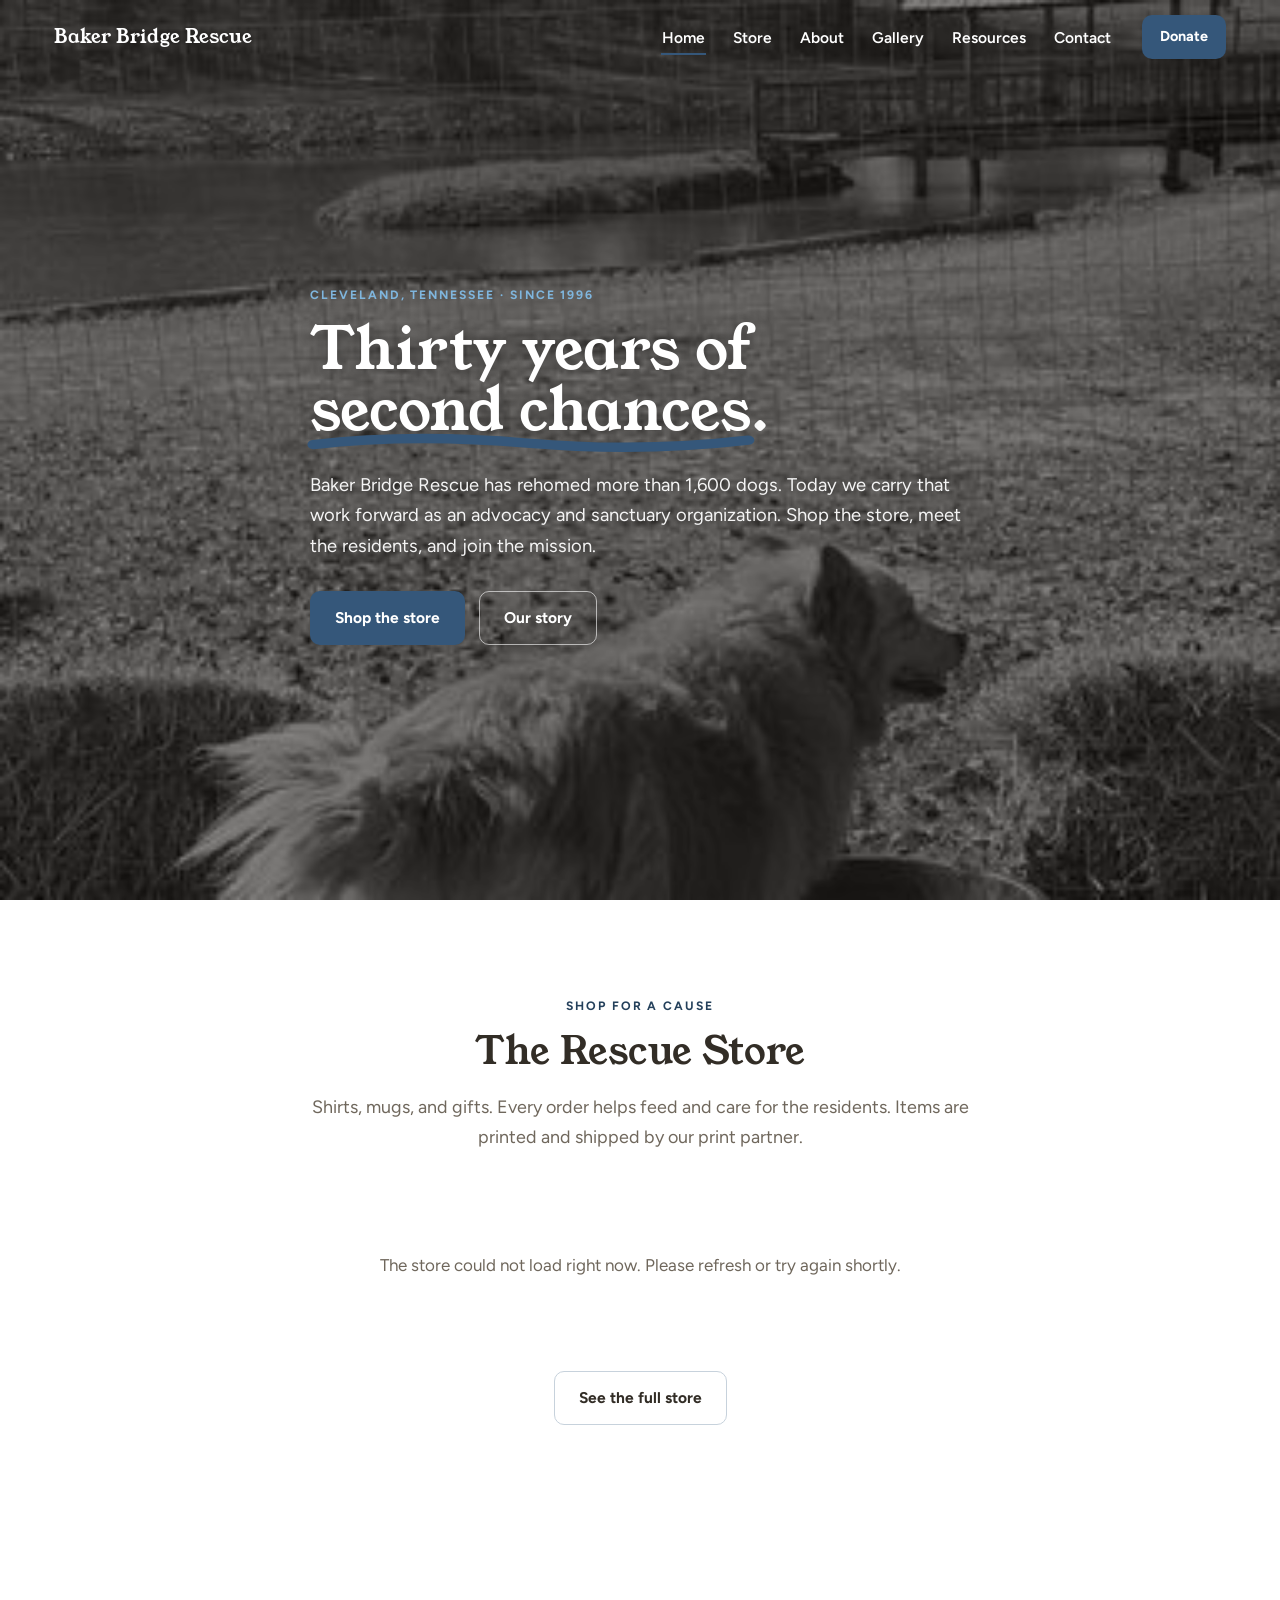
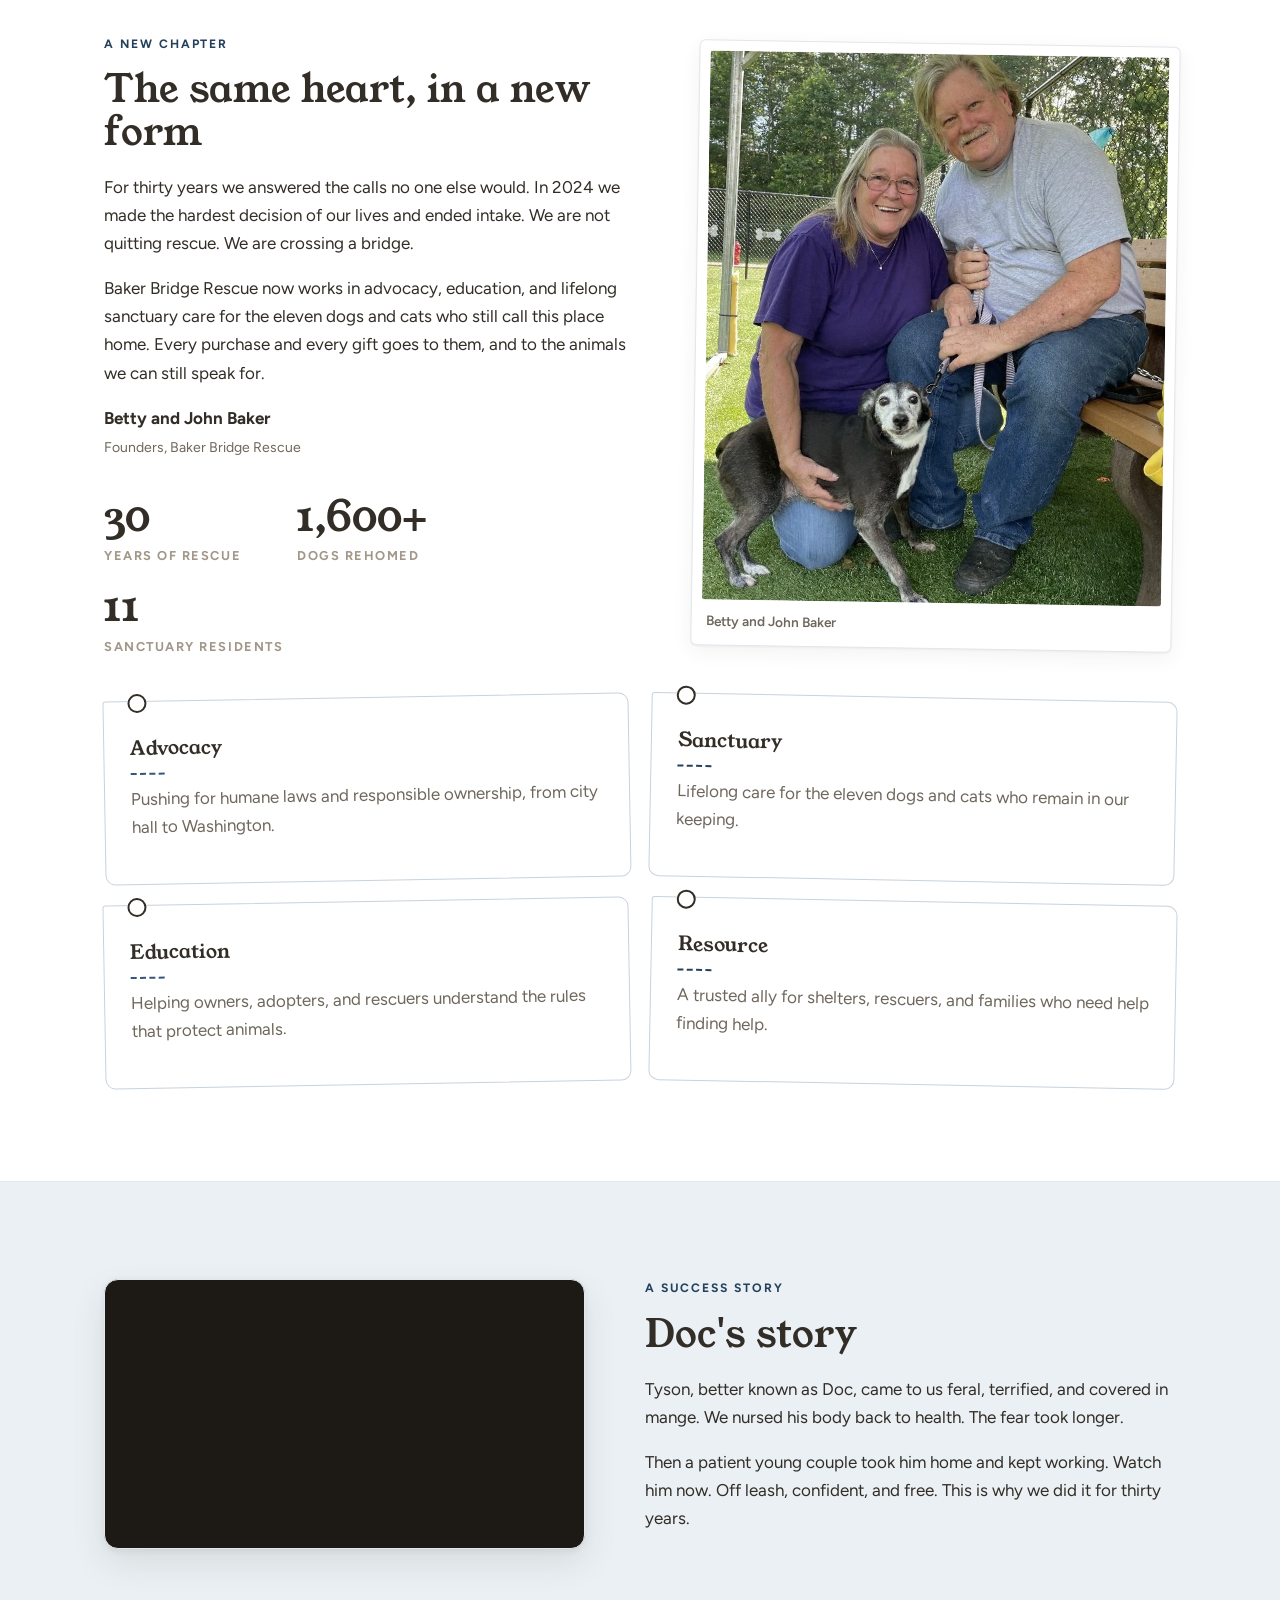
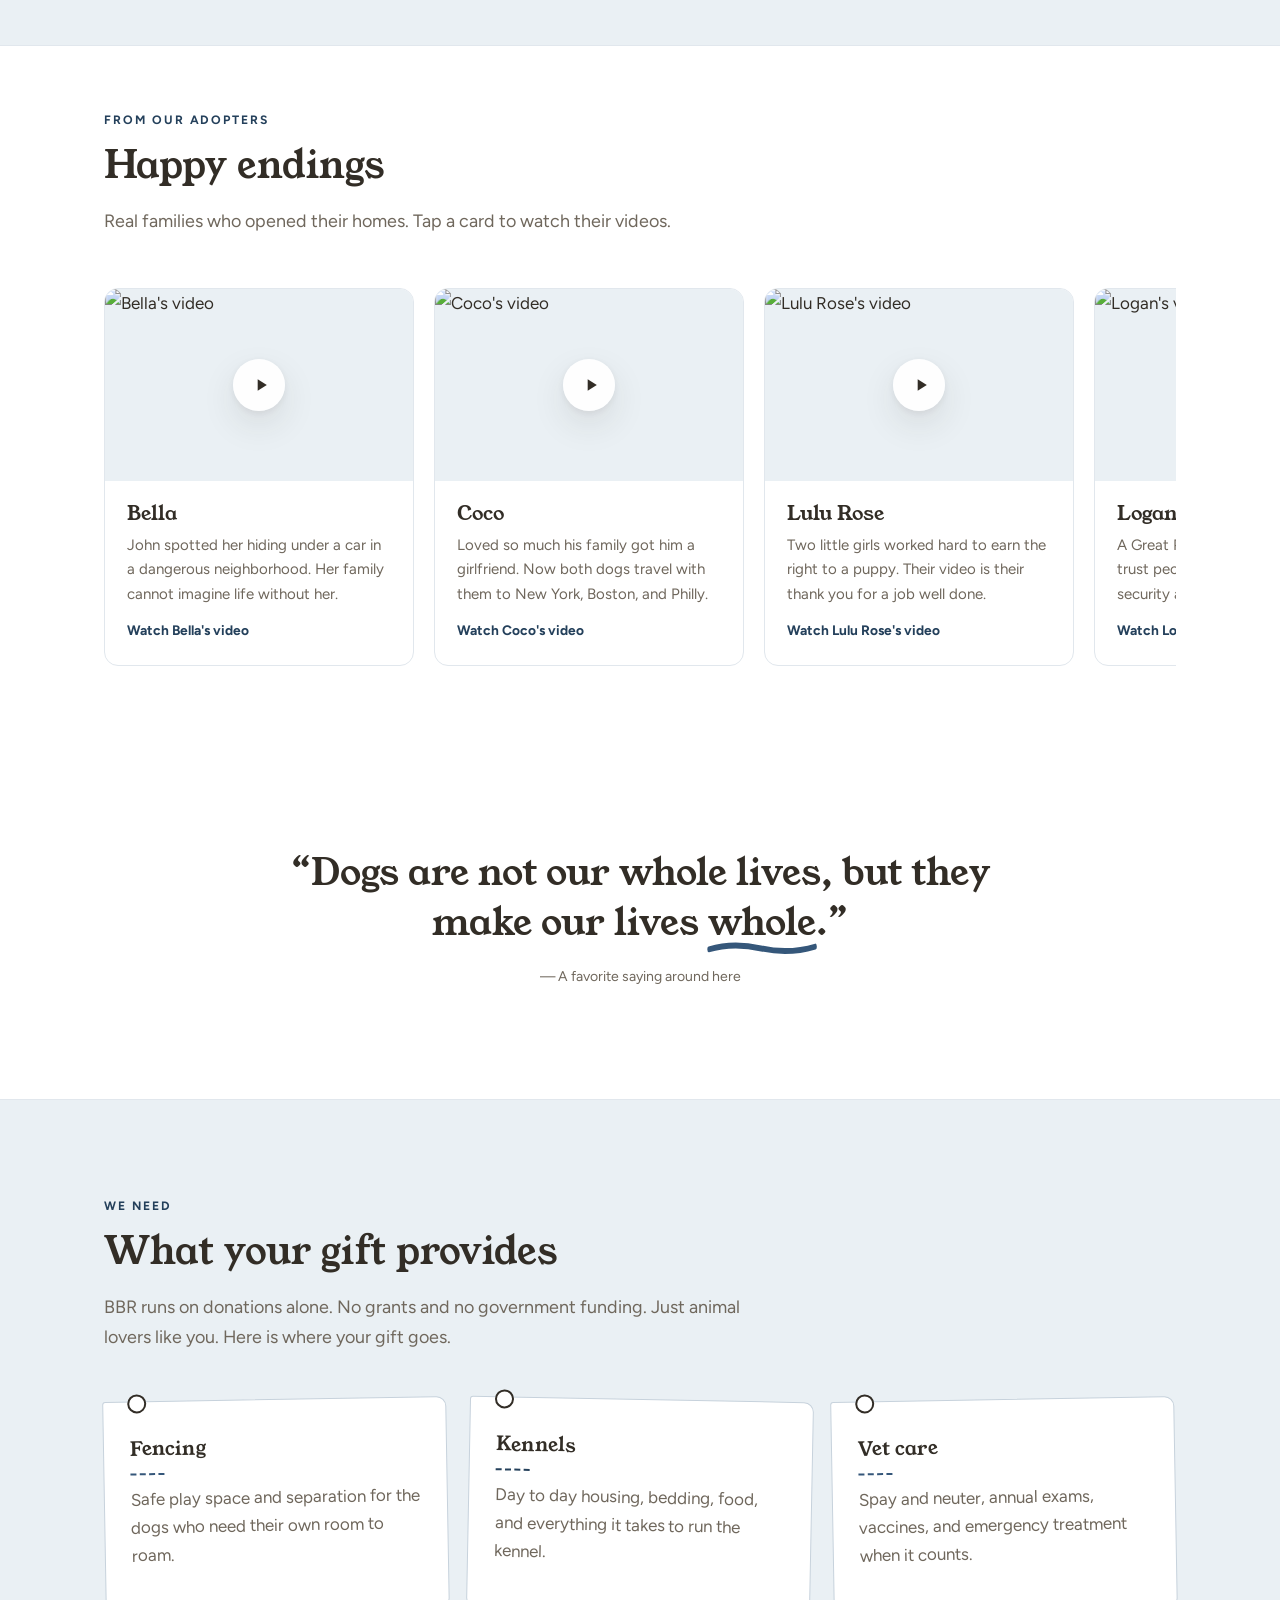
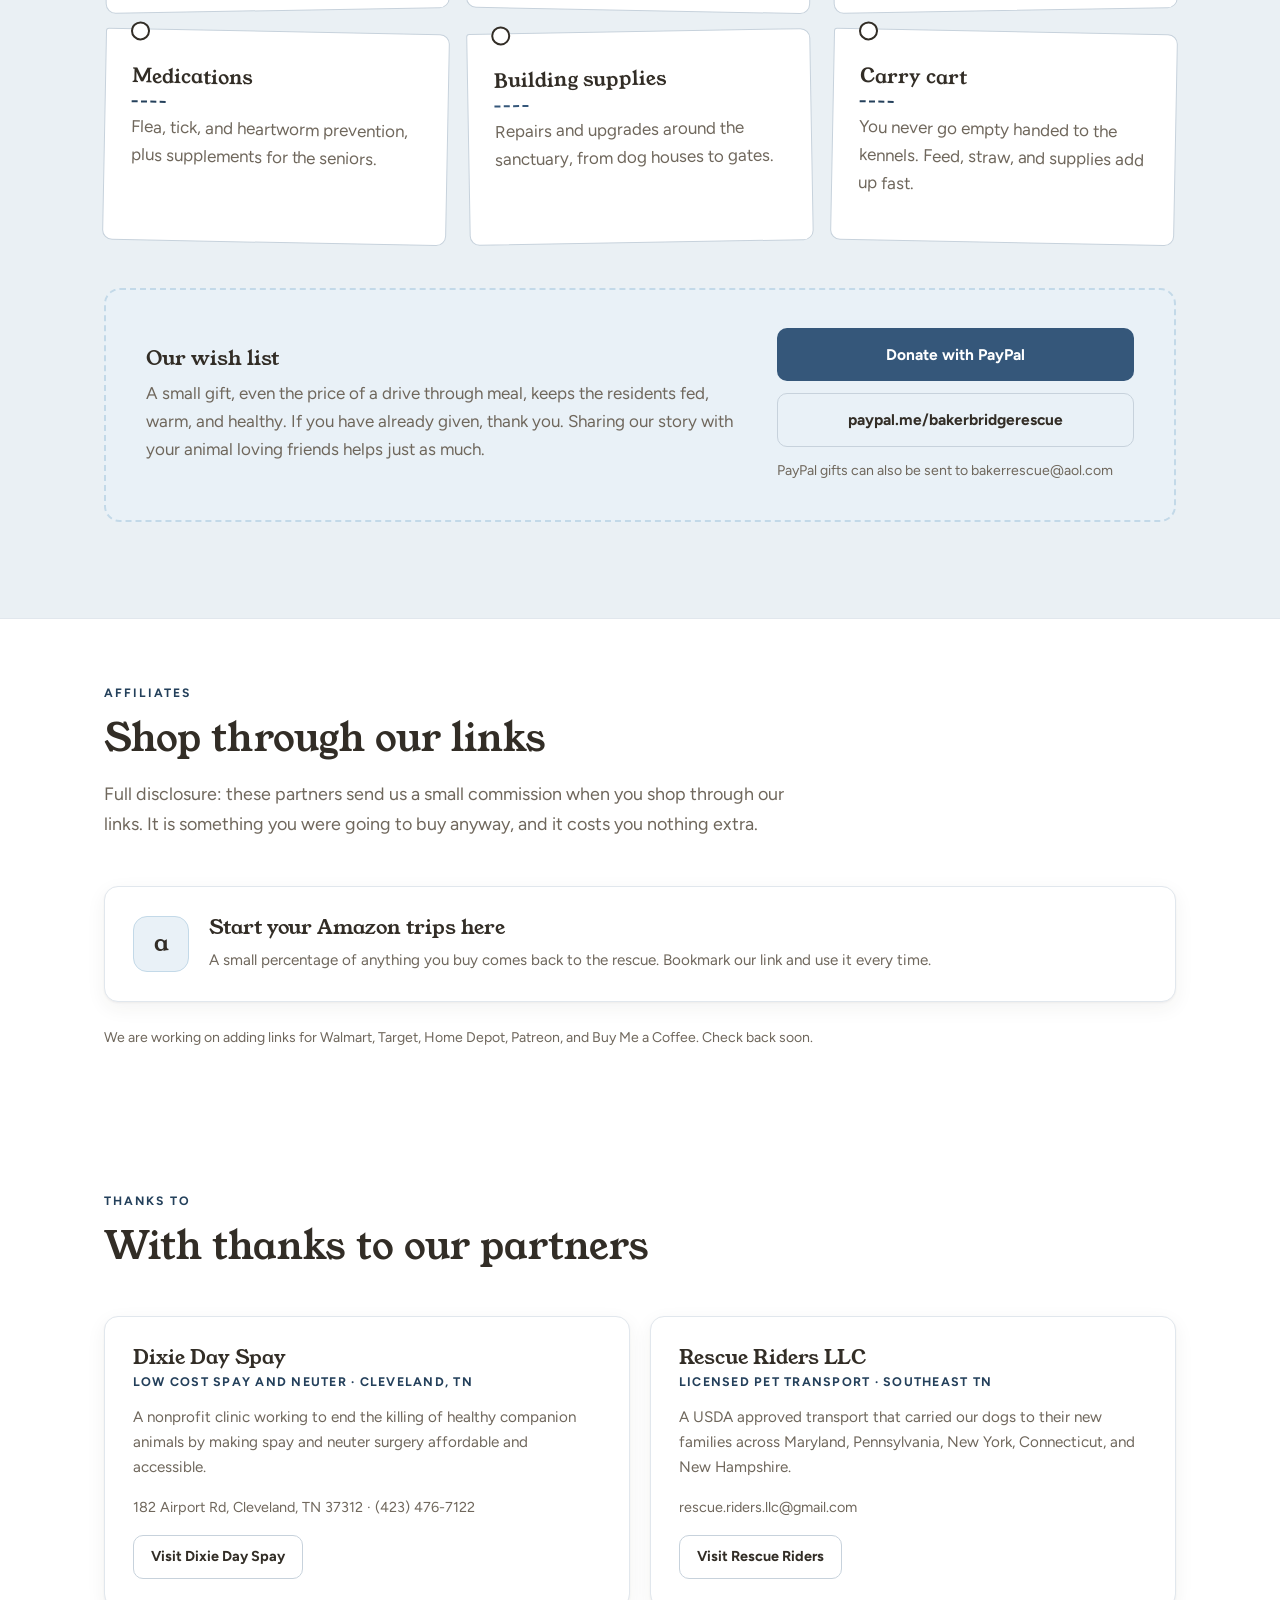
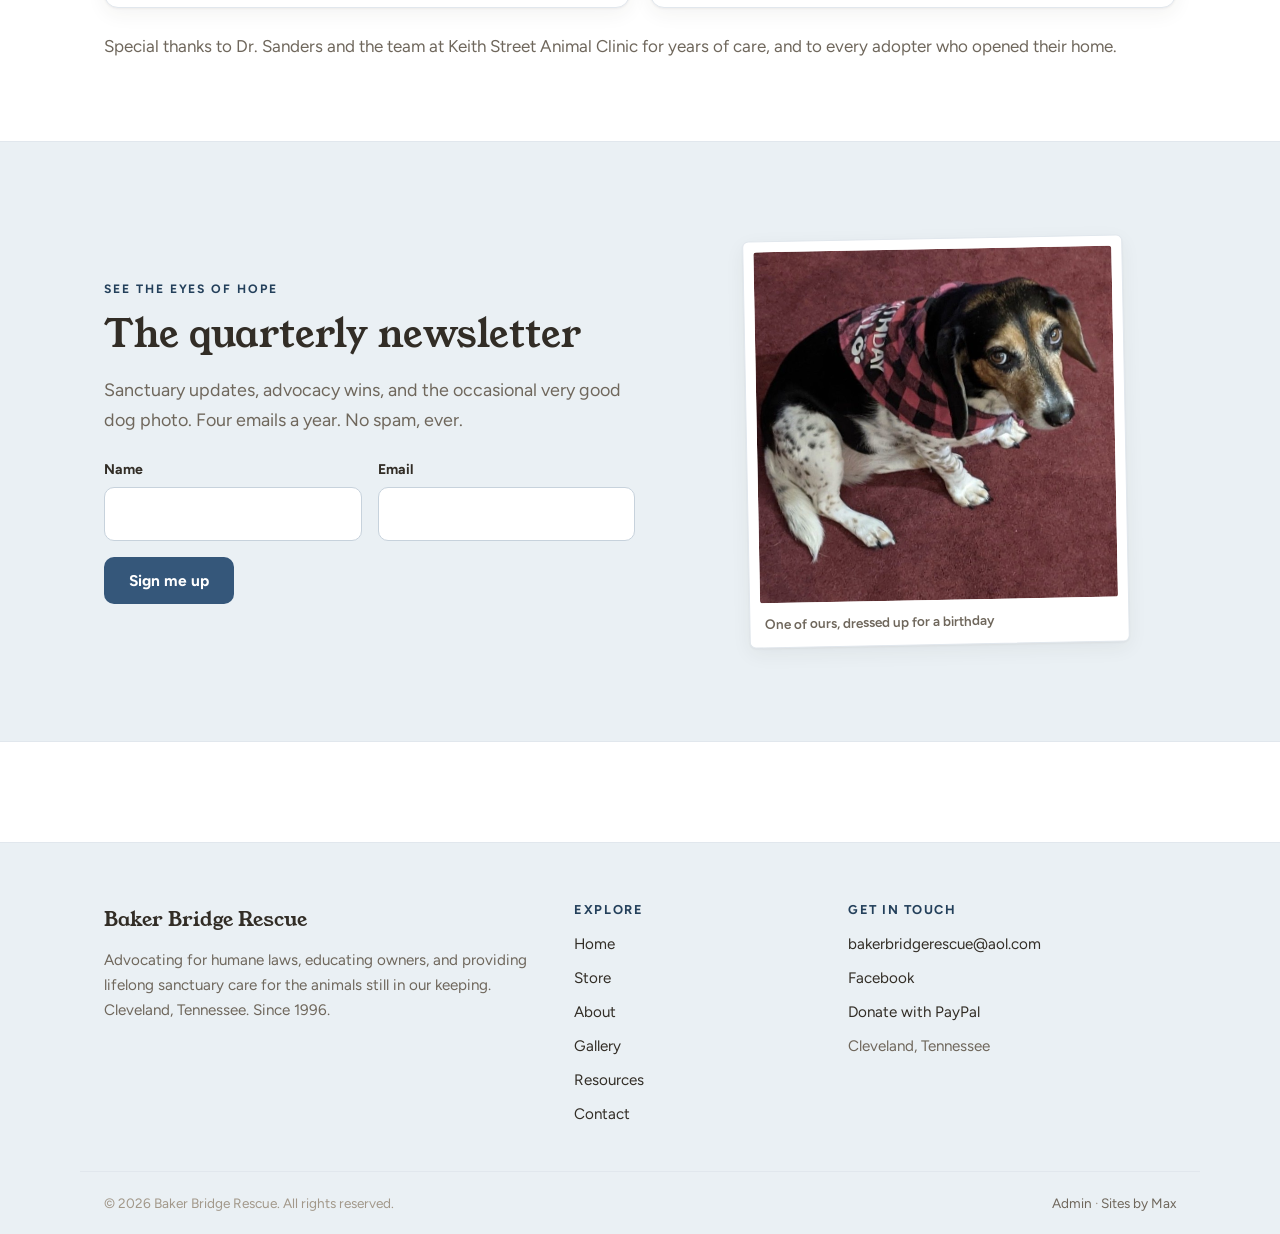
==== index.html @ 34f8a80f "Harden UI against AI-generated tells: fix card semantics, motion noise - about.html: partner/busines" ====
﻿<!DOCTYPE html>
<html lang="en">
<head>
  <meta charset="UTF-8" />
  <meta name="viewport" content="width=device-width, initial-scale=1.0" />
  <title>Baker Bridge Rescue | Advocacy and Sanctuary in East Tennessee</title>
  <meta name="description" content="Baker Bridge Rescue has rehomed more than 1,600 dogs since 1996. Today it carries that work forward as an advocacy and sanctuary organization in Cleveland, Tennessee." />
  <link rel="icon" href='data:image/svg+xml,<svg xmlns="http://www.w3.org/2000/svg" viewBox="0 0 24 24" fill="%2335577A"><ellipse cx="12" cy="16.2" rx="4.4" ry="3.9"/><ellipse cx="4.9" cy="10.6" rx="1.9" ry="2.5" transform="rotate(-22 4.9 10.6)"/><ellipse cx="9.3" cy="6.9" rx="2" ry="2.7" transform="rotate(-8 9.3 6.9)"/><ellipse cx="14.7" cy="6.9" rx="2" ry="2.7" transform="rotate(8 14.7 6.9)"/><ellipse cx="19.1" cy="10.6" rx="1.9" ry="2.5" transform="rotate(22 19.1 10.6)"/></svg>' />
  <meta property="og:title" content="Baker Bridge Rescue" />
  <meta property="og:description" content="Thirty years of second chances. Now an advocacy and sanctuary organization in East Tennessee." />
  <meta property="og:type" content="website" />
  <link rel="preconnect" href="https://fonts.googleapis.com" />
  <link rel="preconnect" href="https://fonts.gstatic.com" crossorigin />
  <link href="https://fonts.googleapis.com/css2?family=Young+Serif&family=Figtree:ital,wght@0,400;0,500;0,600;0,700;1,400&display=swap" rel="stylesheet" />
  <link rel="stylesheet" href="css/site.css" />
</head>
<body>
  <a class="skip-link" href="#main">Skip to content</a>

  <header class="site-header on-hero">
    <div class="wrap">
      <a class="brand" href="index.html">Baker Bridge Rescue</a>
      <button class="nav-toggle" aria-expanded="false" aria-label="Menu">
        <svg viewBox="0 0 24 24" fill="none" stroke="currentColor" stroke-width="2.4" stroke-linecap="round"><path d="M4 7h16M4 12h16M4 17h16"/></svg>
      </button>
      <ul class="nav-links">
        <li><a class="active" href="index.html">Home</a></li>
        <li><a href="shop.html">Store</a></li>
        <li><a href="about.html">About</a></li>
        <li><a href="gallery.html">Gallery</a></li>
        <li><a href="resources.html">Resources</a></li>
        <li><a href="contact.html">Contact</a></li>
        <li><a class="btn btn-primary btn-sm nav-donate" href="https://www.paypal.com/cgi-bin/webscr?cmd=_s-xclick&amp;hosted_button_id=EB9VP54KJB4Y6" target="_blank" rel="noopener">Donate</a></li>
      </ul>
    </div>
  </header>

  <main id="main">

    <!-- ============ HERO ============ -->
    <section class="hero">
      <!-- TODO(Max): drop John's real footage in as assets/hero.mp4. The Pexels clip below is a temporary placeholder. -->
      <video autoplay muted loop playsinline poster="assets/hero-poster.jpg" aria-hidden="true">
        <source src="assets/hero.mp4" type="video/mp4" />
        <source src="https://videos.pexels.com/video-files/9898282/9898282-uhd_2560_1440_24fps.mp4" type="video/mp4" />
      </video>
      <div class="wrap">
        <div class="hero-inner hero-stagger">
          <span class="eyebrow">Cleveland, Tennessee &middot; Since 1996</span>
          <h1>Thirty years of <span class="uline uline--load">second chances<svg viewBox="0 0 240 12" preserveAspectRatio="none" aria-hidden="true"><path d="M4 8 C 44 2, 82 3, 118 7 S 196 11, 236 5"/></svg></span>.</h1>
          <p class="lede">Baker Bridge Rescue has rehomed more than 1,600 dogs. Today we carry that work forward as an advocacy and sanctuary organization. Shop the store, meet the residents, and join the mission.</p>
          <div class="hero-ctas">
            <a class="btn btn-primary" href="shop.html">Shop the store</a>
            <a class="btn btn-on-dark" href="about.html">Our story</a>
          </div>
        </div>
      </div>
    </section>

    <!-- ============ FEATURED STORE ============ -->
    <section id="store" class="section">
      <div class="wrap">
        <div class="section-head center">
          <span class="eyebrow">Shop for a cause</span>
          <h2>The Rescue Store</h2>
          <p class="lede">Shirts, mugs, and gifts. Every order helps feed and care for the residents. Items are printed and shipped by our print partner.</p>
        </div>
        <div id="featured-store"></div>
        <p class="center mt-40"><a class="btn btn-quiet" href="shop.html">See the full store</a></p>
      </div>
    </section>

    <!-- ============ A NEW CHAPTER ============ -->
    <section class="section">
      <div class="wrap">
        <div class="split">
          <div class="reveal">
            <span class="eyebrow">A new chapter</span>
            <h2>The same heart, in a new form</h2>
            <!-- TODO(John): this pivot statement is a draft. Edit freely. -->
            <p>For thirty years we answered the calls no one else would. In 2024 we made the hardest decision of our lives and ended intake. We are not quitting rescue. We are crossing a bridge.</p>
            <p>Baker Bridge Rescue now works in advocacy, education, and lifelong sanctuary care for the eleven dogs and cats who still call this place home. Every purchase and every gift goes to them, and to the animals we can still speak for.</p>
            <p><strong>Betty and John Baker</strong><br /><span class="fine">Founders, Baker Bridge Rescue</span></p>
            <div class="stats">
              <div class="stat"><div class="num"><span data-count="30">0</span></div><div class="lbl">Years of rescue</div></div>
              <div class="stat"><div class="num"><span data-count="1600" data-suffix="+">0</span></div><div class="lbl">Dogs rehomed</div></div>
              <div class="stat"><div class="num"><span data-count="11">0</span></div><div class="lbl">Sanctuary residents</div></div>
            </div>
          </div>
          <figure class="frame tilt-b reveal reveal-d2">
            <img src="assets/photos/john-betty.jpg" alt="Betty and John Baker with one of their senior rescue dogs" />
            <figcaption>Betty and John Baker</figcaption>
          </figure>
        </div>

        <div class="grid grid-2 mt-40 reveal">
          <div class="card tick">
            <h3>Advocacy</h3>
            <p class="muted">Pushing for humane laws and responsible ownership, from city hall to Washington.</p>
          </div>
          <div class="card tick">
            <h3>Sanctuary</h3>
            <p class="muted">Lifelong care for the eleven dogs and cats who remain in our keeping.</p>
          </div>
          <div class="card tick">
            <h3>Education</h3>
            <p class="muted">Helping owners, adopters, and rescuers understand the rules that protect animals.</p>
          </div>
          <div class="card tick">
            <h3>Resource</h3>
            <p class="muted">A trusted ally for shelters, rescuers, and families who need help finding help.</p>
          </div>
        </div>
      </div>
    </section>

    <!-- ============ DOC'S STORY ============ -->
    <section class="section wash">
      <div class="wrap">
        <div class="split flip">
          <div class="video-embed reveal">
            <iframe src="https://www.youtube.com/embed/f0LQsP3w0jo" title="Doc's story" loading="lazy" allow="accelerometer; autoplay; clipboard-write; encrypted-media; gyroscope; picture-in-picture" allowfullscreen></iframe>
          </div>
          <div class="reveal reveal-d2">
            <span class="eyebrow">A success story</span>
            <h2>Doc's story</h2>
            <p>Tyson, better known as Doc, came to us feral, terrified, and covered in mange. We nursed his body back to health. The fear took longer.</p>
            <p>Then a patient young couple took him home and kept working. Watch him now. Off leash, confident, and free. This is why we did it for thirty years.</p>
          </div>
        </div>
      </div>
    </section>

    <!-- ============ TESTIMONIALS ============ -->
    <section class="section tight">
      <div class="wrap">
        <div class="section-head reveal">
          <span class="eyebrow">From our adopters</span>
          <h2>Happy endings</h2>
          <p class="lede">Real families who opened their homes. Tap a card to watch their videos.</p>
        </div>
        <div class="testi-row">
          <a class="testi-card" href="https://youtu.be/LFSnE74JW7o" target="_blank" rel="noopener">
            <div class="testi-thumb">
              <img src="https://img.youtube.com/vi/LFSnE74JW7o/hqdefault.jpg" alt="Bella's video" loading="lazy" />
              <span class="play"><span><svg viewBox="0 0 24 24" fill="currentColor"><path d="M8 5v14l11-7z"/></svg></span></span>
            </div>
            <div class="testi-body">
              <h3>Bella</h3>
              <p>John spotted her hiding under a car in a dangerous neighborhood. Her family cannot imagine life without her.</p>
              <span class="watch">Watch Bella's video</span>
            </div>
          </a>
          <a class="testi-card" href="https://youtu.be/jcmB3L-pSvM" target="_blank" rel="noopener">
            <div class="testi-thumb">
              <img src="https://img.youtube.com/vi/jcmB3L-pSvM/hqdefault.jpg" alt="Coco's video" loading="lazy" />
              <span class="play"><span><svg viewBox="0 0 24 24" fill="currentColor"><path d="M8 5v14l11-7z"/></svg></span></span>
            </div>
            <div class="testi-body">
              <h3>Coco</h3>
              <p>Loved so much his family got him a girlfriend. Now both dogs travel with them to New York, Boston, and Philly.</p>
              <span class="watch">Watch Coco's video</span>
            </div>
          </a>
          <a class="testi-card" href="https://youtu.be/RqqAJz7BEmw" target="_blank" rel="noopener">
            <div class="testi-thumb">
              <img src="https://img.youtube.com/vi/RqqAJz7BEmw/hqdefault.jpg" alt="Lulu Rose's video" loading="lazy" />
              <span class="play"><span><svg viewBox="0 0 24 24" fill="currentColor"><path d="M8 5v14l11-7z"/></svg></span></span>
            </div>
            <div class="testi-body">
              <h3>Lulu Rose</h3>
              <p>Two little girls worked hard to earn the right to a puppy. Their video is their thank you for a job well done.</p>
              <span class="watch">Watch Lulu Rose's video</span>
            </div>
          </a>
          <a class="testi-card" href="https://youtu.be/4C56pzIRqYU" target="_blank" rel="noopener">
            <div class="testi-thumb">
              <img src="https://img.youtube.com/vi/4C56pzIRqYU/hqdefault.jpg" alt="Logan's video" loading="lazy" />
              <span class="play"><span><svg viewBox="0 0 24 24" fill="currentColor"><path d="M8 5v14l11-7z"/></svg></span></span>
            </div>
            <div class="testi-body">
              <h3>Logan</h3>
              <p>A Great Pyrenees who struggled to trust people. His adopters restored his security and his happiness.</p>
              <span class="watch">Watch Logan's video</span>
            </div>
          </a>
        </div>
      </div>
    </section>

    <!-- ============ THE EYES ============ -->
    <section class="section quote-band">
      <div class="wrap reveal">
        <blockquote>&ldquo;Dogs are not our whole lives, but they make our lives <span class="uline uline--scroll">whole<svg viewBox="0 0 240 12" preserveAspectRatio="none" aria-hidden="true"><path d="M4 8 C 44 2, 82 3, 118 7 S 196 11, 236 5"/></svg></span>.&rdquo;</blockquote>
        <p class="fine who">&mdash; A favorite saying around here</p>
      </div>
    </section>

    <!-- ============ SUPPORT ============ -->
    <section class="section wash" id="support">
      <div class="wrap">
        <div class="section-head reveal">
          <span class="eyebrow">We need</span>
          <h2>What your gift provides</h2>
          <p class="lede">BBR runs on donations alone. No grants and no government funding. Just animal lovers like you. Here is where your gift goes.</p>
        </div>
        <div class="grid grid-3 reveal">
          <div class="card tick">
            <h3>Fencing</h3>
            <p class="muted">Safe play space and separation for the dogs who need their own room to roam.</p>
          </div>
          <div class="card tick">
            <h3>Kennels</h3>
            <p class="muted">Day to day housing, bedding, food, and everything it takes to run the kennel.</p>
          </div>
          <div class="card tick">
            <h3>Vet care</h3>
            <p class="muted">Spay and neuter, annual exams, vaccines, and emergency treatment when it counts.</p>
          </div>
          <div class="card tick">
            <h3>Medications</h3>
            <p class="muted">Flea, tick, and heartworm prevention, plus supplements for the seniors.</p>
          </div>
          <div class="card tick">
            <h3>Building supplies</h3>
            <p class="muted">Repairs and upgrades around the sanctuary, from dog houses to gates.</p>
          </div>
          <div class="card tick">
            <h3>Carry cart</h3>
            <p class="muted">You never go empty handed to the kennels. Feed, straw, and supplies add up fast.</p>
          </div>
        </div>

        <div class="panel-wish reveal">
          <div>
            <h3>Our wish list</h3>
            <p>A small gift, even the price of a drive through meal, keeps the residents fed, warm, and healthy. If you have already given, thank you. Sharing our story with your animal loving friends helps just as much.</p>
          </div>
          <div class="actions">
            <a class="btn btn-primary" href="https://www.paypal.com/cgi-bin/webscr?cmd=_s-xclick&amp;hosted_button_id=EB9VP54KJB4Y6" target="_blank" rel="noopener">Donate with PayPal</a>
            <a class="btn btn-quiet" href="https://www.paypal.me/bakerbridgerescue" target="_blank" rel="noopener">paypal.me/bakerbridgerescue</a>
            <span class="fine">PayPal gifts can also be sent to bakerrescue@aol.com</span>
          </div>
        </div>
      </div>
    </section>

    <!-- ============ AFFILIATES ============ -->
    <section class="section tight">
      <div class="wrap">
        <div class="section-head reveal">
          <span class="eyebrow">Affiliates</span>
          <h2>Shop through our links</h2>
          <p class="lede">Full disclosure: these partners send us a small commission when you shop through our links. It is something you were going to buy anyway, and it costs you nothing extra.</p>
        </div>
        <a class="card affil-featured reveal" href="https://www.amazon.com/?tag=pets0cbae-20" target="_blank" rel="noopener">
          <span class="mark">a</span>
          <span>
            <h3 style="margin-bottom: 4px;">Start your Amazon trips here</h3>
            <span class="muted" style="font-size: 0.95rem;">A small percentage of anything you buy comes back to the rescue. Bookmark our link and use it every time.</span>
          </span>
        </a>
        <!-- TODO(Max/John): add real affiliate links below when the accounts are set up. -->
        <p class="fine reveal mt-24">We are working on adding links for Walmart, Target, Home Depot, Patreon, and Buy Me a Coffee. Check back soon.</p>
      </div>
    </section>

    <!-- ============ PARTNERS ============ -->
    <section class="section tight">
      <div class="wrap">
        <div class="section-head reveal">
          <span class="eyebrow">Thanks to</span>
          <h2>With thanks to our partners</h2>
        </div>
        <div class="grid grid-2">
          <div class="card partner-card reveal">
            <h3>Dixie Day Spay</h3>
            <div class="tag">Low cost spay and neuter &middot; Cleveland, TN</div>
            <p>A nonprofit clinic working to end the killing of healthy companion animals by making spay and neuter surgery affordable and accessible.</p>
            <div class="meta">182 Airport Rd, Cleveland, TN 37312 &middot; (423) 476-7122</div>
            <a class="btn btn-quiet btn-sm" href="http://www.dixiedogsandcats.org/" target="_blank" rel="noopener">Visit Dixie Day Spay</a>
          </div>
          <div class="card partner-card reveal reveal-d1">
            <h3>Rescue Riders LLC</h3>
            <div class="tag">Licensed pet transport &middot; Southeast TN</div>
            <p>A USDA approved transport that carried our dogs to their new families across Maryland, Pennsylvania, New York, Connecticut, and New Hampshire.</p>
            <div class="meta">rescue.riders.llc@gmail.com</div>
            <a class="btn btn-quiet btn-sm" href="https://bookwhen.com/pooches" target="_blank" rel="noopener">Visit Rescue Riders</a>
          </div>
        </div>
        <p class="reveal mt-24 muted">Special thanks to Dr. Sanders and the team at Keith Street Animal Clinic for years of care, and to every adopter who opened their home.</p>
      </div>
    </section>

    <!-- ============ NEWSLETTER ============ -->
    <section class="section wash">
      <div class="wrap">
        <div class="split">
          <div class="reveal">
            <span class="eyebrow">See the eyes of hope</span>
            <h2>The quarterly newsletter</h2>
            <p class="lede">Sanctuary updates, advocacy wins, and the occasional very good dog photo. Four emails a year. No spam, ever.</p>
            <form class="bbr mt-24" data-w3f>
              <input type="hidden" name="access_key" value="4d3dbd97-ee4d-4635-b351-b1e18604fbee" />
              <input type="hidden" name="subject" value="Newsletter signup - Baker Bridge Rescue" />
              <input type="hidden" name="from_name" value="Baker Bridge Rescue Website" />
              <input type="checkbox" name="botcheck" class="hp" tabindex="-1" autocomplete="off" />
              <div class="form-row">
                <div class="field">
                  <label for="nl-name">Name</label>
                  <input id="nl-name" name="name" type="text" required autocomplete="name" />
                </div>
                <div class="field">
                  <label for="nl-email">Email</label>
                  <input id="nl-email" name="email" type="email" required autocomplete="email" />
                </div>
              </div>
              <div>
                <button class="btn btn-primary" type="submit">Sign me up</button>
              </div>
              <p class="form-success hidden">You are on the list. Thank you for standing with the animals.</p>
              <p class="form-error hidden">Something went wrong. Please try again, or email us directly.</p>
            </form>
          </div>
          <figure class="frame tilt-a reveal reveal-d2" style="max-width: 380px; margin-inline: auto;">
            <img src="assets/photos/beagle-bandana.jpg" alt="A rescued beagle wearing a bandana" />
            <figcaption>One of ours, dressed up for a birthday</figcaption>
          </figure>
        </div>
      </div>
    </section>

  </main>

  <footer class="site-footer">
    <div class="wrap top">
      <div>
        <div class="footer-brand">Baker Bridge Rescue</div>
        <p class="footer-mission">Advocating for humane laws, educating owners, and providing lifelong sanctuary care for the animals still in our keeping. Cleveland, Tennessee. Since 1996.</p>
      </div>
      <div>
        <h4>Explore</h4>
        <ul>
          <li><a href="index.html">Home</a></li>
          <li><a href="shop.html">Store</a></li>
          <li><a href="about.html">About</a></li>
          <li><a href="gallery.html">Gallery</a></li>
          <li><a href="resources.html">Resources</a></li>
          <li><a href="contact.html">Contact</a></li>
        </ul>
      </div>
      <div>
        <h4>Get in touch</h4>
        <ul>
          <li><a href="mailto:bakerbridgerescue@aol.com">bakerbridgerescue@aol.com</a></li>
          <li><a href="https://www.facebook.com/BakerBridgeRescue/" target="_blank" rel="noopener">Facebook</a></li>
          <li><a href="https://www.paypal.com/cgi-bin/webscr?cmd=_s-xclick&amp;hosted_button_id=EB9VP54KJB4Y6" target="_blank" rel="noopener">Donate with PayPal</a></li>
          <li>Cleveland, Tennessee</li>
        </ul>
      </div>
    </div>
    <div class="wrap bottom">
      <span>&copy; <span id="year">2026</span> Baker Bridge Rescue. All rights reserved.</span>
      <span><a href="admin/">Admin</a> &middot; <a href="https://sitesbymax.com" target="_blank" rel="noopener">Sites by Max</a></span>
    </div>
  </footer>

  <script src="https://cdn.jsdelivr.net/npm/@supabase/supabase-js@2/dist/umd/supabase.js"></script>
  <script src="config.js"></script>
  <script src="js/products.js"></script>
  <script src="js/site.js"></script>
  <script>
    BBRShop.mount("#featured-store", { limit: 4, emptyMsg: "New products are on the way. Check back soon." });
  </script>
</body>
</html>
---- css/site.css ----
﻿/* ==========================================================================
   Baker Bridge Rescue
   Warm and bright: sunlight on paper. Lake blue over warm white.
   Young Serif for headings, Figtree for everything else.
   Photos sit in white album frames. Stitched dashes echo a dog's bandana.
   ========================================================================== */

:root {
  --paper: #FFFFFF;
  --card: #FFFFFF;
  --ink: #322D26;
  --soft: #6F675C;
  --faint: #A2988A;
  --lake: #35577A;
  --lake-deep: #24405B;
  --lake-soft: #E9F1F7;
  --lake-line: #C3D9E8;
  --lake-bright: #7FB6DE;
  --sun-soft: #EAF0F4;
  --line: #E1E7ED;
  --line-deep: #C7D2DC;
  --radius: 14px;
  --radius-sm: 10px;
  --shadow-1: 0 1px 2px rgba(50, 45, 38, 0.05), 0 6px 20px rgba(50, 45, 38, 0.06);
  --shadow-2: 0 2px 6px rgba(50, 45, 38, 0.07), 0 14px 34px rgba(50, 45, 38, 0.1);
  --font-display: "Young Serif", Georgia, "Times New Roman", serif;
  --font-body: "Figtree", system-ui, -apple-system, sans-serif;
  --header-h: 74px;
}

* { box-sizing: border-box; }
html { scroll-behavior: smooth; -webkit-text-size-adjust: 100%; }

body {
  margin: 0;
  font-family: var(--font-body);
  font-weight: 400;
  font-size: 17px;
  line-height: 1.65;
  background: var(--paper);
  color: var(--ink);
}

img { max-width: 100%; display: block; }

a { color: var(--lake-deep); text-decoration-thickness: 1.5px; text-underline-offset: 3px; }
a:hover { color: var(--lake); }

::selection { background: var(--lake-soft); }

/* ---------- Type ---------- */
h1, h2, h3, h4 {
  font-family: var(--font-display);
  font-weight: 400;
  color: var(--ink);
  line-height: 1.12;
  letter-spacing: 0;
  margin: 0 0 0.5em;
}
h1 { font-size: clamp(2.3rem, 5vw, 3.6rem); line-height: 1.06; }
h2 { font-size: clamp(1.75rem, 3.4vw, 2.4rem); }
h3 { font-size: 1.22rem; line-height: 1.3; }
p { margin: 0 0 1em; }

.muted { color: var(--soft); }
.fine { font-size: 0.88rem; color: var(--soft); }

.eyebrow {
  display: block;
  font-size: 0.76rem;
  font-weight: 700;
  letter-spacing: 0.16em;
  text-transform: uppercase;
  color: var(--lake-deep);
  margin-bottom: 14px;
}

.lede { font-size: 1.12rem; color: var(--soft); max-width: 62ch; }
.center { text-align: center; }
.center .lede { margin-inline: auto; }

/* Hand-drawn underline. Draws itself in: on page load in the hero,
   on scroll wherever a .reveal parent gets .in */
.uline { position: relative; display: inline-block; white-space: nowrap; }
.uline svg {
  position: absolute;
  left: -1%;
  bottom: -0.16em;
  width: 102%;
  height: 0.3em;
  overflow: visible;
  color: var(--lake);
}
.uline path {
  fill: none;
  stroke: currentColor;
  stroke-width: 6.5;
  stroke-linecap: round;
  stroke-dasharray: 300;
  stroke-dashoffset: 300;
}
.uline--load path { animation: drawline 0.9s ease 0.9s forwards; }
@keyframes drawline { to { stroke-dashoffset: 0; } }
.uline--scroll path { transition: stroke-dashoffset 0.9s ease 0.3s; }
.reveal.in .uline--scroll path { stroke-dashoffset: 0; }

/* ---------- Layout ---------- */
.wrap { max-width: 1120px; margin: 0 auto; padding: 0 24px; }
.section { padding: 96px 0; }
.section.tight { padding: 64px 0; }
.wash { background: var(--sun-soft); border-block: 1px solid var(--line); }
.section-head { max-width: 700px; margin-bottom: 48px; }
.section-head.center { margin-inline: auto; }

/* ---------- Buttons ---------- */
.btn {
  display: inline-flex;
  align-items: center;
  justify-content: center;
  gap: 8px;
  position: relative;
  font-family: var(--font-body);
  font-weight: 700;
  font-size: 0.97rem;
  padding: 13px 24px;
  border-radius: var(--radius-sm);
  border: 1.5px solid transparent;
  cursor: pointer;
  text-decoration: none;
  transition: background 0.15s ease, border-color 0.15s ease, color 0.15s ease;
}
.btn:focus-visible { outline: 3px solid var(--lake); outline-offset: 2px; }

.btn-primary { background: var(--lake); color: var(--paper); }
.btn-primary:hover { background: var(--lake-deep); }

.btn-quiet { background: transparent; color: var(--ink); border-color: var(--line-deep); }
.btn-quiet:hover { border-color: var(--ink); }

.btn-on-dark { background: transparent; color: #fff; border-color: rgba(255, 255, 255, 0.6); }
.btn-on-dark:hover { border-color: #fff; }

.btn-sm { padding: 9px 17px; font-size: 0.9rem; }

/* ---------- Header ---------- */
.site-header {
  position: fixed;
  inset: 0 0 auto 0;
  z-index: 60;
  transition: background 0.25s ease, box-shadow 0.25s ease;
}
.site-header .wrap {
  max-width: 1220px;
  height: var(--header-h);
  display: flex;
  align-items: center;
  justify-content: space-between;
  gap: 20px;
}
.site-header.scrolled,
.site-header.solid {
  background: rgba(234, 240, 244, 0.94);
  backdrop-filter: blur(8px);
  -webkit-backdrop-filter: blur(8px);
  box-shadow: 0 1px 0 var(--line);
}
.brand {
  font-family: var(--font-display);
  font-size: 1.16rem;
  color: var(--ink);
  text-decoration: none;
  white-space: nowrap;
}
.on-hero .brand { color: #fff; }
.site-header.scrolled .brand { color: var(--ink); }

.nav-links {
  display: flex;
  align-items: center;
  gap: 26px;
  list-style: none;
  margin: 0;
  padding: 0;
}
.nav-links a:not(.btn) {
  font-weight: 600;
  font-size: 0.97rem;
  text-decoration: none;
  color: var(--ink);
  padding: 6px 1px;
  border-bottom: 2px solid transparent;
}
.nav-links a:not(.btn):hover { border-color: var(--lake); color: var(--ink); }
.nav-links a.active { border-color: var(--lake); }
.on-hero .nav-links a:not(.btn) { color: #fff; }
.on-hero .nav-links a:not(.btn):hover { color: #fff; }
.site-header.scrolled .nav-links a:not(.btn) { color: var(--ink); }
.nav-donate { margin-left: 4px; }

.nav-toggle {
  display: none;
  background: none;
  border: 0;
  cursor: pointer;
  padding: 8px;
  color: var(--ink);
}
.nav-toggle svg { width: 26px; height: 26px; display: block; }
.on-hero .nav-toggle { color: #fff; }
.site-header.scrolled .nav-toggle { color: var(--ink); }

@media (max-width: 920px) {
  .nav-toggle { display: block; }
  .nav-links {
    position: absolute;
    top: var(--header-h);
    left: 0;
    right: 0;
    flex-direction: column;
    align-items: stretch;
    gap: 0;
    background: var(--sun-soft);
    box-shadow: var(--shadow-2);
    border-top: 1px solid var(--line);
    padding: 4px 0 20px;
    visibility: hidden;
    opacity: 0;
    transform: translateY(-10px);
    pointer-events: none;
    transition: opacity 0.22s ease, transform 0.22s ease, visibility 0s linear 0.22s;
  }
  .nav-links.open {
    visibility: visible;
    opacity: 1;
    transform: none;
    pointer-events: auto;
    transition: opacity 0.25s ease, transform 0.25s ease;
  }
  .nav-links li { opacity: 0; transform: translateY(-6px); transition: opacity 0.2s ease, transform 0.2s ease; }
  .nav-links.open li { opacity: 1; transform: none; }
  .nav-links.open li:nth-child(2) { transition-delay: 0.04s; }
  .nav-links.open li:nth-child(3) { transition-delay: 0.08s; }
  .nav-links.open li:nth-child(4) { transition-delay: 0.12s; }
  .nav-links.open li:nth-child(5) { transition-delay: 0.16s; }
  .nav-links.open li:nth-child(6) { transition-delay: 0.2s; }
  .nav-links.open li:nth-child(7) { transition-delay: 0.24s; }
  .nav-links li + li { border-top: 1px solid var(--line); }
  .nav-links a:not(.btn) { display: block; color: var(--ink) !important; padding: 14px 24px; border-bottom: 0; }
  .nav-links a.active { color: var(--lake-deep) !important; }
  .nav-donate { display: flex; margin: 14px 24px 2px; }
}

/* ---------- Hero ---------- */
.hero {
  position: relative;
  min-height: 100vh;
  min-height: 100svh;
  display: flex;
  align-items: center;
  overflow: hidden;
  background: #1D1A15 url("../assets/hero-poster.jpg") center / cover no-repeat;
}
.hero video {
  position: absolute;
  inset: 0;
  width: 100%;
  height: 100%;
  object-fit: cover;
  filter: grayscale(1) brightness(0.82) contrast(1.02);
}
.hero::after {
  content: "";
  position: absolute;
  inset: 0;
  background: rgba(24, 21, 16, 0.42);
}
.hero-inner {
  position: relative;
  z-index: 2;
  padding: 150px 0 120px;
  max-width: 660px;
}
.hero .eyebrow { color: var(--lake-bright); }
.hero h1 { color: #fff; text-shadow: 0 1px 16px rgba(0, 0, 0, 0.35); }
.hero .lede { color: rgba(255, 255, 255, 0.94); font-size: 1.15rem; text-shadow: 0 1px 10px rgba(0, 0, 0, 0.3); }
.hero-ctas { display: flex; flex-wrap: wrap; gap: 14px; margin-top: 30px; }

.hero-stagger > * {
  opacity: 0;
  transform: translateY(12px);
  animation: rise 0.6s ease forwards;
}
.hero-stagger > *:nth-child(1) { animation-delay: 0.1s; }
.hero-stagger > *:nth-child(2) { animation-delay: 0.22s; }
.hero-stagger > *:nth-child(3) { animation-delay: 0.36s; }
.hero-stagger > *:nth-child(4) { animation-delay: 0.5s; }
@keyframes rise { to { opacity: 1; transform: none; } }

/* ---------- Album frames ---------- */
.frame {
  background: var(--card);
  border: 1px solid var(--line);
  border-radius: 6px;
  padding: 10px 10px 12px;
  box-shadow: var(--shadow-1);
  margin: 0;
}
.frame img { width: 100%; border-radius: 3px; }
.frame figcaption {
  padding: 10px 4px 0;
  font-size: 0.85rem;
  font-weight: 600;
  color: var(--soft);
}
.tilt-a { transform: rotate(-1.1deg); }
.tilt-b { transform: rotate(0.9deg); }
@media (max-width: 700px) { .tilt-a, .tilt-b { transform: none; } }

/* ---------- Reveal on scroll ---------- */
.reveal { opacity: 0; transform: translateY(10px); transition: opacity 0.45s cubic-bezier(0.16, 1, 0.3, 1), transform 0.45s cubic-bezier(0.16, 1, 0.3, 1); }
.reveal.in { opacity: 1; transform: none; }
.reveal.tilt-a.in { transform: rotate(-1.1deg); }
.reveal.tilt-b.in { transform: rotate(0.9deg); }
.reveal-d1 { transition-delay: 0.08s; }
.reveal-d2 { transition-delay: 0.16s; }
.reveal-d3 { transition-delay: 0.24s; }

/* ---------- Cards / grids ---------- */
.card {
  background: var(--card);
  border: 1px solid var(--line);
  border-radius: var(--radius);
  box-shadow: var(--shadow-1);
  padding: 28px;
}
.grid { display: grid; gap: 20px; }
.grid-2 { grid-template-columns: repeat(2, 1fr); }
.grid-3 { grid-template-columns: repeat(3, 1fr); }
@media (max-width: 940px) { .grid-3 { grid-template-columns: repeat(2, 1fr); } }
@media (max-width: 620px) { .grid-2, .grid-3 { grid-template-columns: 1fr; } }

.split {
  display: grid;
  grid-template-columns: 1.05fr 0.95fr;
  gap: 60px;
  align-items: center;
}
.split.flip { grid-template-columns: 0.95fr 1.05fr; }
@media (max-width: 900px) { .split, .split.flip { grid-template-columns: 1fr; gap: 36px; } }

/* Kennel tags: pillar cards hang like the tags clipped to a run gate,
   marigold and lake thread alternating, a punched grommet up top. */
.card.tick {
  --tag-accent: var(--lake);
  position: relative;
  background: var(--card);
  border: 1.5px solid var(--line-deep);
  border-radius: 3px var(--radius-sm) var(--radius-sm) var(--radius-sm);
  box-shadow: none;
  padding: 32px 26px 26px;
  transform: rotate(-1deg);
  transition: transform 0.2s ease-out, box-shadow 0.2s ease-out;
}
.card.tick:nth-child(even) { --tag-accent: var(--lake-deep); transform: rotate(1.1deg); }
.card.tick:hover {
  transform: rotate(0deg) translateY(-3px);
  box-shadow: var(--shadow-2);
}
.card.tick::before {
  content: "";
  position: absolute;
  top: -8px;
  left: 24px;
  width: 15px;
  height: 15px;
  border-radius: 50%;
  background: var(--paper);
  border: 2px solid var(--ink);
  box-shadow: inset 0 0 0 3px var(--card);
}
.tick h3 {
  margin-top: 2px;
}
.tick h3::after {
  content: "";
  display: block;
  width: 34px;
  border-top: 2.5px dashed var(--tag-accent);
  margin-top: 12px;
}

/* ---------- Stats ---------- */
.stats { display: flex; flex-wrap: wrap; gap: 20px 56px; margin-top: 36px; }
.stat .num {
  font-family: var(--font-display);
  font-size: clamp(1.9rem, 3.6vw, 2.6rem);
  color: var(--ink);
  line-height: 1;
}
.stat .lbl {
  font-size: 0.8rem;
  font-weight: 700;
  letter-spacing: 0.12em;
  text-transform: uppercase;
  color: var(--faint);
  margin-top: 8px;
}

/* ---------- Store ---------- */
.product-grid { display: grid; grid-template-columns: repeat(auto-fill, minmax(248px, 1fr)); gap: 22px; }
.product-card {
  background: var(--card);
  border: 1px solid var(--line);
  border-radius: var(--radius);
  overflow: hidden;
  display: flex;
  flex-direction: column;
  transition: border-color 0.15s ease, box-shadow 0.15s ease;
}
.product-card:hover { border-color: var(--line-deep); box-shadow: var(--shadow-2); }
.product-media { aspect-ratio: 1 / 1; background: var(--sun-soft); position: relative; overflow: hidden; }
.product-media img { width: 100%; height: 100%; object-fit: cover; transition: opacity 0.25s ease; }
.product-media img.alt { position: absolute; inset: 0; opacity: 0; }
.product-card:hover .product-media img.alt { opacity: 1; }
.product-media .ph {
  position: absolute;
  inset: 0;
  display: grid;
  place-items: center;
  color: var(--faint);
}
.product-media .ph svg { width: 46px; height: 46px; opacity: 0.6; }
.product-body { padding: 18px 20px 22px; display: flex; flex-direction: column; gap: 8px; flex: 1; }
.product-body h3 { font-size: 1.06rem; margin: 0; }
.product-price { font-weight: 700; color: var(--ink); }
.product-desc {
  color: var(--soft);
  font-size: 0.92rem;
  margin: 0;
  display: -webkit-box;
  -webkit-line-clamp: 2;
  -webkit-box-orient: vertical;
  overflow: hidden;
}
.product-body .btn { margin-top: auto; align-self: flex-start; }

.store-state { text-align: center; color: var(--soft); padding: 52px 0; }
.store-state p { display: inline-block; margin: 0; }
.store-state.loading p::after {
  content: "";
  display: inline-block;
  width: 1.2em;
  text-align: left;
  animation: dots 1.2s steps(1) infinite;
}
@keyframes dots {
  0% { content: ""; }
  25% { content: "."; }
  50% { content: ".."; }
  75% { content: "..."; }
}

/* ---------- Video / testimonials ---------- */
.video-embed {
  position: relative;
  aspect-ratio: 16 / 9;
  border-radius: var(--radius);
  overflow: hidden;
  border: 1px solid var(--line);
  box-shadow: var(--shadow-2);
  background: #1D1A15;
}
.video-embed iframe { position: absolute; inset: 0; width: 100%; height: 100%; border: 0; }

.testi-row {
  display: grid;
  grid-auto-flow: column;
  grid-auto-columns: min(310px, 78vw);
  gap: 20px;
  overflow-x: auto;
  scroll-snap-type: x mandatory;
  padding: 4px 4px 22px;
  scrollbar-width: thin;
}
.testi-card {
  scroll-snap-align: start;
  background: var(--card);
  border: 1px solid var(--line);
  border-radius: var(--radius);
  overflow: hidden;
  text-decoration: none;
  color: inherit;
  display: flex;
  flex-direction: column;
  transition: border-color 0.15s ease, box-shadow 0.15s ease;
}
.testi-card:hover { border-color: var(--line-deep); box-shadow: var(--shadow-2); }
.testi-thumb { position: relative; aspect-ratio: 16 / 10; background: var(--sun-soft); }
.testi-thumb img { width: 100%; height: 100%; object-fit: cover; }
.testi-thumb .play {
  position: absolute;
  inset: 0;
  display: grid;
  place-items: center;
}
.testi-thumb .play span {
  width: 52px;
  height: 52px;
  border-radius: 50%;
  background: rgba(255, 255, 255, 0.94);
  display: grid;
  place-items: center;
  color: var(--ink);
  box-shadow: var(--shadow-2);
}
.testi-thumb .play svg { width: 20px; height: 20px; margin-left: 3px; }
.testi-body { padding: 20px 22px 22px; }
.testi-body h3 { margin-bottom: 6px; }
.testi-body p { color: var(--soft); font-size: 0.94rem; margin: 0; }
.testi-body .watch {
  display: inline-block;
  margin-top: 12px;
  font-size: 0.86rem;
  font-weight: 700;
  color: var(--lake-deep);
}

/* ---------- Quote band (The Eyes) ---------- */
.quote-band { text-align: center; }
.quote-band blockquote {
  margin: 0 auto;
  max-width: 760px;
  font-family: var(--font-display);
  font-size: clamp(1.5rem, 3.3vw, 2.3rem);
  line-height: 1.35;
  color: var(--ink);
}
.quote-band .who { margin-top: 18px; }

/* ---------- Wish note ---------- */
.panel-wish {
  background: var(--lake-soft);
  border: 2px dashed var(--lake-line);
  border-radius: 16px;
  padding: 38px 40px;
  display: grid;
  grid-template-columns: 1.25fr 0.75fr;
  gap: 36px;
  align-items: center;
  margin-top: 44px;
}
.panel-wish h3 { margin-bottom: 8px; }
.panel-wish p { color: var(--soft); margin: 0; }
.panel-wish .actions { display: flex; flex-direction: column; gap: 12px; align-items: stretch; }
@media (max-width: 760px) { .panel-wish { grid-template-columns: 1fr; padding: 28px; } }

/* ---------- Affiliates / partners ---------- */
.affil-featured {
  display: flex;
  gap: 20px;
  align-items: center;
  text-decoration: none;
  color: inherit;
}
.affil-featured:hover { border-color: var(--line-deep); box-shadow: var(--shadow-2); }
.affil-featured .mark {
  flex: none;
  width: 56px;
  height: 56px;
  border-radius: 14px;
  background: var(--lake-soft);
  border: 1px solid var(--lake-line);
  display: grid;
  place-items: center;
  font-family: var(--font-display);
  font-size: 1.5rem;
  color: var(--ink);
}
.partner-card h3 { margin-bottom: 2px; }
.partner-card .tag {
  font-size: 0.78rem;
  font-weight: 700;
  letter-spacing: 0.1em;
  text-transform: uppercase;
  color: var(--lake-deep);
  margin-bottom: 12px;
}
.partner-card p { color: var(--soft); font-size: 0.95rem; }
.partner-card .meta { font-size: 0.9rem; color: var(--soft); margin-bottom: 16px; }

/* ---------- Forms ---------- */
form.bbr { display: grid; gap: 16px; }
.field label { display: block; font-weight: 700; font-size: 0.88rem; margin-bottom: 6px; color: var(--ink); }
.field input, .field textarea {
  width: 100%;
  font: inherit;
  color: var(--ink);
  background: var(--card);
  border: 1.5px solid var(--line-deep);
  border-radius: var(--radius-sm);
  padding: 12px 14px;
  transition: border-color 0.15s ease, box-shadow 0.15s ease;
}
.field input:focus, .field textarea:focus {
  outline: none;
  border-color: var(--lake);
  box-shadow: 0 0 0 4px var(--lake-soft);
}
.form-row { display: grid; grid-template-columns: 1fr 1fr; gap: 16px; }
@media (max-width: 620px) { .form-row { grid-template-columns: 1fr; } }
.form-note { font-size: 0.9rem; color: var(--soft); }
.form-success {
  background: var(--lake-soft);
  color: var(--lake-deep);
  border-radius: var(--radius-sm);
  padding: 14px 18px;
  font-weight: 600;
}
.form-error {
  background: #FAECE8;
  color: #9C4632;
  border-radius: var(--radius-sm);
  padding: 14px 18px;
  font-weight: 600;
}
.hidden { display: none !important; }
.hp { position: absolute; left: -9999px; opacity: 0; }

/* ---------- Page hero (interior pages) ---------- */
.page-hero { padding: calc(var(--header-h) + 64px) 0 48px; }
.page-hero .lede { margin-top: 4px; }

/* ---------- Gallery ---------- */
.masonry { columns: 3 250px; column-gap: 18px; }
.masonry figure {
  margin: 0 0 18px;
  break-inside: avoid;
  background: var(--card);
  border: 1px solid var(--line);
  border-radius: 6px;
  padding: 8px;
  box-shadow: var(--shadow-1);
  cursor: zoom-in;
  transition: border-color 0.15s ease, box-shadow 0.15s ease;
}
.masonry figure:hover { border-color: var(--line-deep); box-shadow: var(--shadow-2); }
.masonry img { width: 100%; border-radius: 3px; }

.lightbox {
  position: fixed;
  inset: 0;
  z-index: 100;
  background: rgba(29, 26, 21, 0.93);
  display: none;
  align-items: center;
  justify-content: center;
  padding: 40px;
}
.lightbox.open { display: flex; }
.lightbox img {
  max-width: min(92vw, 1100px);
  max-height: 84vh;
  border-radius: 6px;
  box-shadow: 0 20px 80px rgba(0, 0, 0, 0.5);
}
.lightbox button {
  position: absolute;
  background: rgba(255, 252, 245, 0.14);
  border: 0;
  color: #fff;
  width: 46px;
  height: 46px;
  border-radius: 50%;
  cursor: pointer;
  display: grid;
  place-items: center;
  transition: background 0.15s ease;
}
.lightbox button:hover { background: rgba(255, 252, 245, 0.28); }
.lightbox button svg { width: 22px; height: 22px; }
.lb-close { top: 22px; right: 22px; }
.lb-prev { left: 22px; top: 50%; transform: translateY(-50%); }
.lb-next { right: 22px; top: 50%; transform: translateY(-50%); }

/* ---------- Memorial ---------- */
.memorial-card { text-align: center; padding: 34px 26px; }
.memorial-card h3 { margin-bottom: 6px; }
.memorial-card h3::before {
  content: "";
  display: block;
  width: 30px;
  border-top: 2px dashed var(--lake-line);
  margin: 0 auto 16px;
}
.memorial-card p { color: var(--soft); font-size: 0.95rem; margin: 0; }
.memorial-card .watch {
  display: inline-block;
  margin-top: 12px;
  font-weight: 700;
  font-size: 0.86rem;
  color: var(--lake-deep);
}

/* ---------- Resources ---------- */
details.res-group {
  background: var(--card);
  border: 1px solid var(--line);
  border-radius: var(--radius);
  margin-bottom: 14px;
  overflow: hidden;
}
details.res-group summary {
  list-style: none;
  cursor: pointer;
  padding: 22px 26px;
  font-family: var(--font-display);
  font-size: 1.12rem;
  color: var(--ink);
  display: flex;
  align-items: center;
  justify-content: space-between;
  gap: 16px;
}
details.res-group summary::-webkit-details-marker { display: none; }
details.res-group summary .chev { transition: transform 0.2s ease; color: var(--faint); flex: none; }
details.res-group[open] summary .chev { transform: rotate(180deg); }
details.res-group summary .chev svg { width: 20px; height: 20px; display: block; }
.res-items { padding: 0 26px 22px; display: grid; gap: 10px; }
.res-item { padding: 14px 18px; background: var(--paper); border: 1px solid var(--line); border-radius: var(--radius-sm); }
.res-item strong { color: var(--ink); font-weight: 700; }
.res-item span { color: var(--soft); font-size: 0.94rem; }

/* ---------- Timeline ---------- */
.timeline { list-style: none; margin: 0; padding: 0; position: relative; }
.timeline::before {
  content: "";
  position: absolute;
  left: 8px;
  top: 8px;
  bottom: 8px;
  border-left: 2px dashed var(--line-deep);
}
.timeline li { position: relative; padding: 0 0 30px 40px; }
.timeline li:last-child { padding-bottom: 0; }
.timeline li::before {
  content: "";
  position: absolute;
  left: 0;
  top: 5px;
  width: 18px;
  height: 18px;
  border-radius: 50%;
  background: var(--lake);
  border: 4px solid var(--paper);
  box-shadow: 0 0 0 1.5px var(--line-deep);
}
.timeline .yr { font-family: var(--font-display); color: var(--ink); font-size: 1.02rem; display: block; }
.timeline p { color: var(--soft); margin: 4px 0 0; }

/* ---------- Footer ---------- */
.site-footer {
  background: var(--sun-soft);
  border-top: 1px solid var(--line);
  margin-top: 100px;
}
.site-footer .top {
  display: grid;
  grid-template-columns: 1.3fr 0.7fr 1fr;
  gap: 44px;
  padding-block: 60px 44px;
}
@media (max-width: 820px) { .site-footer .top { grid-template-columns: 1fr; gap: 32px; } }
.site-footer h4 {
  font-family: var(--font-body);
  font-weight: 700;
  font-size: 0.8rem;
  letter-spacing: 0.12em;
  text-transform: uppercase;
  color: var(--lake-deep);
  margin-bottom: 14px;
}
.footer-brand { font-family: var(--font-display); font-size: 1.25rem; color: var(--ink); margin-bottom: 12px; }
.footer-mission { font-size: 0.95rem; color: var(--soft); max-width: 44ch; }
.site-footer ul { list-style: none; margin: 0; padding: 0; display: grid; gap: 9px; }
.site-footer li { color: var(--soft); font-size: 0.95rem; }
.site-footer a { color: var(--ink); text-decoration: none; }
.site-footer a:hover { color: var(--lake-deep); text-decoration: underline; }
.site-footer .bottom {
  border-top: 1px solid var(--line);
  padding-block: 20px;
  display: flex;
  flex-wrap: wrap;
  gap: 10px 24px;
  align-items: center;
  justify-content: space-between;
  font-size: 0.85rem;
  color: var(--faint);
}
.site-footer .bottom a { color: var(--soft); }

/* ---------- Utility ---------- */
.mt-24 { margin-top: 24px; }
.mt-40 { margin-top: 40px; }
.skip-link {
  position: absolute;
  left: -9999px;
  top: 0;
  background: var(--ink);
  color: #fff;
  padding: 10px 18px;
  border-radius: 0 0 10px 0;
  z-index: 200;
}
.skip-link:focus { left: 0; }

/* ---------- Reduced motion ---------- */
@media (prefers-reduced-motion: reduce) {
  html { scroll-behavior: auto; }
  .nav-links, .nav-links li { transition: none; }
  .hero-stagger > * { animation: none; opacity: 1; transform: none; }
  .reveal { opacity: 1; transform: none; transition: none; }
  .reveal.tilt-a, .tilt-a { transform: rotate(-1.1deg); }
  .reveal.tilt-b, .tilt-b { transform: rotate(0.9deg); }
  .uline path, .uline--load path, .uline--scroll path { animation: none; transition: none; stroke-dashoffset: 0; }
  .card.tick { transition: none; }
  .store-state.loading p::after { animation: none; content: "..."; }
}
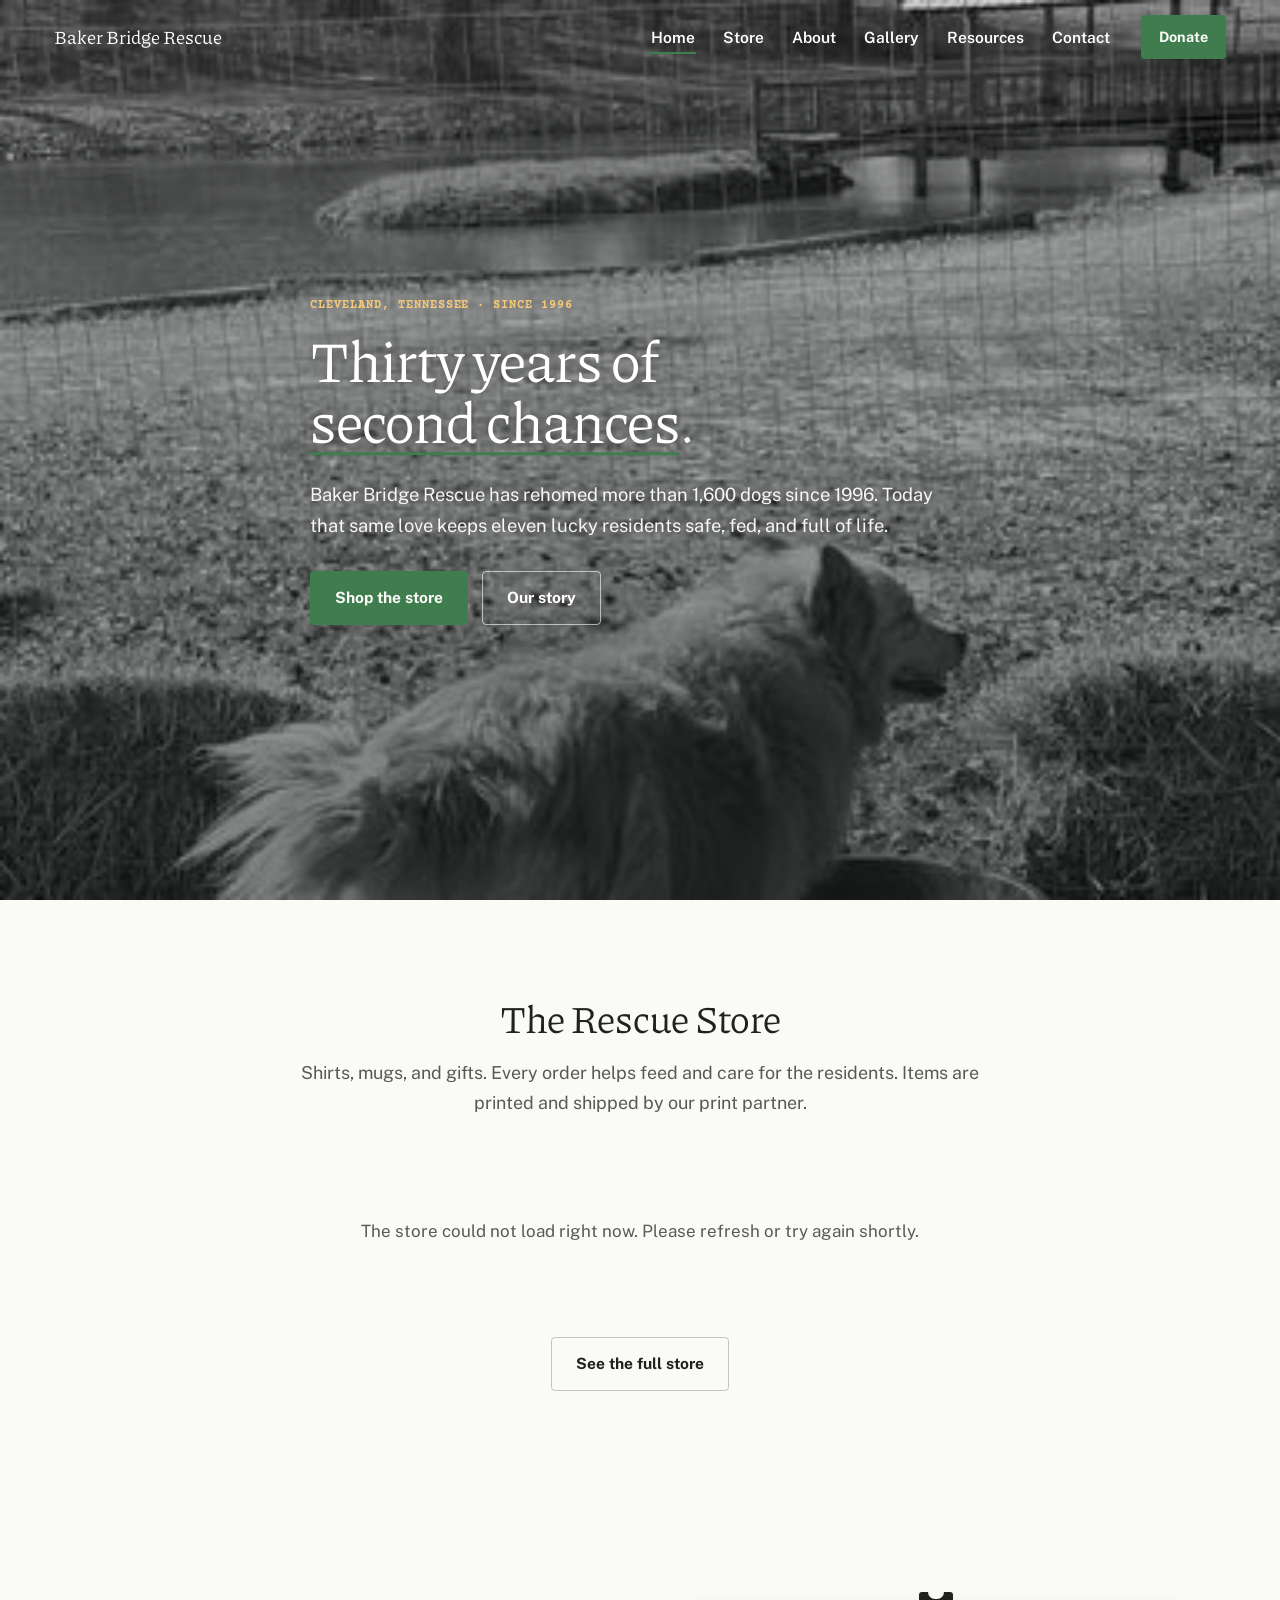
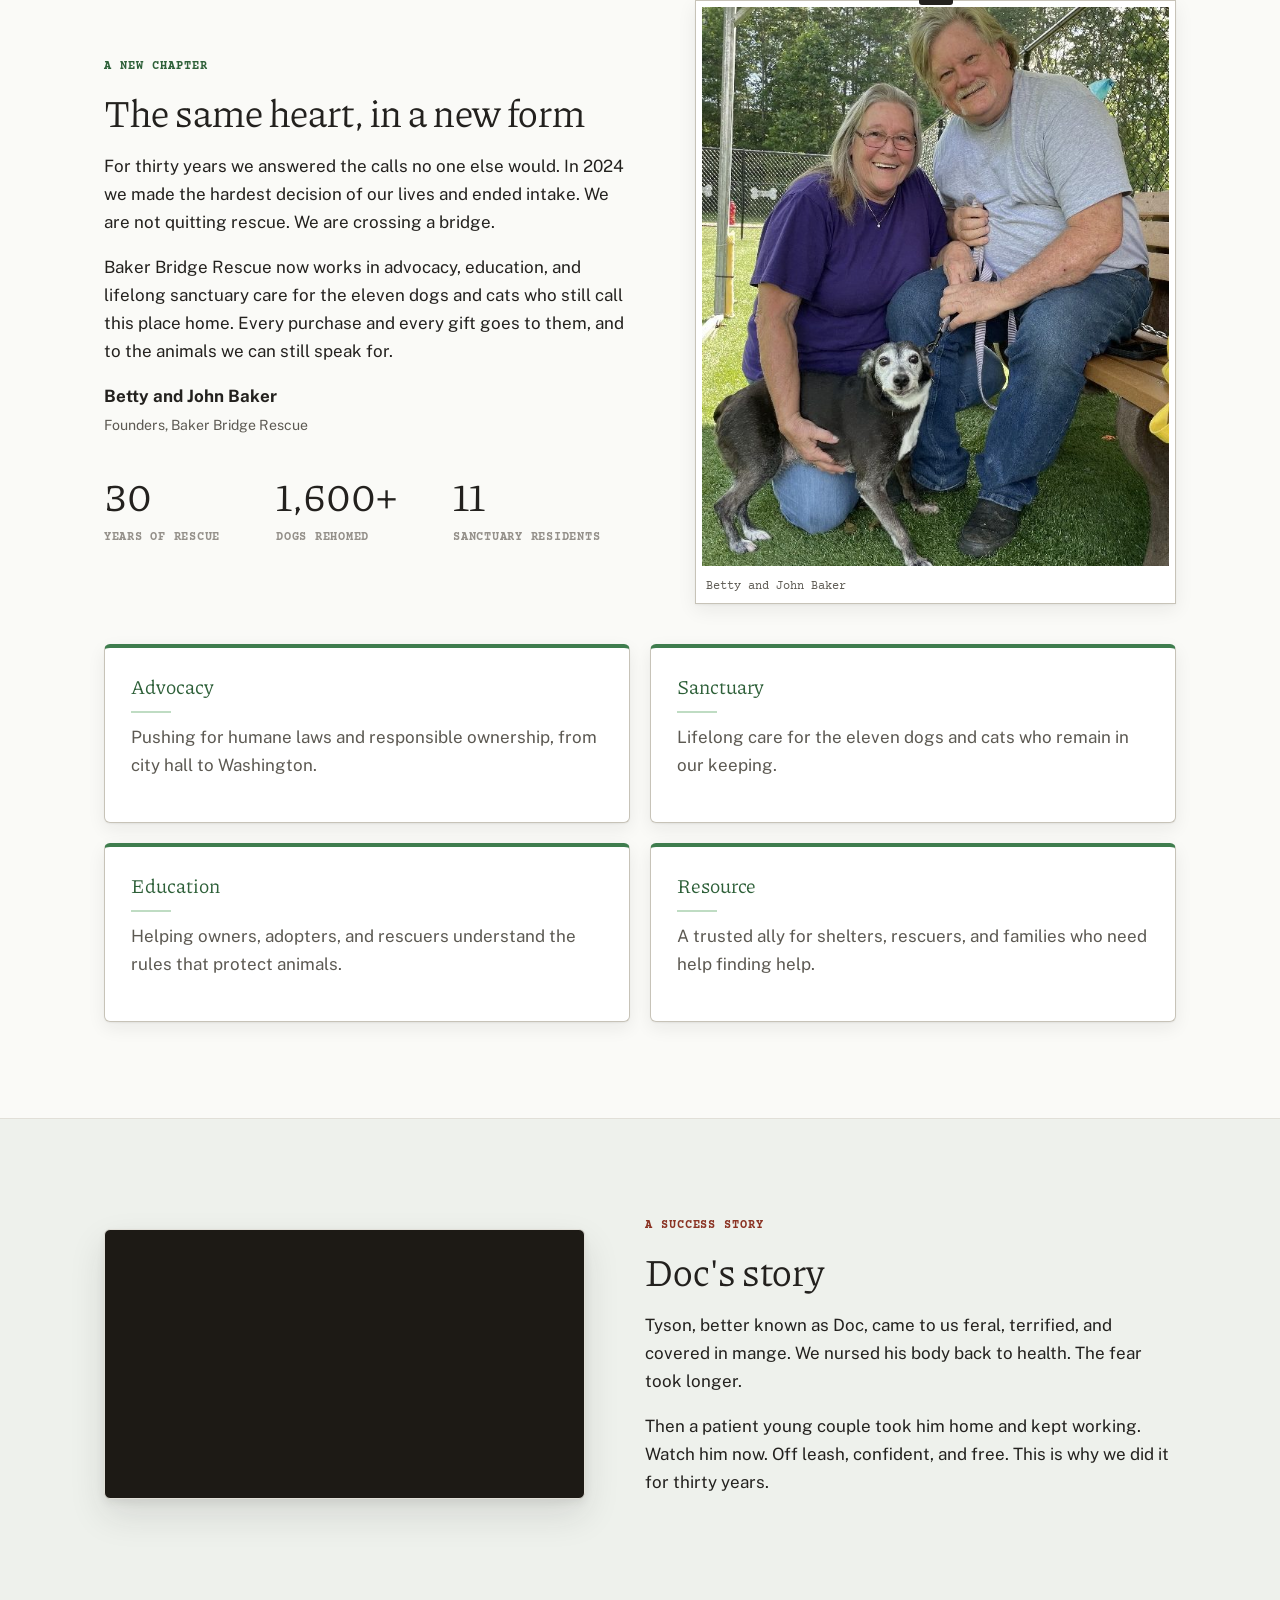
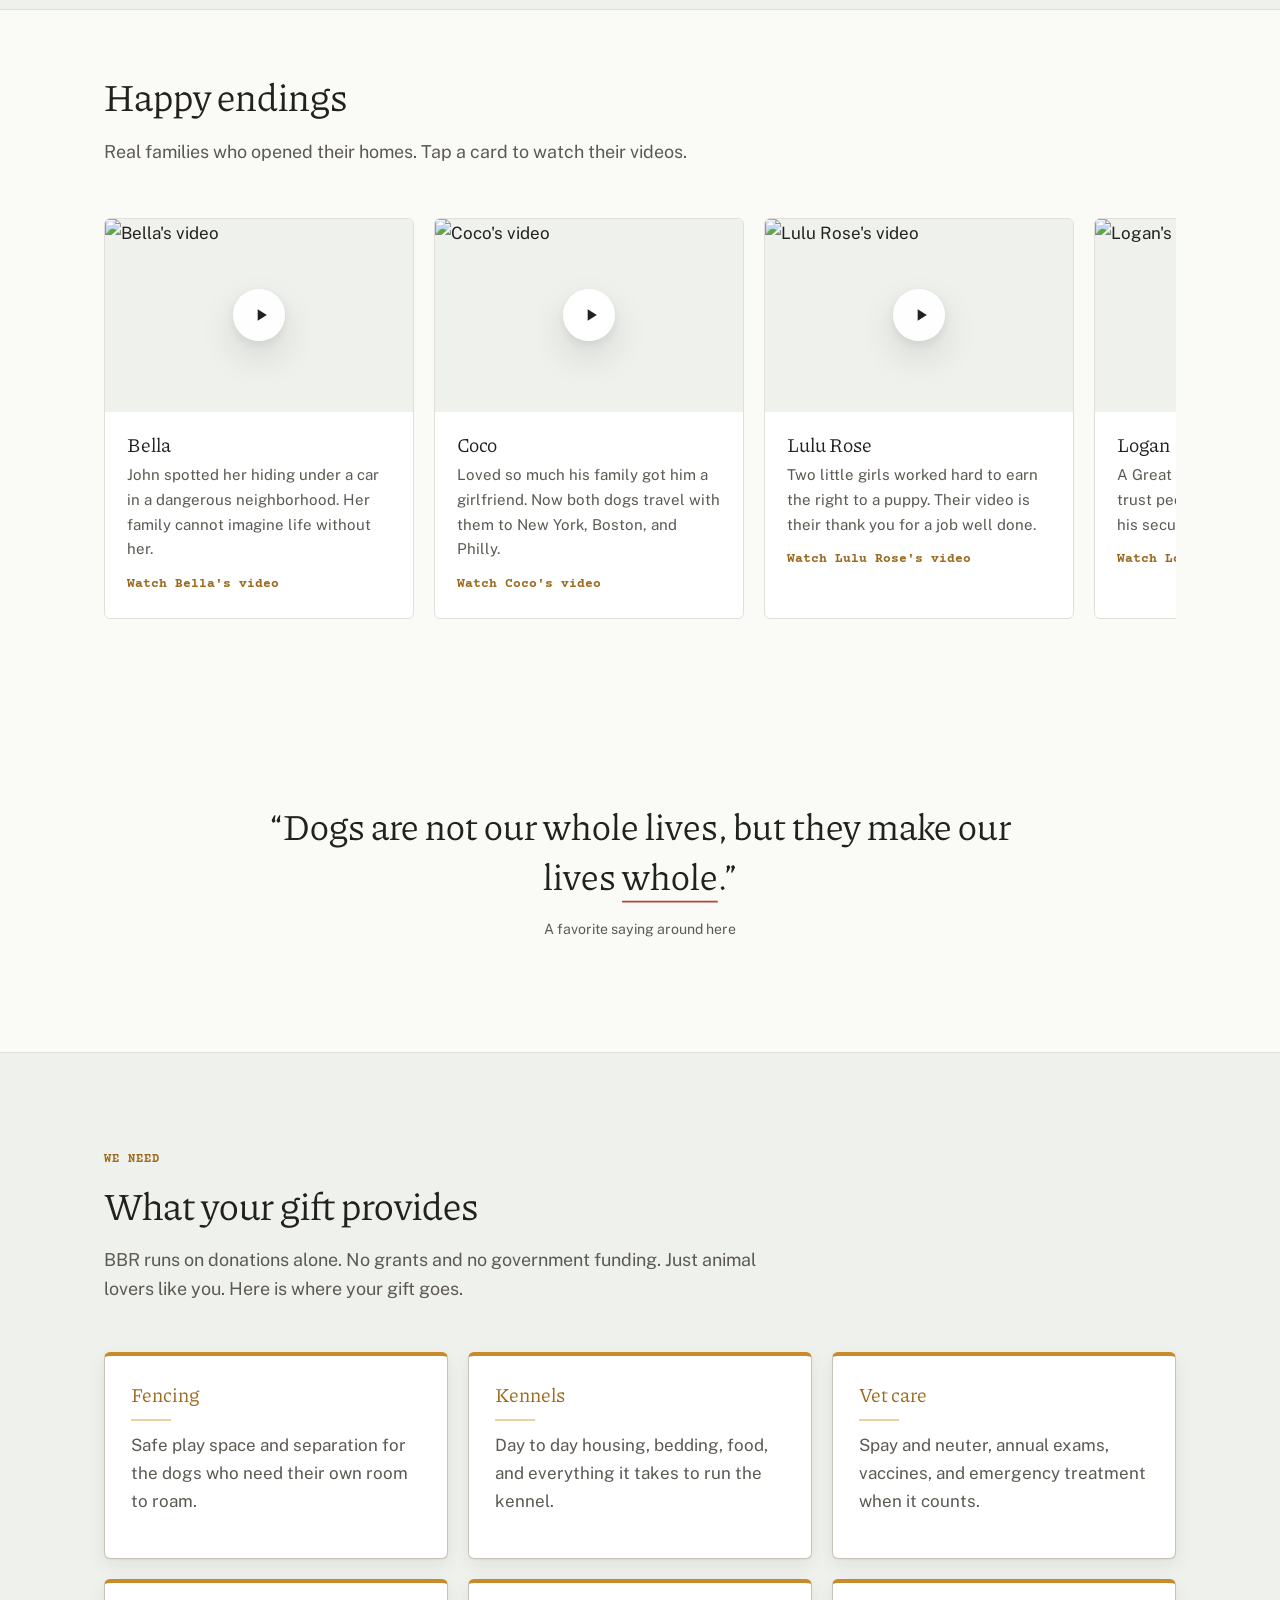
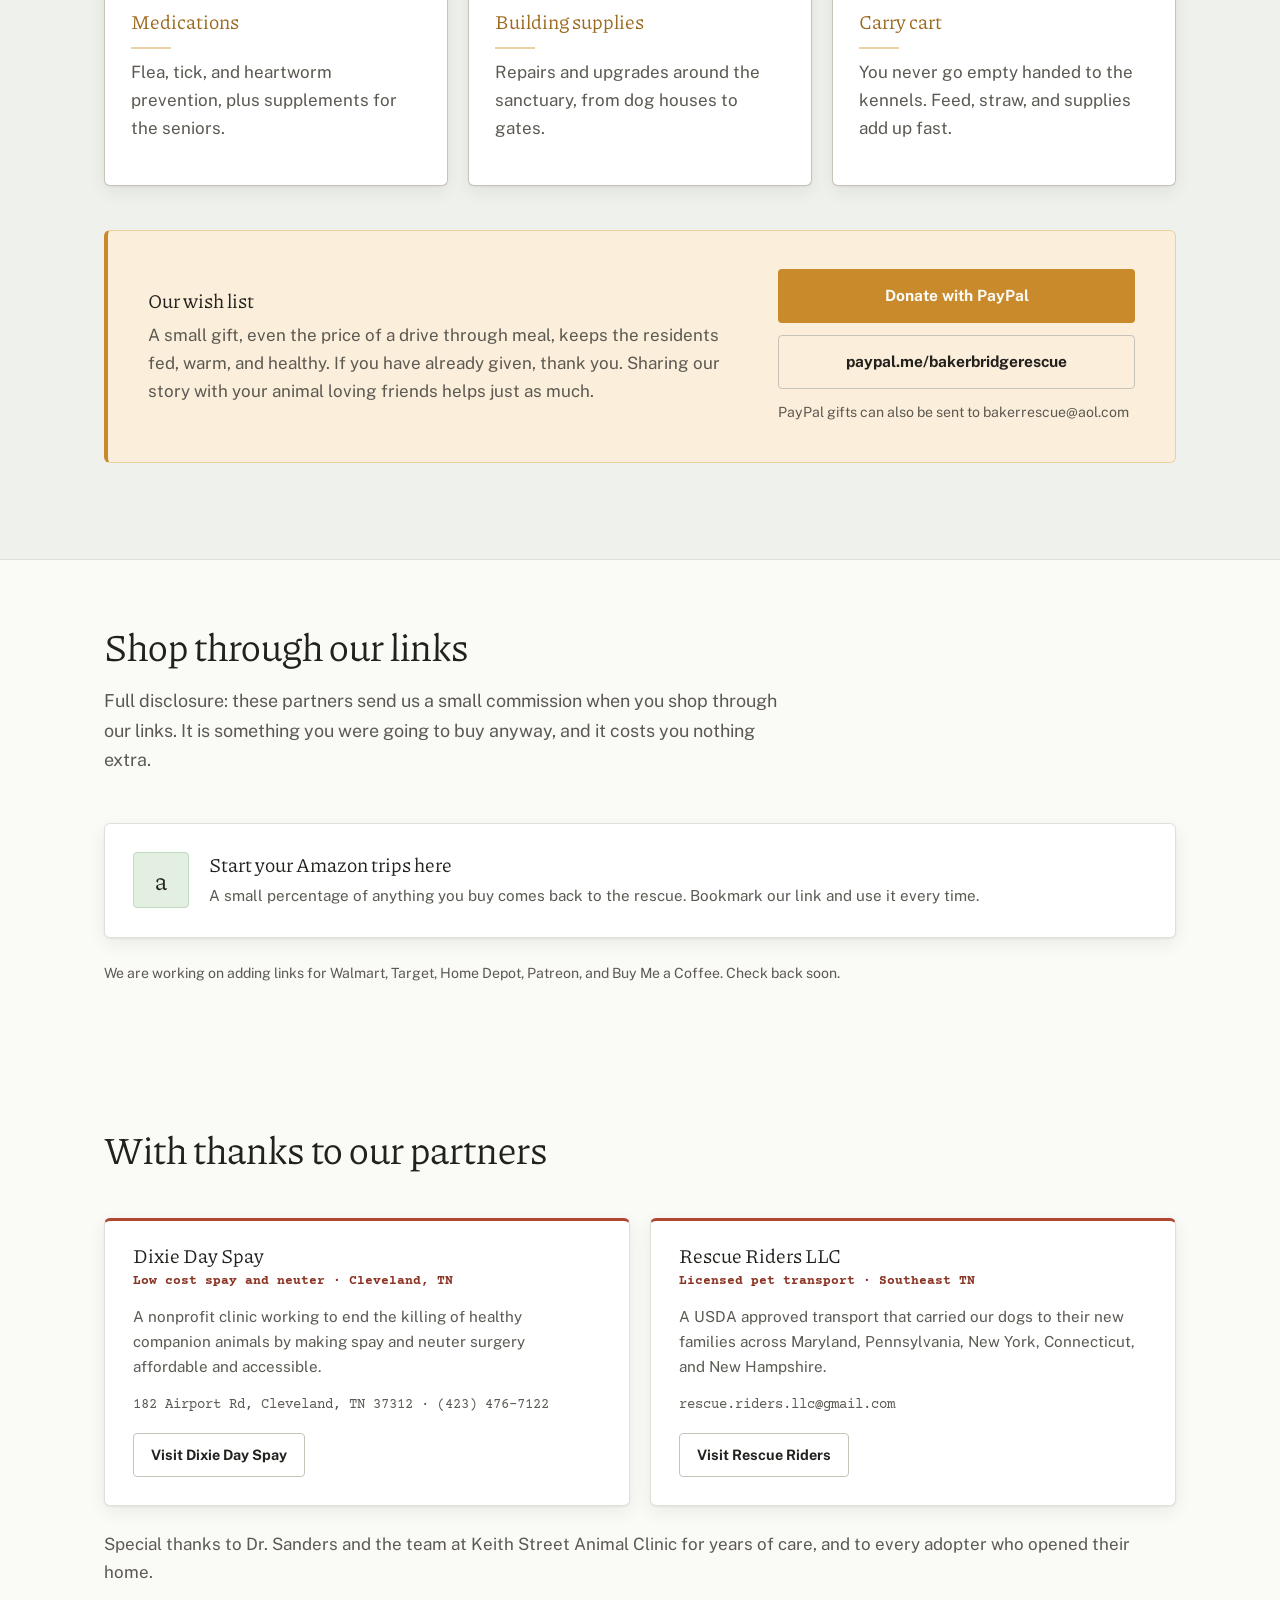
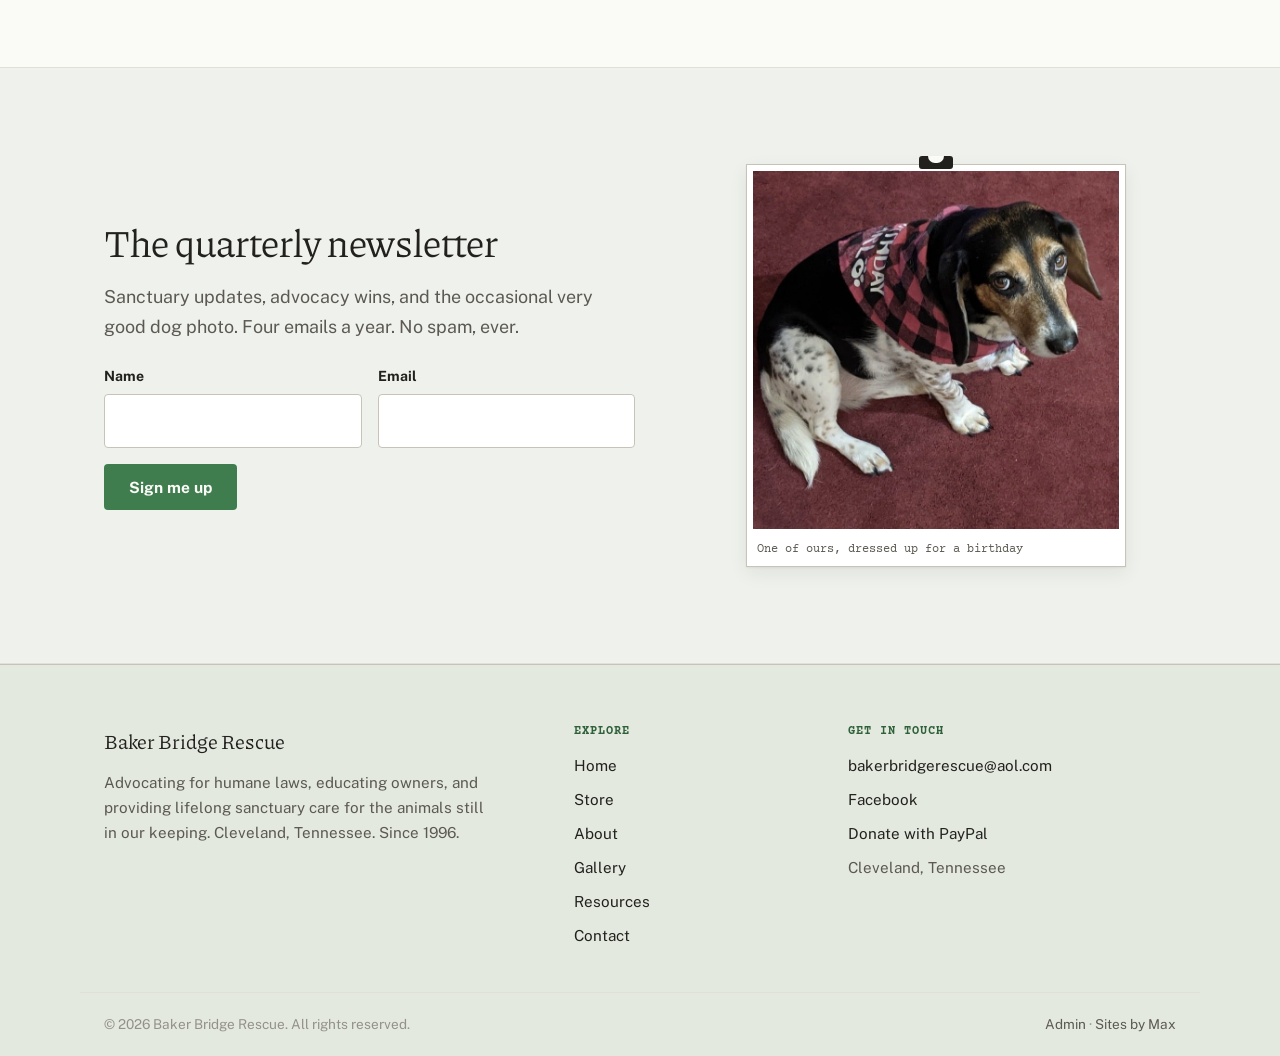
==== commit b0fe5050: "color update" ====
--- a/index.html
+++ b/index.html
@@ -5,13 +5,13 @@
   <meta name="viewport" content="width=device-width, initial-scale=1.0" />
   <title>Baker Bridge Rescue | Advocacy and Sanctuary in East Tennessee</title>
   <meta name="description" content="Baker Bridge Rescue has rehomed more than 1,600 dogs since 1996. Today it carries that work forward as an advocacy and sanctuary organization in Cleveland, Tennessee." />
-  <link rel="icon" href='data:image/svg+xml,<svg xmlns="http://www.w3.org/2000/svg" viewBox="0 0 24 24" fill="%2335577A"><ellipse cx="12" cy="16.2" rx="4.4" ry="3.9"/><ellipse cx="4.9" cy="10.6" rx="1.9" ry="2.5" transform="rotate(-22 4.9 10.6)"/><ellipse cx="9.3" cy="6.9" rx="2" ry="2.7" transform="rotate(-8 9.3 6.9)"/><ellipse cx="14.7" cy="6.9" rx="2" ry="2.7" transform="rotate(8 14.7 6.9)"/><ellipse cx="19.1" cy="10.6" rx="1.9" ry="2.5" transform="rotate(22 19.1 10.6)"/></svg>' />
+  <link rel="icon" href='data:image/svg+xml,<svg xmlns="http://www.w3.org/2000/svg" viewBox="0 0 24 24" fill="%2324425A"><ellipse cx="12" cy="16.2" rx="4.4" ry="3.9"/><ellipse cx="4.9" cy="10.6" rx="1.9" ry="2.5" transform="rotate(-22 4.9 10.6)"/><ellipse cx="9.3" cy="6.9" rx="2" ry="2.7" transform="rotate(-8 9.3 6.9)"/><ellipse cx="14.7" cy="6.9" rx="2" ry="2.7" transform="rotate(8 14.7 6.9)"/><ellipse cx="19.1" cy="10.6" rx="1.9" ry="2.5" transform="rotate(22 19.1 10.6)"/></svg>' />
   <meta property="og:title" content="Baker Bridge Rescue" />
   <meta property="og:description" content="Thirty years of second chances. Now an advocacy and sanctuary organization in East Tennessee." />
   <meta property="og:type" content="website" />
   <link rel="preconnect" href="https://fonts.googleapis.com" />
   <link rel="preconnect" href="https://fonts.gstatic.com" crossorigin />
-  <link href="https://fonts.googleapis.com/css2?family=Young+Serif&family=Figtree:ital,wght@0,400;0,500;0,600;0,700;1,400&display=swap" rel="stylesheet" />
+  <link href="https://fonts.googleapis.com/css2?family=Piazzolla:ital,wght@0,400;0,500;0,600;1,400&family=Courier+Prime:wght@400;700&family=Public+Sans:ital,wght@0,400;0,500;0,600;0,700;1,400&display=swap" rel="stylesheet" />
   <link rel="stylesheet" href="css/site.css" />
 </head>
 <body>
@@ -47,8 +47,8 @@
       <div class="wrap">
         <div class="hero-inner hero-stagger">
           <span class="eyebrow">Cleveland, Tennessee &middot; Since 1996</span>
-          <h1>Thirty years of <span class="uline uline--load">second chances<svg viewBox="0 0 240 12" preserveAspectRatio="none" aria-hidden="true"><path d="M4 8 C 44 2, 82 3, 118 7 S 196 11, 236 5"/></svg></span>.</h1>
-          <p class="lede">Baker Bridge Rescue has rehomed more than 1,600 dogs. Today we carry that work forward as an advocacy and sanctuary organization. Shop the store, meet the residents, and join the mission.</p>
+          <h1>Thirty years of <span class="uline uline--load">second chances<svg viewBox="0 0 240 12" preserveAspectRatio="none" aria-hidden="true"><path d="M4 6 L236 6"/></svg></span>.</h1>
+          <p class="lede">Baker Bridge Rescue has rehomed more than 1,600 dogs since 1996. Today that same love keeps eleven lucky residents safe, fed, and full of life.</p>
           <div class="hero-ctas">
             <a class="btn btn-primary" href="shop.html">Shop the store</a>
             <a class="btn btn-on-dark" href="about.html">Our story</a>
@@ -61,7 +61,6 @@
     <section id="store" class="section">
       <div class="wrap">
         <div class="section-head center">
-          <span class="eyebrow">Shop for a cause</span>
           <h2>The Rescue Store</h2>
           <p class="lede">Shirts, mugs, and gifts. Every order helps feed and care for the residents. Items are printed and shipped by our print partner.</p>
         </div>
@@ -94,19 +93,19 @@
         </div>
 
         <div class="grid grid-2 mt-40 reveal">
-          <div class="card tick">
+          <div class="card case">
             <h3>Advocacy</h3>
             <p class="muted">Pushing for humane laws and responsible ownership, from city hall to Washington.</p>
           </div>
-          <div class="card tick">
+          <div class="card case">
             <h3>Sanctuary</h3>
             <p class="muted">Lifelong care for the eleven dogs and cats who remain in our keeping.</p>
           </div>
-          <div class="card tick">
+          <div class="card case">
             <h3>Education</h3>
             <p class="muted">Helping owners, adopters, and rescuers understand the rules that protect animals.</p>
           </div>
-          <div class="card tick">
+          <div class="card case">
             <h3>Resource</h3>
             <p class="muted">A trusted ally for shelters, rescuers, and families who need help finding help.</p>
           </div>
@@ -115,7 +114,7 @@
     </section>
 
     <!-- ============ DOC'S STORY ============ -->
-    <section class="section wash">
+    <section class="section wash accent-red">
       <div class="wrap">
         <div class="split flip">
           <div class="video-embed reveal">
@@ -132,10 +131,9 @@
     </section>
 
     <!-- ============ TESTIMONIALS ============ -->
-    <section class="section tight">
+    <section class="section tight accent-gold">
       <div class="wrap">
         <div class="section-head reveal">
-          <span class="eyebrow">From our adopters</span>
           <h2>Happy endings</h2>
           <p class="lede">Real families who opened their homes. Tap a card to watch their videos.</p>
         </div>
@@ -189,15 +187,15 @@
     </section>
 
     <!-- ============ THE EYES ============ -->
-    <section class="section quote-band">
+    <section class="section quote-band accent-red">
       <div class="wrap reveal">
-        <blockquote>&ldquo;Dogs are not our whole lives, but they make our lives <span class="uline uline--scroll">whole<svg viewBox="0 0 240 12" preserveAspectRatio="none" aria-hidden="true"><path d="M4 8 C 44 2, 82 3, 118 7 S 196 11, 236 5"/></svg></span>.&rdquo;</blockquote>
-        <p class="fine who">&mdash; A favorite saying around here</p>
+        <blockquote>&ldquo;Dogs are not our whole lives, but they make our lives <span class="uline uline--scroll">whole<svg viewBox="0 0 240 12" preserveAspectRatio="none" aria-hidden="true"><path d="M4 6 L236 6"/></svg></span>.&rdquo;</blockquote>
+        <p class="fine who">A favorite saying around here</p>
       </div>
     </section>
 
     <!-- ============ SUPPORT ============ -->
-    <section class="section wash" id="support">
+    <section class="section wash accent-gold" id="support">
       <div class="wrap">
         <div class="section-head reveal">
           <span class="eyebrow">We need</span>
@@ -205,27 +203,27 @@
           <p class="lede">BBR runs on donations alone. No grants and no government funding. Just animal lovers like you. Here is where your gift goes.</p>
         </div>
         <div class="grid grid-3 reveal">
-          <div class="card tick">
+          <div class="card case">
             <h3>Fencing</h3>
             <p class="muted">Safe play space and separation for the dogs who need their own room to roam.</p>
           </div>
-          <div class="card tick">
+          <div class="card case">
             <h3>Kennels</h3>
             <p class="muted">Day to day housing, bedding, food, and everything it takes to run the kennel.</p>
           </div>
-          <div class="card tick">
+          <div class="card case">
             <h3>Vet care</h3>
             <p class="muted">Spay and neuter, annual exams, vaccines, and emergency treatment when it counts.</p>
           </div>
-          <div class="card tick">
+          <div class="card case">
             <h3>Medications</h3>
             <p class="muted">Flea, tick, and heartworm prevention, plus supplements for the seniors.</p>
           </div>
-          <div class="card tick">
+          <div class="card case">
             <h3>Building supplies</h3>
             <p class="muted">Repairs and upgrades around the sanctuary, from dog houses to gates.</p>
           </div>
-          <div class="card tick">
+          <div class="card case">
             <h3>Carry cart</h3>
             <p class="muted">You never go empty handed to the kennels. Feed, straw, and supplies add up fast.</p>
           </div>
@@ -249,7 +247,6 @@
     <section class="section tight">
       <div class="wrap">
         <div class="section-head reveal">
-          <span class="eyebrow">Affiliates</span>
           <h2>Shop through our links</h2>
           <p class="lede">Full disclosure: these partners send us a small commission when you shop through our links. It is something you were going to buy anyway, and it costs you nothing extra.</p>
         </div>
@@ -266,10 +263,9 @@
     </section>
 
     <!-- ============ PARTNERS ============ -->
-    <section class="section tight">
+    <section class="section tight accent-red">
       <div class="wrap">
         <div class="section-head reveal">
-          <span class="eyebrow">Thanks to</span>
           <h2>With thanks to our partners</h2>
         </div>
         <div class="grid grid-2">
@@ -297,7 +293,6 @@
       <div class="wrap">
         <div class="split">
           <div class="reveal">
-            <span class="eyebrow">See the eyes of hope</span>
             <h2>The quarterly newsletter</h2>
             <p class="lede">Sanctuary updates, advocacy wins, and the occasional very good dog photo. Four emails a year. No spam, ever.</p>
             <form class="bbr mt-24" data-w3f>
--- a/css/site.css
+++ b/css/site.css
@@ -1,32 +1,61 @@
-﻿/* ==========================================================================
+/* ==========================================================================
    Baker Bridge Rescue
-   Warm and bright: sunlight on paper. Lake blue over warm white.
-   Young Serif for headings, Figtree for everything else.
-   Photos sit in white album frames. Stitched dashes echo a dog's bandana.
+   A colorful ledger: warm paper, real photography, and three living
+   accents (green, gold, red) instead of one flat brand blue. Buttons,
+   links, and header stay a consistent green; each story section picks
+   its own color for the accents inside it via --accent/--accent-deep/
+   --accent-soft/--accent-line, so the page has real variety without
+   losing a stable, predictable interface.
+   Piazzolla for headings, Public Sans for reading, Courier Prime for
+   every label, tag, and number.
    ========================================================================== */
 
 :root {
-  --paper: #FFFFFF;
+  --paper: #FAFAF7;
   --card: #FFFFFF;
-  --ink: #322D26;
-  --soft: #6F675C;
-  --faint: #A2988A;
-  --lake: #35577A;
-  --lake-deep: #24405B;
-  --lake-soft: #E9F1F7;
-  --lake-line: #C3D9E8;
-  --lake-bright: #7FB6DE;
-  --sun-soft: #EAF0F4;
-  --line: #E1E7ED;
-  --line-deep: #C7D2DC;
-  --radius: 14px;
-  --radius-sm: 10px;
-  --shadow-1: 0 1px 2px rgba(50, 45, 38, 0.05), 0 6px 20px rgba(50, 45, 38, 0.06);
-  --shadow-2: 0 2px 6px rgba(50, 45, 38, 0.07), 0 14px 34px rgba(50, 45, 38, 0.1);
-  --font-display: "Young Serif", Georgia, "Times New Roman", serif;
-  --font-body: "Figtree", system-ui, -apple-system, sans-serif;
+  --panel: #EEF1EC;
+  --footer-bg: #E3E9DF;
+  --ink: #23211E;
+  --soft: #5C5952;
+  --faint: #94908A;
+  --line: #E1DFD8;
+  --line-deep: #C7C3B8;
+
+  --brand: #3F7D4E;
+  --brand-deep: #2E6039;
+  --brand-soft: #E3EFE1;
+  --brand-line: #BFDCC3;
+
+  --gold: #C98A2B;
+  --gold-deep: #9C6A1F;
+  --gold-soft: #FBEEDA;
+  --gold-line: #EAD1A0;
+
+  --red: #B14632;
+  --red-deep: #8A3323;
+  --red-soft: #F7E6E1;
+  --red-line: #E8C2B7;
+
+  /* Per-section accent, defaults to the site's green. Section wrapper
+     classes .accent-gold / .accent-red override these for their subtree. */
+  --accent: var(--brand);
+  --accent-deep: var(--brand-deep);
+  --accent-soft: var(--brand-soft);
+  --accent-line: var(--brand-line);
+
+  --radius: 6px;
+  --radius-sm: 4px;
+  --shadow-1: 0 1px 2px rgba(35, 33, 30, 0.06), 0 6px 18px rgba(35, 33, 30, 0.07);
+  --shadow-2: 0 3px 8px rgba(35, 33, 30, 0.08), 0 16px 36px rgba(35, 33, 30, 0.12);
+  --font-display: "Piazzolla", Georgia, "Times New Roman", serif;
+  --font-body: "Public Sans", system-ui, -apple-system, sans-serif;
+  --font-mono: "Courier Prime", "Courier New", monospace;
   --header-h: 74px;
 }
+
+.accent-green { --accent: var(--brand); --accent-deep: var(--brand-deep); --accent-soft: var(--brand-soft); --accent-line: var(--brand-line); }
+.accent-gold { --accent: var(--gold); --accent-deep: var(--gold-deep); --accent-soft: var(--gold-soft); --accent-line: var(--gold-line); }
+.accent-red { --accent: var(--red); --accent-deep: var(--red-deep); --accent-soft: var(--red-soft); --accent-line: var(--red-line); }
 
 * { box-sizing: border-box; }
 html { scroll-behavior: smooth; -webkit-text-size-adjust: 100%; }
@@ -43,10 +72,10 @@
 
 img { max-width: 100%; display: block; }
 
-a { color: var(--lake-deep); text-decoration-thickness: 1.5px; text-underline-offset: 3px; }
-a:hover { color: var(--lake); }
-
-::selection { background: var(--lake-soft); }
+a { color: var(--accent-deep); text-decoration-thickness: 1.5px; text-underline-offset: 3px; }
+a:hover { color: var(--accent); }
+
+::selection { background: var(--accent-soft); }
 
 /* ---------- Type ---------- */
 h1, h2, h3, h4 {
@@ -67,11 +96,12 @@
 
 .eyebrow {
   display: block;
+  font-family: var(--font-mono);
   font-size: 0.76rem;
   font-weight: 700;
-  letter-spacing: 0.16em;
+  letter-spacing: 0.08em;
   text-transform: uppercase;
-  color: var(--lake-deep);
+  color: var(--accent-deep);
   margin-bottom: 14px;
 }
 
@@ -79,22 +109,22 @@
 .center { text-align: center; }
 .center .lede { margin-inline: auto; }
 
-/* Hand-drawn underline. Draws itself in: on page load in the hero,
-   on scroll wherever a .reveal parent gets .in */
+/* Ruled underline, drawn like underscoring a word in a ledger:
+   on page load in the hero, on scroll wherever a .reveal parent gets .in */
 .uline { position: relative; display: inline-block; white-space: nowrap; }
 .uline svg {
   position: absolute;
   left: -1%;
-  bottom: -0.16em;
+  bottom: -0.14em;
   width: 102%;
-  height: 0.3em;
+  height: 0.2em;
   overflow: visible;
-  color: var(--lake);
+  color: var(--accent);
 }
 .uline path {
   fill: none;
   stroke: currentColor;
-  stroke-width: 6.5;
+  stroke-width: 3;
   stroke-linecap: round;
   stroke-dasharray: 300;
   stroke-dashoffset: 300;
@@ -108,7 +138,7 @@
 .wrap { max-width: 1120px; margin: 0 auto; padding: 0 24px; }
 .section { padding: 96px 0; }
 .section.tight { padding: 64px 0; }
-.wash { background: var(--sun-soft); border-block: 1px solid var(--line); }
+.wash { background: var(--panel); border-block: 1px solid var(--line); }
 .section-head { max-width: 700px; margin-bottom: 48px; }
 .section-head.center { margin-inline: auto; }
 
@@ -129,10 +159,11 @@
   text-decoration: none;
   transition: background 0.15s ease, border-color 0.15s ease, color 0.15s ease;
 }
-.btn:focus-visible { outline: 3px solid var(--lake); outline-offset: 2px; }
-
-.btn-primary { background: var(--lake); color: var(--paper); }
-.btn-primary:hover { background: var(--lake-deep); }
+.btn:focus-visible { outline: 3px solid var(--accent); outline-offset: 2px; }
+.btn:active { transform: translateY(1px); }
+
+.btn-primary { background: var(--accent); color: var(--paper); }
+.btn-primary:hover { background: var(--accent-deep); }
 
 .btn-quiet { background: transparent; color: var(--ink); border-color: var(--line-deep); }
 .btn-quiet:hover { border-color: var(--ink); }
@@ -159,7 +190,7 @@
 }
 .site-header.scrolled,
 .site-header.solid {
-  background: rgba(234, 240, 244, 0.94);
+  background: rgba(231, 236, 235, 0.94);
   backdrop-filter: blur(8px);
   -webkit-backdrop-filter: blur(8px);
   box-shadow: 0 1px 0 var(--line);
@@ -190,8 +221,8 @@
   padding: 6px 1px;
   border-bottom: 2px solid transparent;
 }
-.nav-links a:not(.btn):hover { border-color: var(--lake); color: var(--ink); }
-.nav-links a.active { border-color: var(--lake); }
+.nav-links a:not(.btn):hover { border-color: var(--accent); color: var(--ink); }
+.nav-links a.active { border-color: var(--accent); }
 .on-hero .nav-links a:not(.btn) { color: #fff; }
 .on-hero .nav-links a:not(.btn):hover { color: #fff; }
 .site-header.scrolled .nav-links a:not(.btn) { color: var(--ink); }
@@ -219,7 +250,7 @@
     flex-direction: column;
     align-items: stretch;
     gap: 0;
-    background: var(--sun-soft);
+    background: var(--panel);
     box-shadow: var(--shadow-2);
     border-top: 1px solid var(--line);
     padding: 4px 0 20px;
@@ -246,7 +277,7 @@
   .nav-links.open li:nth-child(7) { transition-delay: 0.24s; }
   .nav-links li + li { border-top: 1px solid var(--line); }
   .nav-links a:not(.btn) { display: block; color: var(--ink) !important; padding: 14px 24px; border-bottom: 0; }
-  .nav-links a.active { color: var(--lake-deep) !important; }
+  .nav-links a.active { color: var(--accent-deep) !important; }
   .nav-donate { display: flex; margin: 14px 24px 2px; }
 }
 
@@ -266,21 +297,21 @@
   width: 100%;
   height: 100%;
   object-fit: cover;
-  filter: grayscale(1) brightness(0.82) contrast(1.02);
+  filter: saturate(1.15) brightness(0.96) contrast(1.03);
 }
 .hero::after {
   content: "";
   position: absolute;
   inset: 0;
-  background: rgba(24, 21, 16, 0.42);
+  background: linear-gradient(180deg, rgba(18, 22, 22, 0.15), rgba(18, 22, 22, 0.5));
 }
 .hero-inner {
   position: relative;
   z-index: 2;
-  padding: 150px 0 120px;
+  padding: 130px 0 110px;
   max-width: 660px;
 }
-.hero .eyebrow { color: var(--lake-bright); }
+.hero .eyebrow { color: #F4C97A; }
 .hero h1 { color: #fff; text-shadow: 0 1px 16px rgba(0, 0, 0, 0.35); }
 .hero .lede { color: rgba(255, 255, 255, 0.94); font-size: 1.15rem; text-shadow: 0 1px 10px rgba(0, 0, 0, 0.3); }
 .hero-ctas { display: flex; flex-wrap: wrap; gap: 14px; margin-top: 30px; }
@@ -296,31 +327,52 @@
 .hero-stagger > *:nth-child(4) { animation-delay: 0.5s; }
 @keyframes rise { to { opacity: 1; transform: none; } }
 
-/* ---------- Album frames ---------- */
+/* ---------- Photo exhibits: clipped, not framed ---------- */
 .frame {
+  position: relative;
   background: var(--card);
-  border: 1px solid var(--line);
-  border-radius: 6px;
-  padding: 10px 10px 12px;
+  border: 1px solid var(--line-deep);
+  padding: 6px;
   box-shadow: var(--shadow-1);
   margin: 0;
 }
-.frame img { width: 100%; border-radius: 3px; }
+.frame img { width: 100%; display: block; }
 .frame figcaption {
   padding: 10px 4px 0;
-  font-size: 0.85rem;
-  font-weight: 600;
+  font-family: var(--font-mono);
+  font-size: 0.78rem;
   color: var(--soft);
 }
-.tilt-a { transform: rotate(-1.1deg); }
-.tilt-b { transform: rotate(0.9deg); }
+/* A binder clip holding the exhibit to the page */
+.frame::before {
+  content: "";
+  position: absolute;
+  top: -9px;
+  left: 50%;
+  transform: translateX(-50%);
+  width: 34px;
+  height: 13px;
+  background: var(--ink);
+  border-radius: 3px;
+}
+.frame::after {
+  content: "";
+  position: absolute;
+  top: -9px;
+  left: 50%;
+  transform: translateX(-50%);
+  width: 16px;
+  height: 7px;
+  background: var(--paper);
+  border-radius: 0 0 7px 7px;
+}
+.tilt-a, .tilt-b { transform: none; }
 @media (max-width: 700px) { .tilt-a, .tilt-b { transform: none; } }
 
 /* ---------- Reveal on scroll ---------- */
 .reveal { opacity: 0; transform: translateY(10px); transition: opacity 0.45s cubic-bezier(0.16, 1, 0.3, 1), transform 0.45s cubic-bezier(0.16, 1, 0.3, 1); }
 .reveal.in { opacity: 1; transform: none; }
-.reveal.tilt-a.in { transform: rotate(-1.1deg); }
-.reveal.tilt-b.in { transform: rotate(0.9deg); }
+.reveal.tilt-a.in, .reveal.tilt-b.in { transform: none; }
 .reveal-d1 { transition-delay: 0.08s; }
 .reveal-d2 { transition-delay: 0.16s; }
 .reveal-d3 { transition-delay: 0.24s; }
@@ -348,44 +400,26 @@
 .split.flip { grid-template-columns: 0.95fr 1.05fr; }
 @media (max-width: 900px) { .split, .split.flip { grid-template-columns: 1fr; gap: 36px; } }
 
-/* Kennel tags: pillar cards hang like the tags clipped to a run gate,
-   marigold and lake thread alternating, a punched grommet up top. */
-.card.tick {
-  --tag-accent: var(--lake);
+/* Parallel-category cards (the four pillars, the six needs): each one
+   carries its section's color as a top stripe, so the grid reads as a
+   set without needing a label on every tile. */
+.card.case {
   position: relative;
   background: var(--card);
-  border: 1.5px solid var(--line-deep);
-  border-radius: 3px var(--radius-sm) var(--radius-sm) var(--radius-sm);
-  box-shadow: none;
-  padding: 32px 26px 26px;
-  transform: rotate(-1deg);
-  transition: transform 0.2s ease-out, box-shadow 0.2s ease-out;
-}
-.card.tick:nth-child(even) { --tag-accent: var(--lake-deep); transform: rotate(1.1deg); }
-.card.tick:hover {
-  transform: rotate(0deg) translateY(-3px);
-  box-shadow: var(--shadow-2);
-}
-.card.tick::before {
-  content: "";
-  position: absolute;
-  top: -8px;
-  left: 24px;
-  width: 15px;
-  height: 15px;
-  border-radius: 50%;
-  background: var(--paper);
-  border: 2px solid var(--ink);
-  box-shadow: inset 0 0 0 3px var(--card);
-}
-.tick h3 {
-  margin-top: 2px;
-}
-.tick h3::after {
+  border: 1px solid var(--line-deep);
+  border-top: 4px solid var(--accent);
+  border-radius: var(--radius);
+  box-shadow: var(--shadow-1);
+  padding: 26px;
+  transition: box-shadow 0.2s ease-out, transform 0.2s ease-out;
+}
+.card.case:hover { box-shadow: var(--shadow-2); transform: translateY(-2px); }
+.case h3 { color: var(--accent-deep); }
+.case h3::after {
   content: "";
   display: block;
-  width: 34px;
-  border-top: 2.5px dashed var(--tag-accent);
+  width: 40px;
+  border-top: 2px solid var(--accent-line);
   margin-top: 12px;
 }
 
@@ -396,15 +430,26 @@
   font-size: clamp(1.9rem, 3.6vw, 2.6rem);
   color: var(--ink);
   line-height: 1;
+  display: inline-block;
 }
 .stat .lbl {
-  font-size: 0.8rem;
+  font-family: var(--font-mono);
+  font-size: 0.78rem;
   font-weight: 700;
-  letter-spacing: 0.12em;
+  letter-spacing: 0.06em;
   text-transform: uppercase;
   color: var(--faint);
   margin-top: 8px;
 }
+/* Signature: a fact certified in one stamp, not counted up like a KPI. */
+@keyframes stamp {
+  0% { opacity: 0; transform: scale(1.35) rotate(-5deg); }
+  55% { opacity: 1; transform: scale(0.96) rotate(1deg); }
+  100% { opacity: 1; transform: scale(1) rotate(0deg); }
+}
+.reveal.in .stat .num { animation: stamp 0.4s cubic-bezier(0.2, 1.4, 0.5, 1) both; }
+.reveal.in .stat:nth-child(2) .num { animation-delay: 0.08s; }
+.reveal.in .stat:nth-child(3) .num { animation-delay: 0.16s; }
 
 /* ---------- Store ---------- */
 .product-grid { display: grid; grid-template-columns: repeat(auto-fill, minmax(248px, 1fr)); gap: 22px; }
@@ -418,7 +463,7 @@
   transition: border-color 0.15s ease, box-shadow 0.15s ease;
 }
 .product-card:hover { border-color: var(--line-deep); box-shadow: var(--shadow-2); }
-.product-media { aspect-ratio: 1 / 1; background: var(--sun-soft); position: relative; overflow: hidden; }
+.product-media { aspect-ratio: 1 / 1; background: var(--panel); position: relative; overflow: hidden; }
 .product-media img { width: 100%; height: 100%; object-fit: cover; transition: opacity 0.25s ease; }
 .product-media img.alt { position: absolute; inset: 0; opacity: 0; }
 .product-card:hover .product-media img.alt { opacity: 1; }
@@ -432,7 +477,7 @@
 .product-media .ph svg { width: 46px; height: 46px; opacity: 0.6; }
 .product-body { padding: 18px 20px 22px; display: flex; flex-direction: column; gap: 8px; flex: 1; }
 .product-body h3 { font-size: 1.06rem; margin: 0; }
-.product-price { font-weight: 700; color: var(--ink); }
+.product-price { font-family: var(--font-mono); font-weight: 700; color: var(--ink); }
 .product-desc {
   color: var(--soft);
   font-size: 0.92rem;
@@ -495,7 +540,7 @@
   transition: border-color 0.15s ease, box-shadow 0.15s ease;
 }
 .testi-card:hover { border-color: var(--line-deep); box-shadow: var(--shadow-2); }
-.testi-thumb { position: relative; aspect-ratio: 16 / 10; background: var(--sun-soft); }
+.testi-thumb { position: relative; aspect-ratio: 16 / 10; background: var(--panel); }
 .testi-thumb img { width: 100%; height: 100%; object-fit: cover; }
 .testi-thumb .play {
   position: absolute;
@@ -520,9 +565,10 @@
 .testi-body .watch {
   display: inline-block;
   margin-top: 12px;
-  font-size: 0.86rem;
+  font-family: var(--font-mono);
+  font-size: 0.82rem;
   font-weight: 700;
-  color: var(--lake-deep);
+  color: var(--accent-deep);
 }
 
 /* ---------- Quote band (The Eyes) ---------- */
@@ -539,9 +585,10 @@
 
 /* ---------- Wish note ---------- */
 .panel-wish {
-  background: var(--lake-soft);
-  border: 2px dashed var(--lake-line);
-  border-radius: 16px;
+  background: var(--accent-soft);
+  border: 1px solid var(--accent-line);
+  border-left: 4px solid var(--accent);
+  border-radius: var(--radius);
   padding: 38px 40px;
   display: grid;
   grid-template-columns: 1.25fr 0.75fr;
@@ -567,26 +614,28 @@
   flex: none;
   width: 56px;
   height: 56px;
-  border-radius: 14px;
-  background: var(--lake-soft);
-  border: 1px solid var(--lake-line);
+  border-radius: var(--radius-sm);
+  background: var(--accent-soft);
+  border: 1px solid var(--accent-line);
   display: grid;
   place-items: center;
   font-family: var(--font-display);
   font-size: 1.5rem;
   color: var(--ink);
 }
-.partner-card h3 { margin-bottom: 2px; }
+/* Letterhead cards: real businesses get a plain reference treatment,
+   distinct from the internal case-file language above. */
+.partner-card { border-top: 3px solid var(--accent); padding-top: 22px; }
+.partner-card h3 { margin-bottom: 2px; font-family: var(--font-display); }
 .partner-card .tag {
-  font-size: 0.78rem;
+  font-family: var(--font-mono);
+  font-size: 0.8rem;
   font-weight: 700;
-  letter-spacing: 0.1em;
-  text-transform: uppercase;
-  color: var(--lake-deep);
+  color: var(--accent-deep);
   margin-bottom: 12px;
 }
 .partner-card p { color: var(--soft); font-size: 0.95rem; }
-.partner-card .meta { font-size: 0.9rem; color: var(--soft); margin-bottom: 16px; }
+.partner-card .meta { font-family: var(--font-mono); font-size: 0.85rem; color: var(--soft); margin-bottom: 16px; }
 
 /* ---------- Forms ---------- */
 form.bbr { display: grid; gap: 16px; }
@@ -603,15 +652,15 @@
 }
 .field input:focus, .field textarea:focus {
   outline: none;
-  border-color: var(--lake);
-  box-shadow: 0 0 0 4px var(--lake-soft);
+  border-color: var(--accent);
+  box-shadow: 0 0 0 4px var(--accent-soft);
 }
 .form-row { display: grid; grid-template-columns: 1fr 1fr; gap: 16px; }
 @media (max-width: 620px) { .form-row { grid-template-columns: 1fr; } }
 .form-note { font-size: 0.9rem; color: var(--soft); }
 .form-success {
-  background: var(--lake-soft);
-  color: var(--lake-deep);
+  background: var(--accent-soft);
+  color: var(--accent-deep);
   border-radius: var(--radius-sm);
   padding: 14px 18px;
   font-weight: 600;
@@ -650,7 +699,7 @@
   position: fixed;
   inset: 0;
   z-index: 100;
-  background: rgba(29, 26, 21, 0.93);
+  background: rgba(18, 22, 22, 0.93);
   display: none;
   align-items: center;
   justify-content: center;
@@ -665,7 +714,7 @@
 }
 .lightbox button {
   position: absolute;
-  background: rgba(255, 252, 245, 0.14);
+  background: rgba(244, 246, 245, 0.14);
   border: 0;
   color: #fff;
   width: 46px;
@@ -676,7 +725,7 @@
   place-items: center;
   transition: background 0.15s ease;
 }
-.lightbox button:hover { background: rgba(255, 252, 245, 0.28); }
+.lightbox button:hover { background: rgba(244, 246, 245, 0.28); }
 .lightbox button svg { width: 22px; height: 22px; }
 .lb-close { top: 22px; right: 22px; }
 .lb-prev { left: 22px; top: 50%; transform: translateY(-50%); }
@@ -689,16 +738,17 @@
   content: "";
   display: block;
   width: 30px;
-  border-top: 2px dashed var(--lake-line);
+  border-top: 2px solid var(--accent-line);
   margin: 0 auto 16px;
 }
 .memorial-card p { color: var(--soft); font-size: 0.95rem; margin: 0; }
 .memorial-card .watch {
   display: inline-block;
   margin-top: 12px;
+  font-family: var(--font-mono);
   font-weight: 700;
-  font-size: 0.86rem;
-  color: var(--lake-deep);
+  font-size: 0.82rem;
+  color: var(--accent-deep);
 }
 
 /* ---------- Resources ---------- */
@@ -738,7 +788,7 @@
   left: 8px;
   top: 8px;
   bottom: 8px;
-  border-left: 2px dashed var(--line-deep);
+  border-left: 2px solid var(--line-deep);
 }
 .timeline li { position: relative; padding: 0 0 30px 40px; }
 .timeline li:last-child { padding-bottom: 0; }
@@ -750,18 +800,17 @@
   width: 18px;
   height: 18px;
   border-radius: 50%;
-  background: var(--lake);
+  background: var(--accent);
   border: 4px solid var(--paper);
   box-shadow: 0 0 0 1.5px var(--line-deep);
 }
-.timeline .yr { font-family: var(--font-display); color: var(--ink); font-size: 1.02rem; display: block; }
+.timeline .yr { font-family: var(--font-mono); font-weight: 700; color: var(--ink); font-size: 1rem; display: block; }
 .timeline p { color: var(--soft); margin: 4px 0 0; }
 
 /* ---------- Footer ---------- */
 .site-footer {
-  background: var(--sun-soft);
-  border-top: 1px solid var(--line);
-  margin-top: 100px;
+  background: var(--footer-bg);
+  border-top: 1px solid var(--line-deep);
 }
 .site-footer .top {
   display: grid;
@@ -771,12 +820,12 @@
 }
 @media (max-width: 820px) { .site-footer .top { grid-template-columns: 1fr; gap: 32px; } }
 .site-footer h4 {
-  font-family: var(--font-body);
+  font-family: var(--font-mono);
   font-weight: 700;
-  font-size: 0.8rem;
-  letter-spacing: 0.12em;
+  font-size: 0.78rem;
+  letter-spacing: 0.08em;
   text-transform: uppercase;
-  color: var(--lake-deep);
+  color: var(--accent-deep);
   margin-bottom: 14px;
 }
 .footer-brand { font-family: var(--font-display); font-size: 1.25rem; color: var(--ink); margin-bottom: 12px; }
@@ -784,7 +833,7 @@
 .site-footer ul { list-style: none; margin: 0; padding: 0; display: grid; gap: 9px; }
 .site-footer li { color: var(--soft); font-size: 0.95rem; }
 .site-footer a { color: var(--ink); text-decoration: none; }
-.site-footer a:hover { color: var(--lake-deep); text-decoration: underline; }
+.site-footer a:hover { color: var(--accent-deep); text-decoration: underline; }
 .site-footer .bottom {
   border-top: 1px solid var(--line);
   padding-block: 20px;
@@ -819,9 +868,8 @@
   .nav-links, .nav-links li { transition: none; }
   .hero-stagger > * { animation: none; opacity: 1; transform: none; }
   .reveal { opacity: 1; transform: none; transition: none; }
-  .reveal.tilt-a, .tilt-a { transform: rotate(-1.1deg); }
-  .reveal.tilt-b, .tilt-b { transform: rotate(0.9deg); }
   .uline path, .uline--load path, .uline--scroll path { animation: none; transition: none; stroke-dashoffset: 0; }
-  .card.tick { transition: none; }
+  .card.case { transition: none; }
+  .reveal.in .stat .num { animation: none; }
   .store-state.loading p::after { animation: none; content: "..."; }
 }
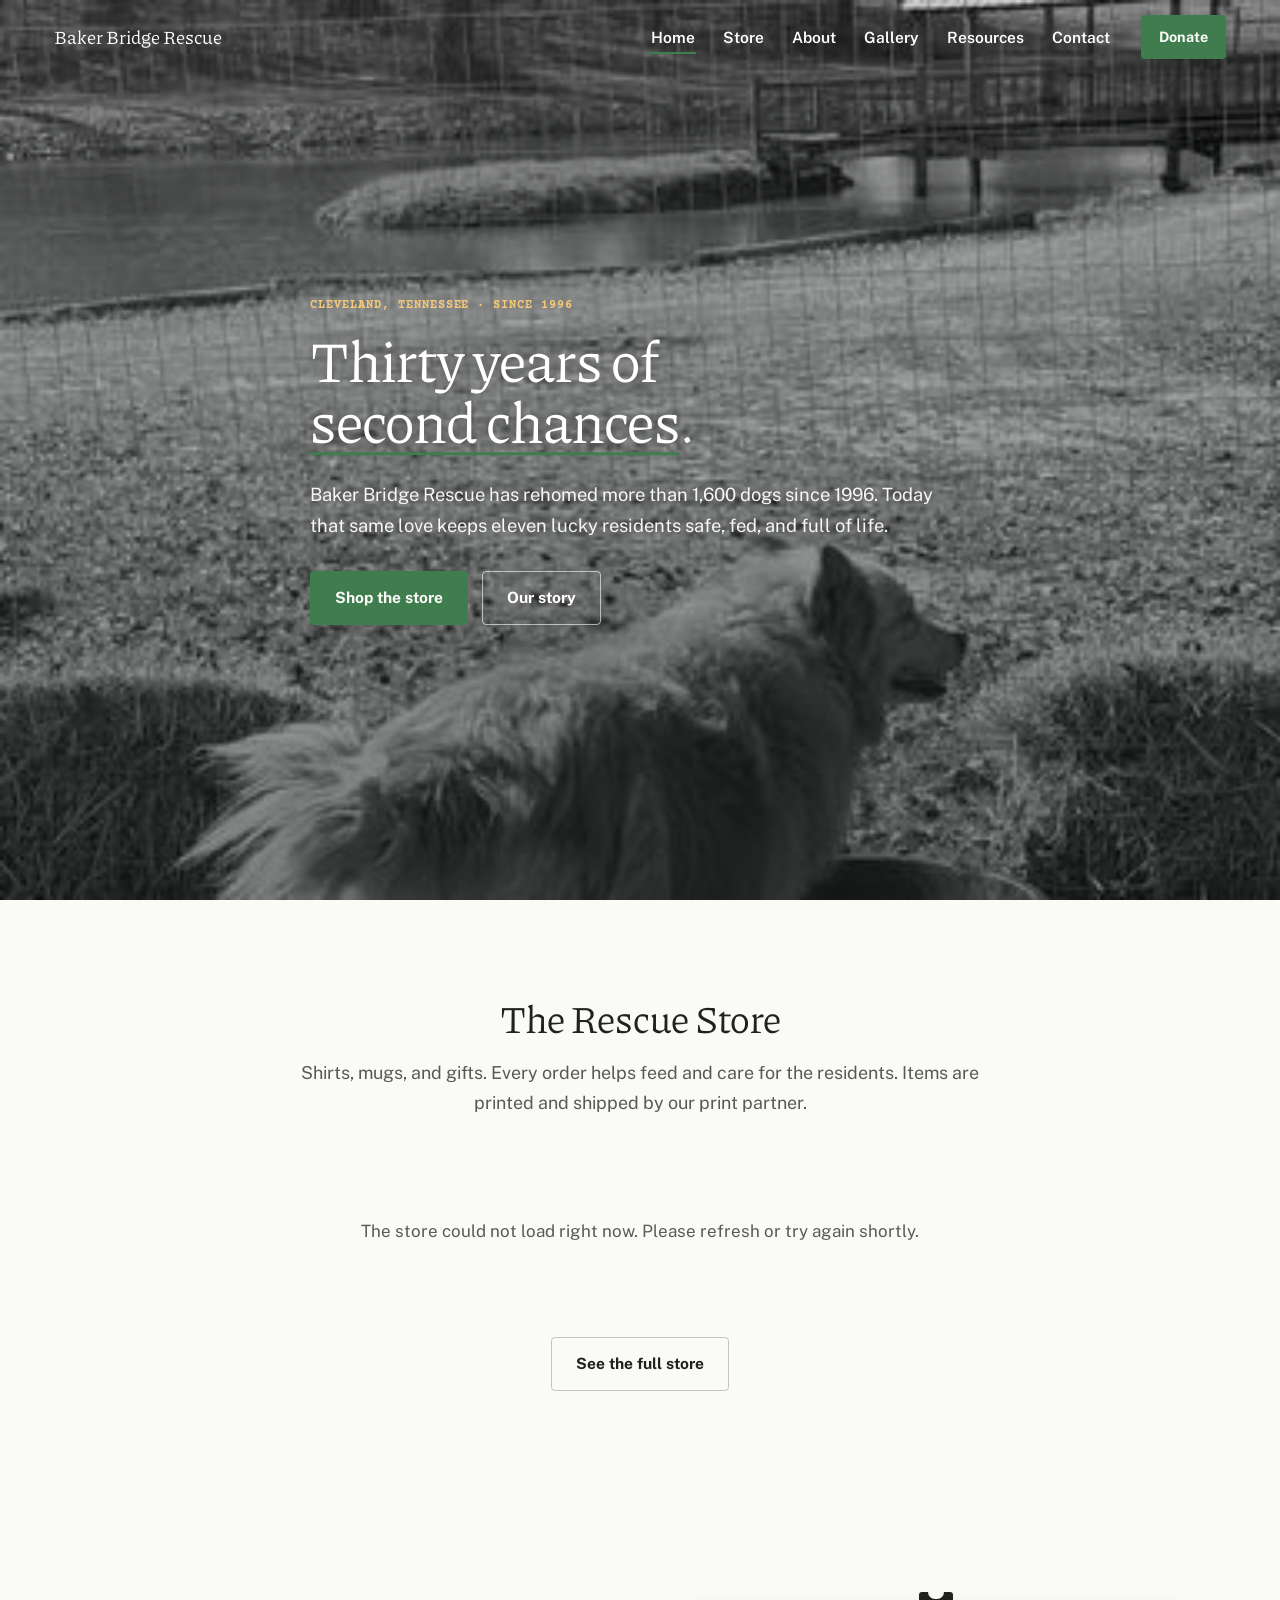
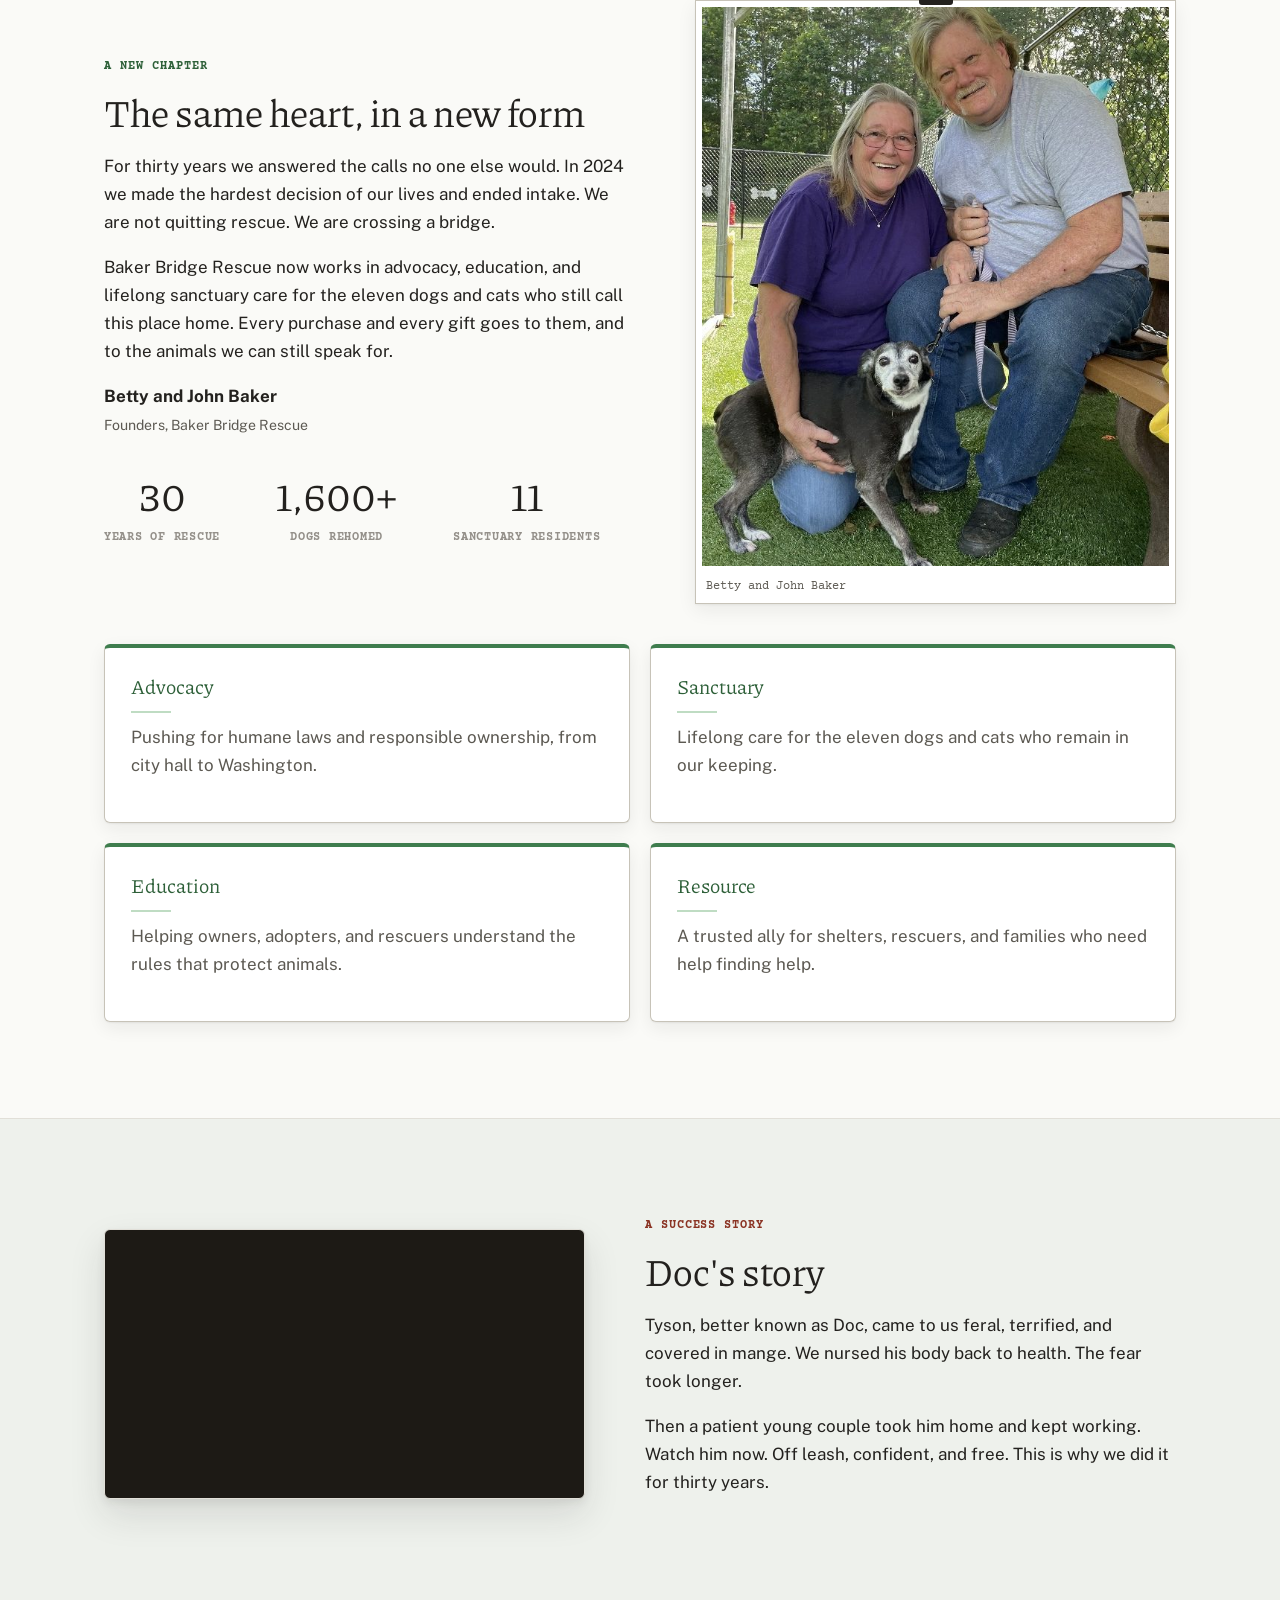
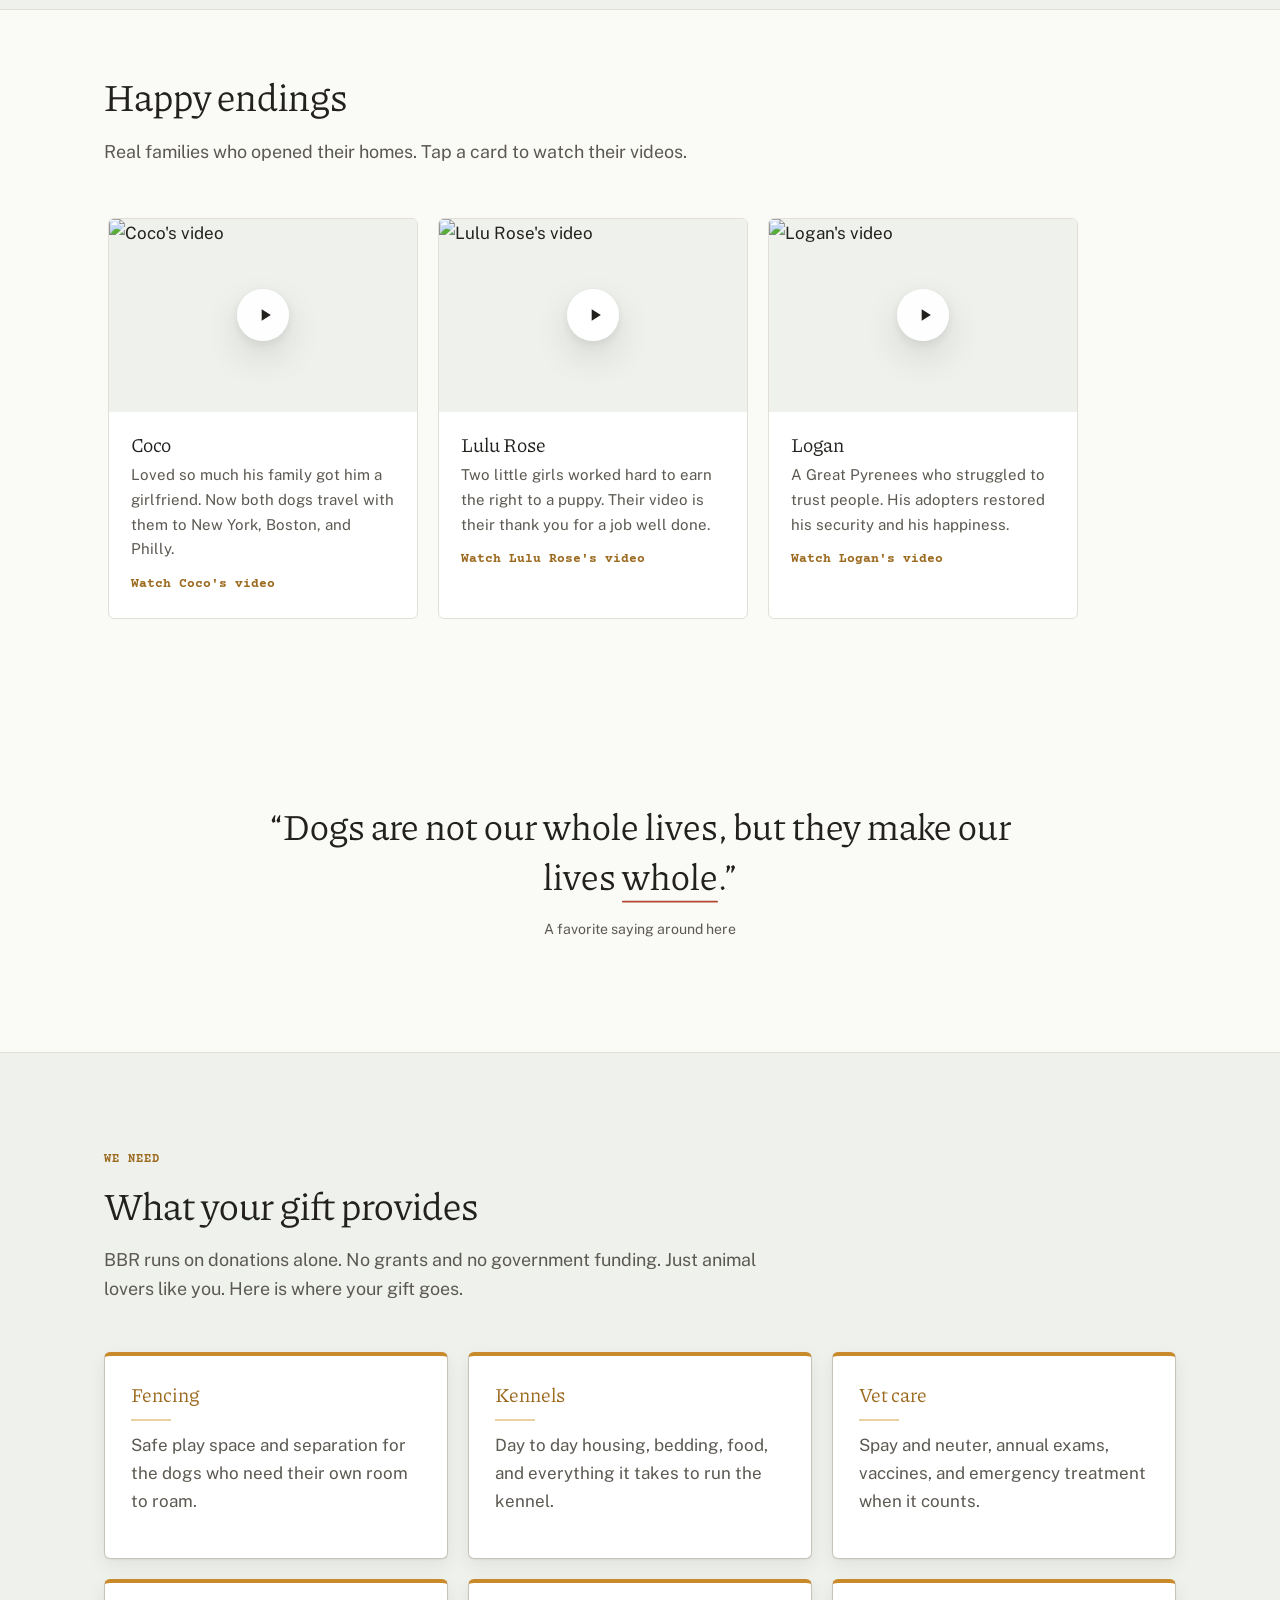
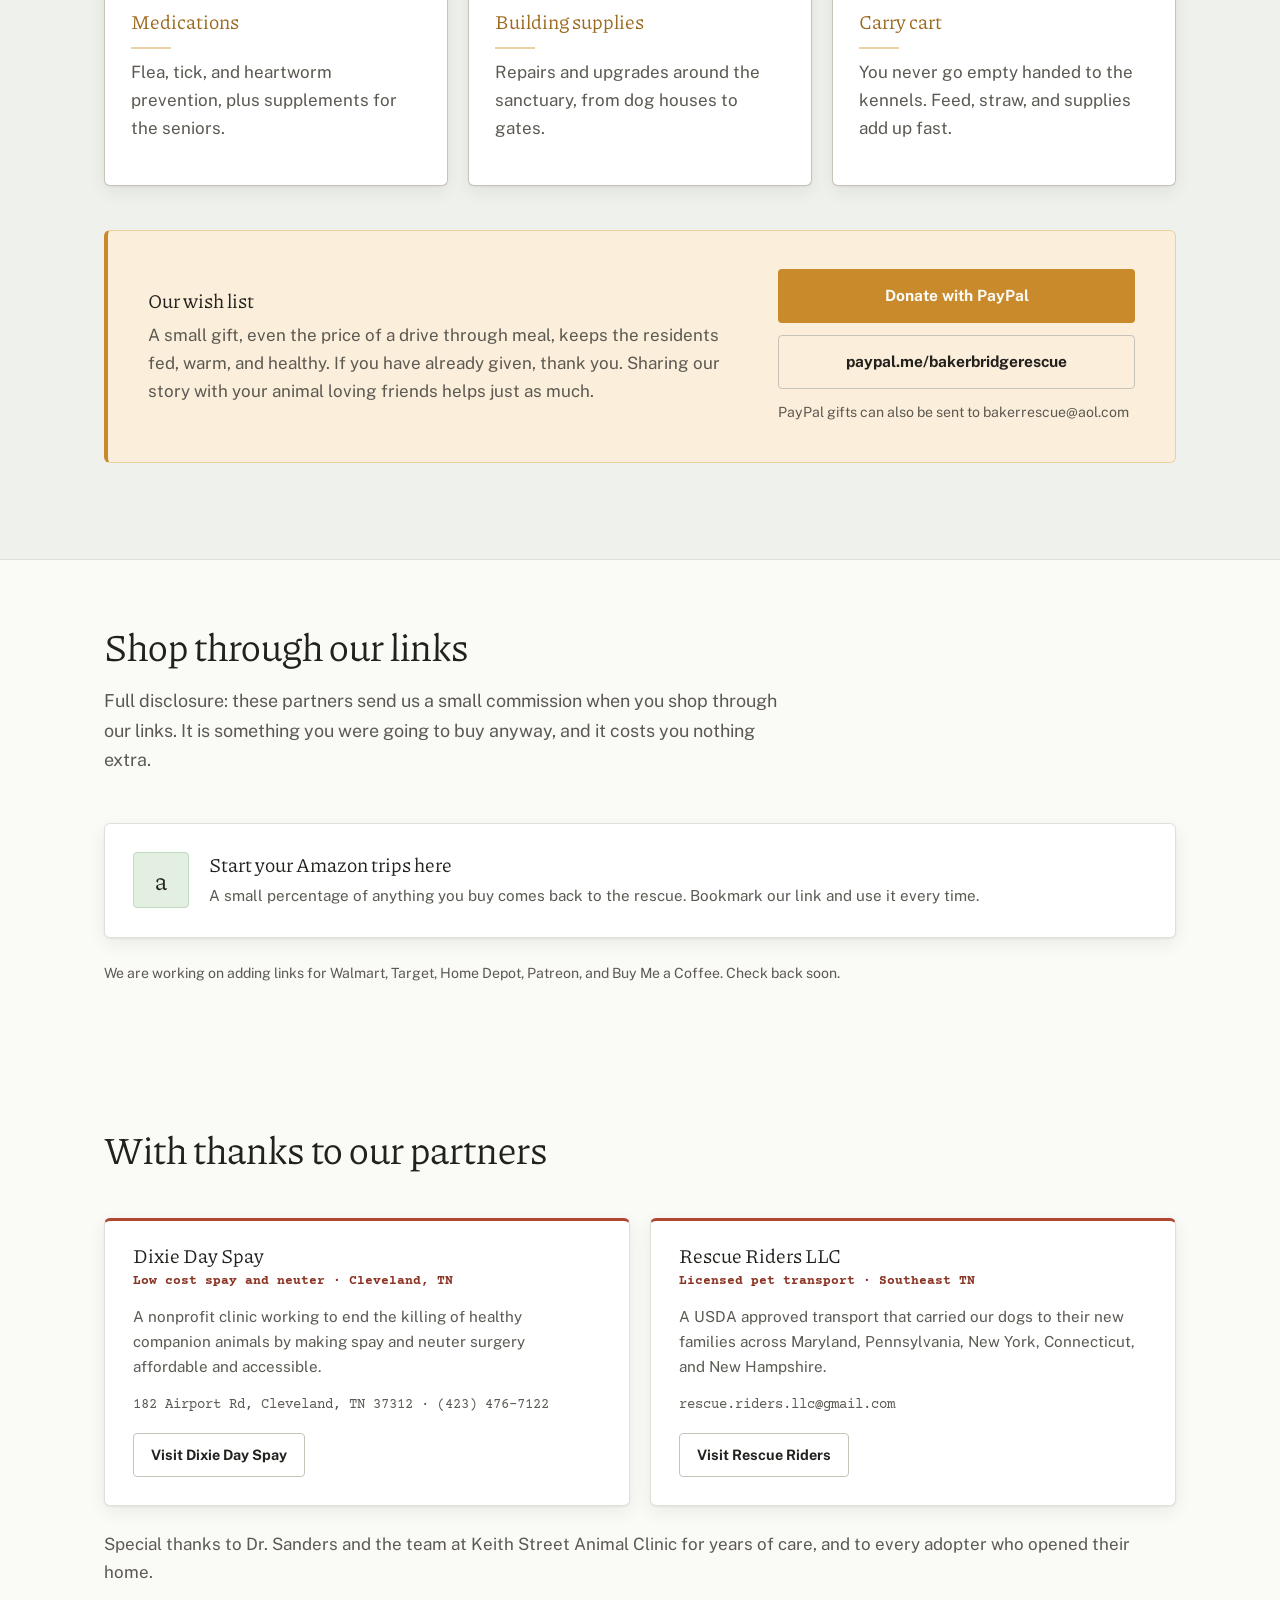
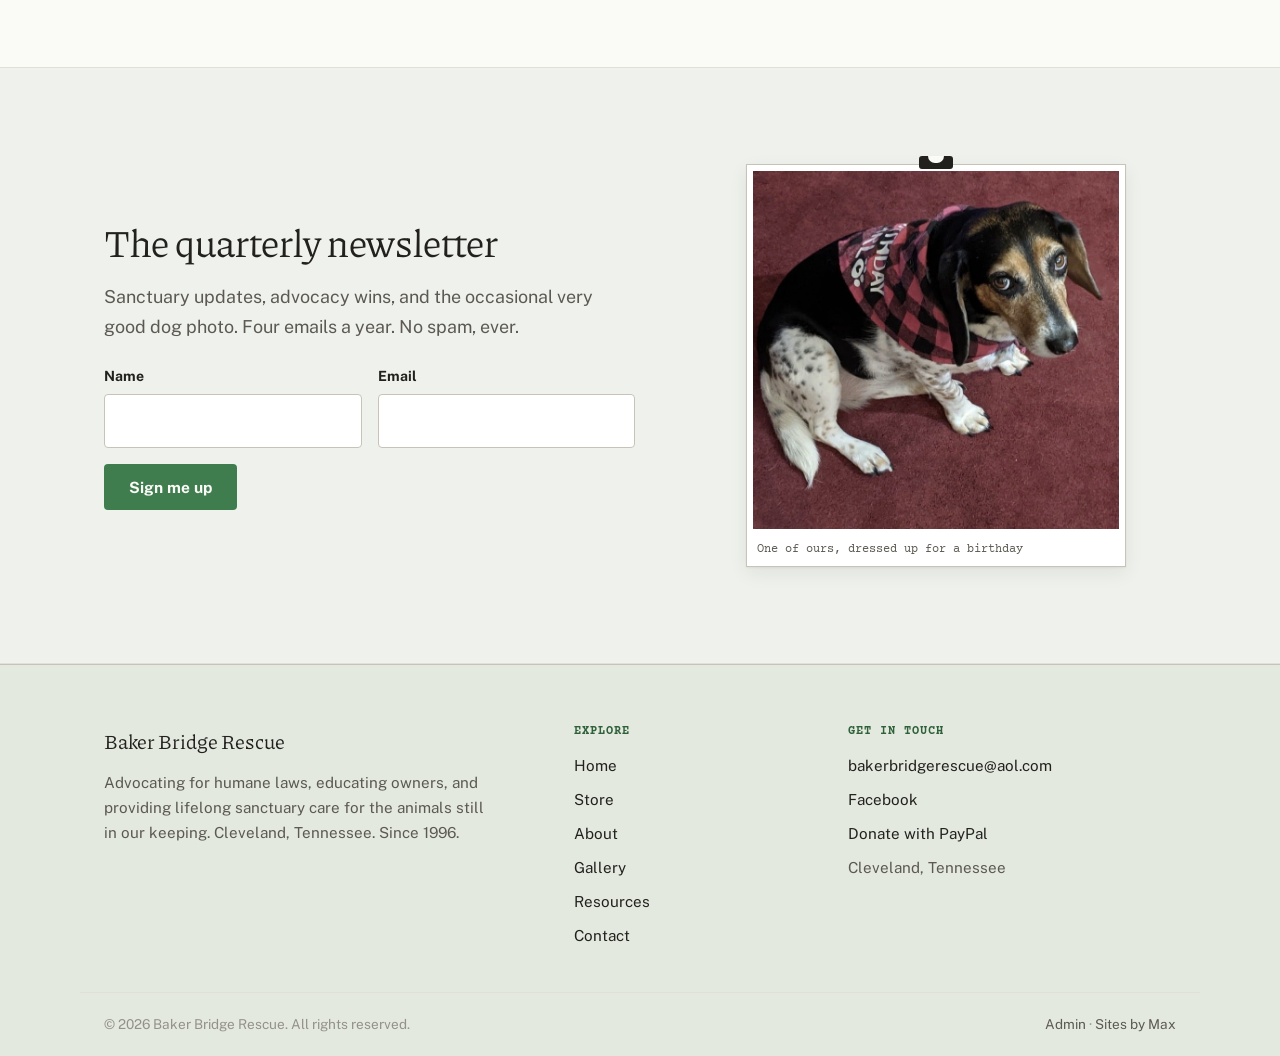
==== commit 0bd646bc: "updated website once more" ====
--- a/index.html
+++ b/index.html
@@ -5,7 +5,7 @@
   <meta name="viewport" content="width=device-width, initial-scale=1.0" />
   <title>Baker Bridge Rescue | Advocacy and Sanctuary in East Tennessee</title>
   <meta name="description" content="Baker Bridge Rescue has rehomed more than 1,600 dogs since 1996. Today it carries that work forward as an advocacy and sanctuary organization in Cleveland, Tennessee." />
-  <link rel="icon" href='data:image/svg+xml,<svg xmlns="http://www.w3.org/2000/svg" viewBox="0 0 24 24" fill="%2324425A"><ellipse cx="12" cy="16.2" rx="4.4" ry="3.9"/><ellipse cx="4.9" cy="10.6" rx="1.9" ry="2.5" transform="rotate(-22 4.9 10.6)"/><ellipse cx="9.3" cy="6.9" rx="2" ry="2.7" transform="rotate(-8 9.3 6.9)"/><ellipse cx="14.7" cy="6.9" rx="2" ry="2.7" transform="rotate(8 14.7 6.9)"/><ellipse cx="19.1" cy="10.6" rx="1.9" ry="2.5" transform="rotate(22 19.1 10.6)"/></svg>' />
+  <link rel="icon" href='data:image/svg+xml,<svg xmlns="http://www.w3.org/2000/svg" viewBox="0 0 24 24" fill="%233F7D4E"><ellipse cx="12" cy="16.2" rx="4.4" ry="3.9"/><ellipse cx="4.9" cy="10.6" rx="1.9" ry="2.5" transform="rotate(-22 4.9 10.6)"/><ellipse cx="9.3" cy="6.9" rx="2" ry="2.7" transform="rotate(-8 9.3 6.9)"/><ellipse cx="14.7" cy="6.9" rx="2" ry="2.7" transform="rotate(8 14.7 6.9)"/><ellipse cx="19.1" cy="10.6" rx="1.9" ry="2.5" transform="rotate(22 19.1 10.6)"/></svg>' />
   <meta property="og:title" content="Baker Bridge Rescue" />
   <meta property="og:description" content="Thirty years of second chances. Now an advocacy and sanctuary organization in East Tennessee." />
   <meta property="og:type" content="website" />
@@ -40,7 +40,7 @@
     <!-- ============ HERO ============ -->
     <section class="hero">
       <!-- TODO(Max): drop John's real footage in as assets/hero.mp4. The Pexels clip below is a temporary placeholder. -->
-      <video autoplay muted loop playsinline poster="assets/hero-poster.jpg" aria-hidden="true">
+      <video autoplay muted loop playsinline preload="auto" poster="assets/hero-poster.jpg" aria-hidden="true">
         <source src="assets/hero.mp4" type="video/mp4" />
         <source src="https://videos.pexels.com/video-files/9898282/9898282-uhd_2560_1440_24fps.mp4" type="video/mp4" />
       </video>
@@ -138,17 +138,6 @@
           <p class="lede">Real families who opened their homes. Tap a card to watch their videos.</p>
         </div>
         <div class="testi-row">
-          <a class="testi-card" href="https://youtu.be/LFSnE74JW7o" target="_blank" rel="noopener">
-            <div class="testi-thumb">
-              <img src="https://img.youtube.com/vi/LFSnE74JW7o/hqdefault.jpg" alt="Bella's video" loading="lazy" />
-              <span class="play"><span><svg viewBox="0 0 24 24" fill="currentColor"><path d="M8 5v14l11-7z"/></svg></span></span>
-            </div>
-            <div class="testi-body">
-              <h3>Bella</h3>
-              <p>John spotted her hiding under a car in a dangerous neighborhood. Her family cannot imagine life without her.</p>
-              <span class="watch">Watch Bella's video</span>
-            </div>
-          </a>
           <a class="testi-card" href="https://youtu.be/jcmB3L-pSvM" target="_blank" rel="noopener">
             <div class="testi-thumb">
               <img src="https://img.youtube.com/vi/jcmB3L-pSvM/hqdefault.jpg" alt="Coco's video" loading="lazy" />
@@ -361,7 +350,7 @@
   </footer>
 
   <script src="https://cdn.jsdelivr.net/npm/@supabase/supabase-js@2/dist/umd/supabase.js"></script>
-  <script src="config.js"></script>
+  <script src="config"></script>
   <script src="js/products.js"></script>
   <script src="js/site.js"></script>
   <script>
--- a/css/site.css
+++ b/css/site.css
@@ -425,6 +425,7 @@
 
 /* ---------- Stats ---------- */
 .stats { display: flex; flex-wrap: wrap; gap: 20px 56px; margin-top: 36px; }
+.stat { text-align: center; }
 .stat .num {
   font-family: var(--font-display);
   font-size: clamp(1.9rem, 3.6vw, 2.6rem);
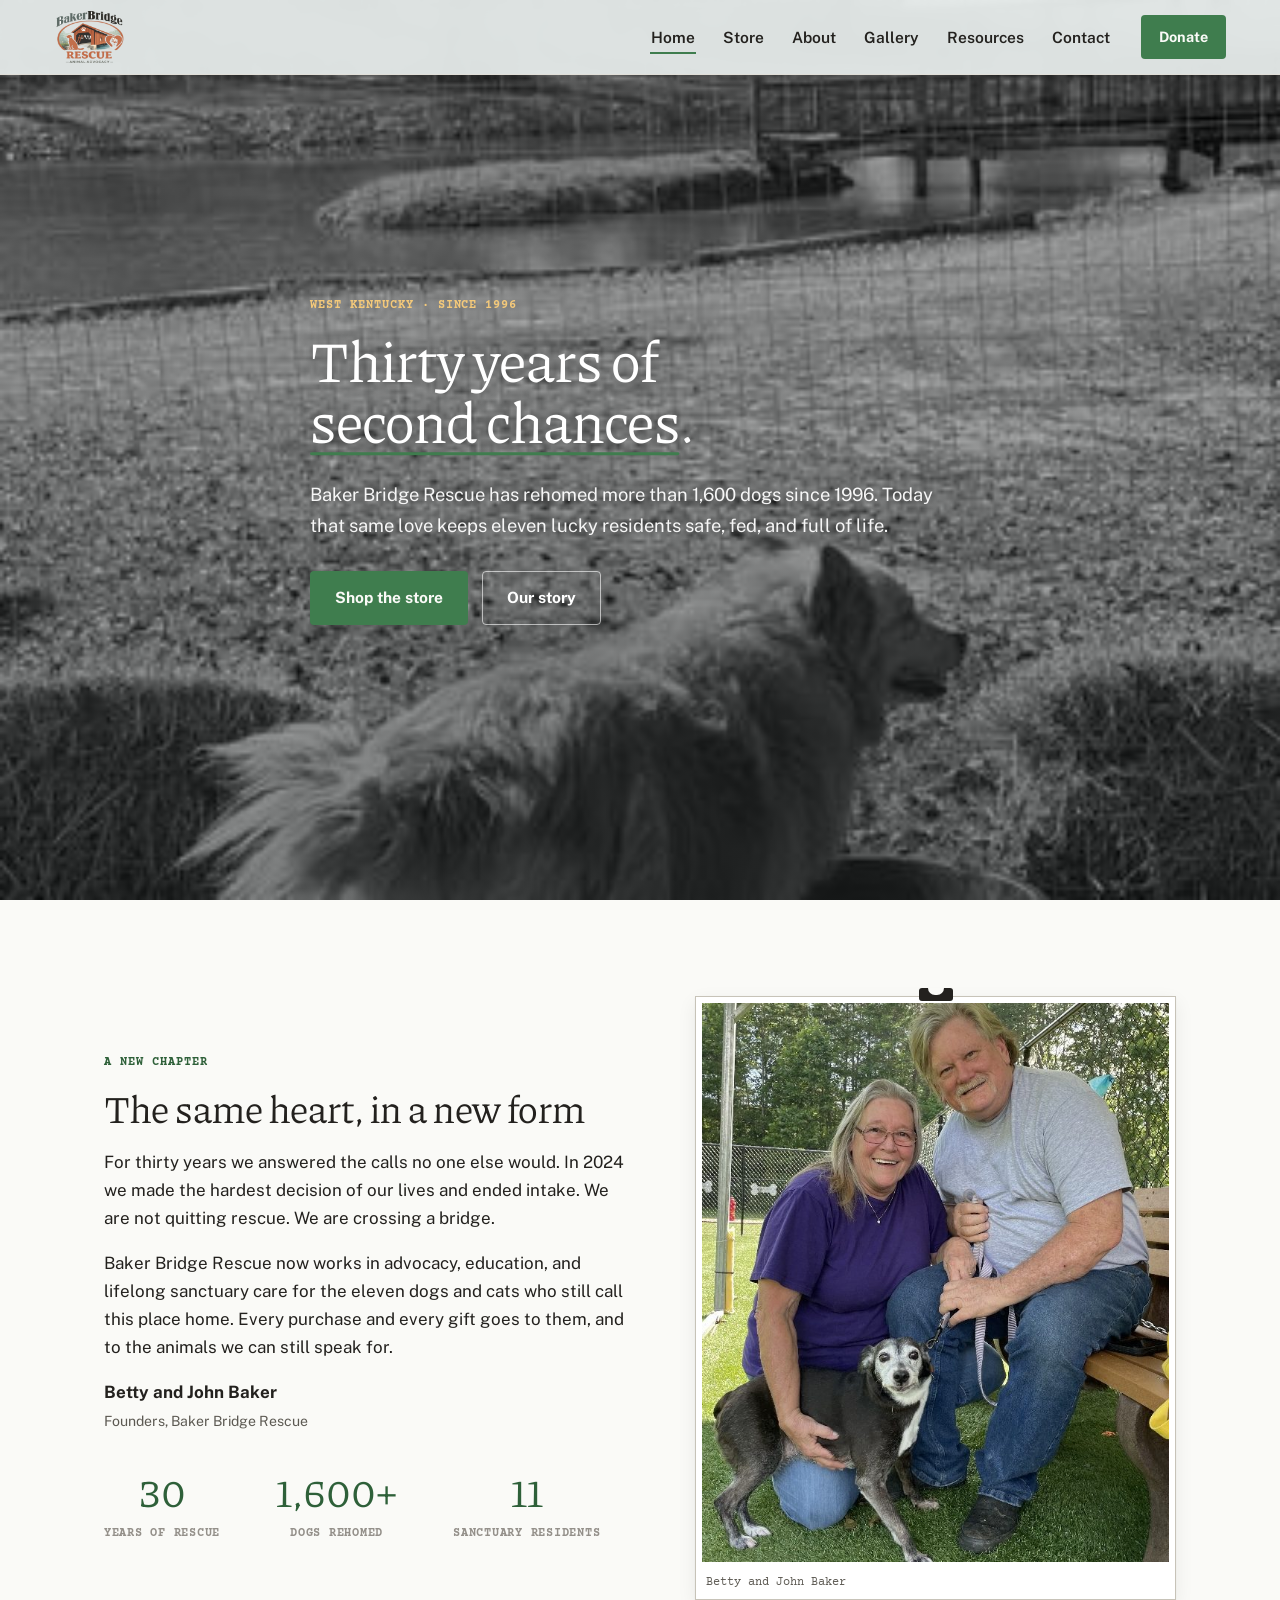
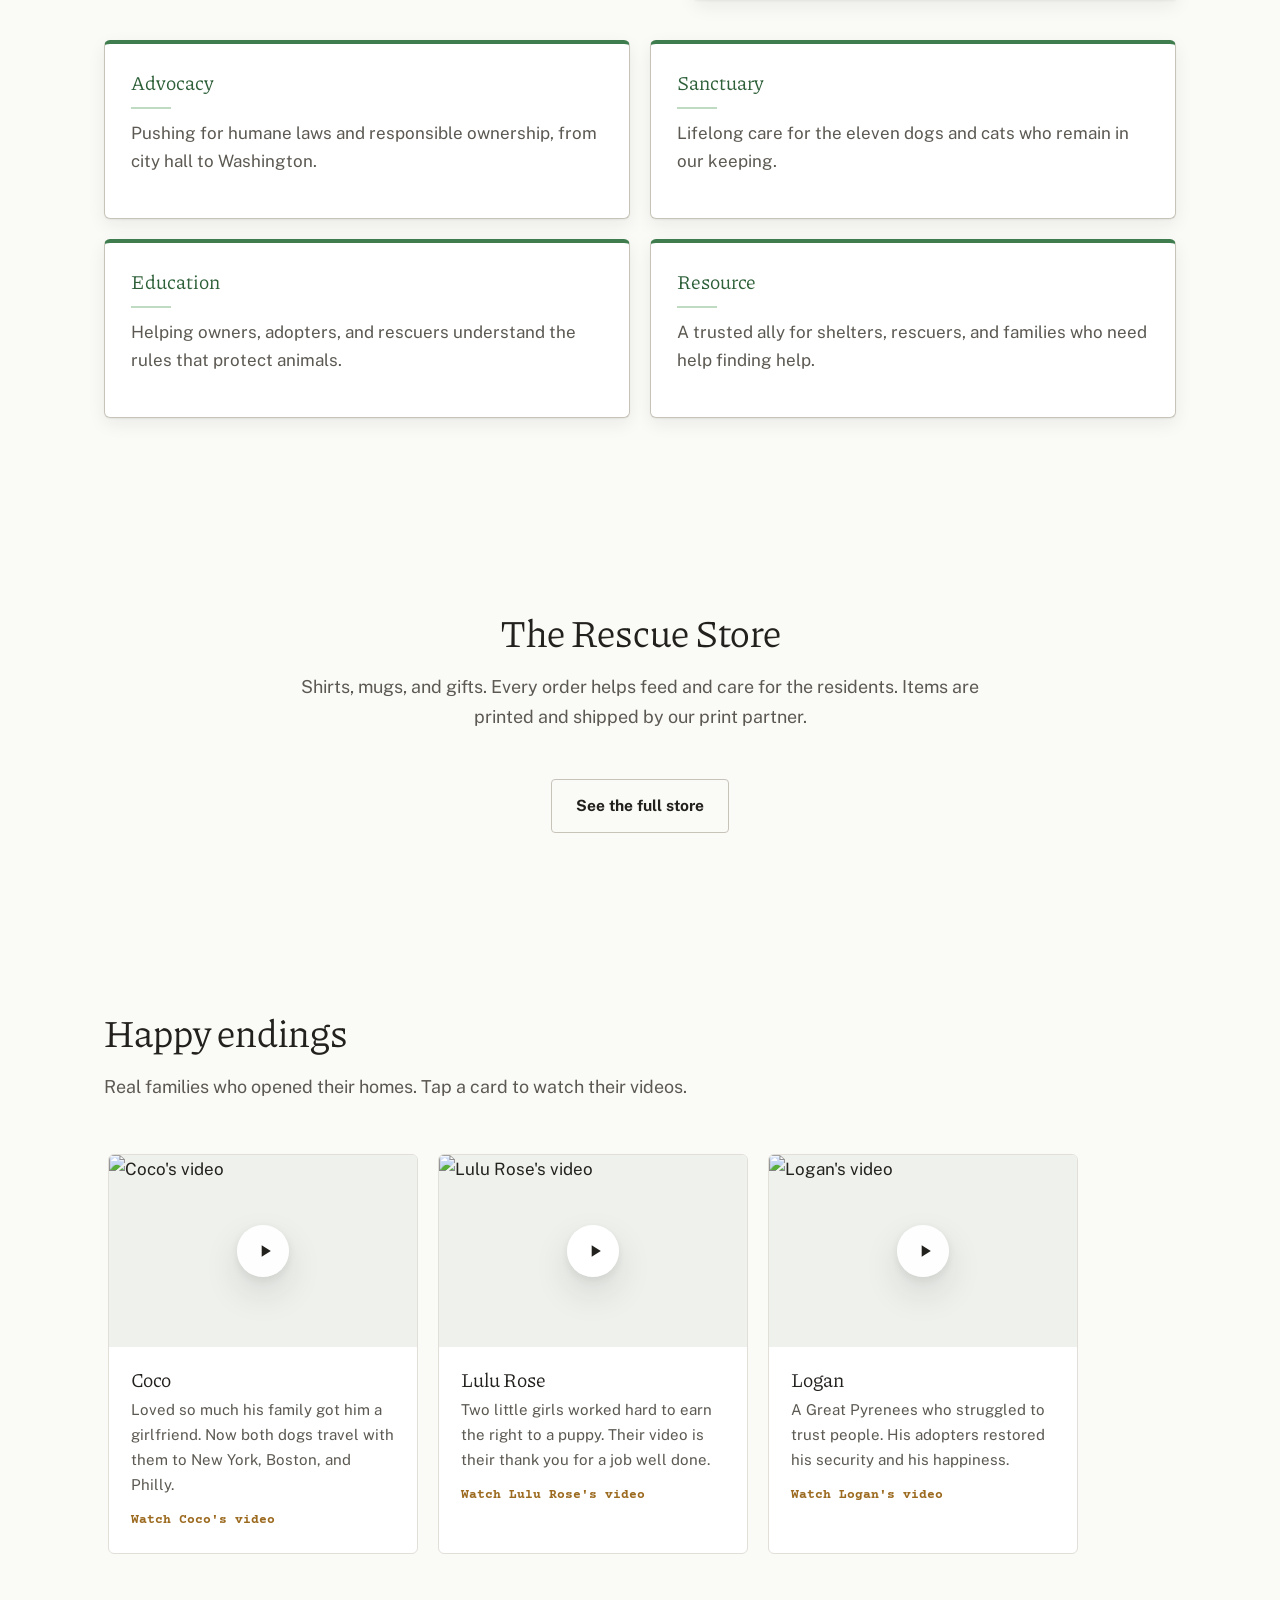
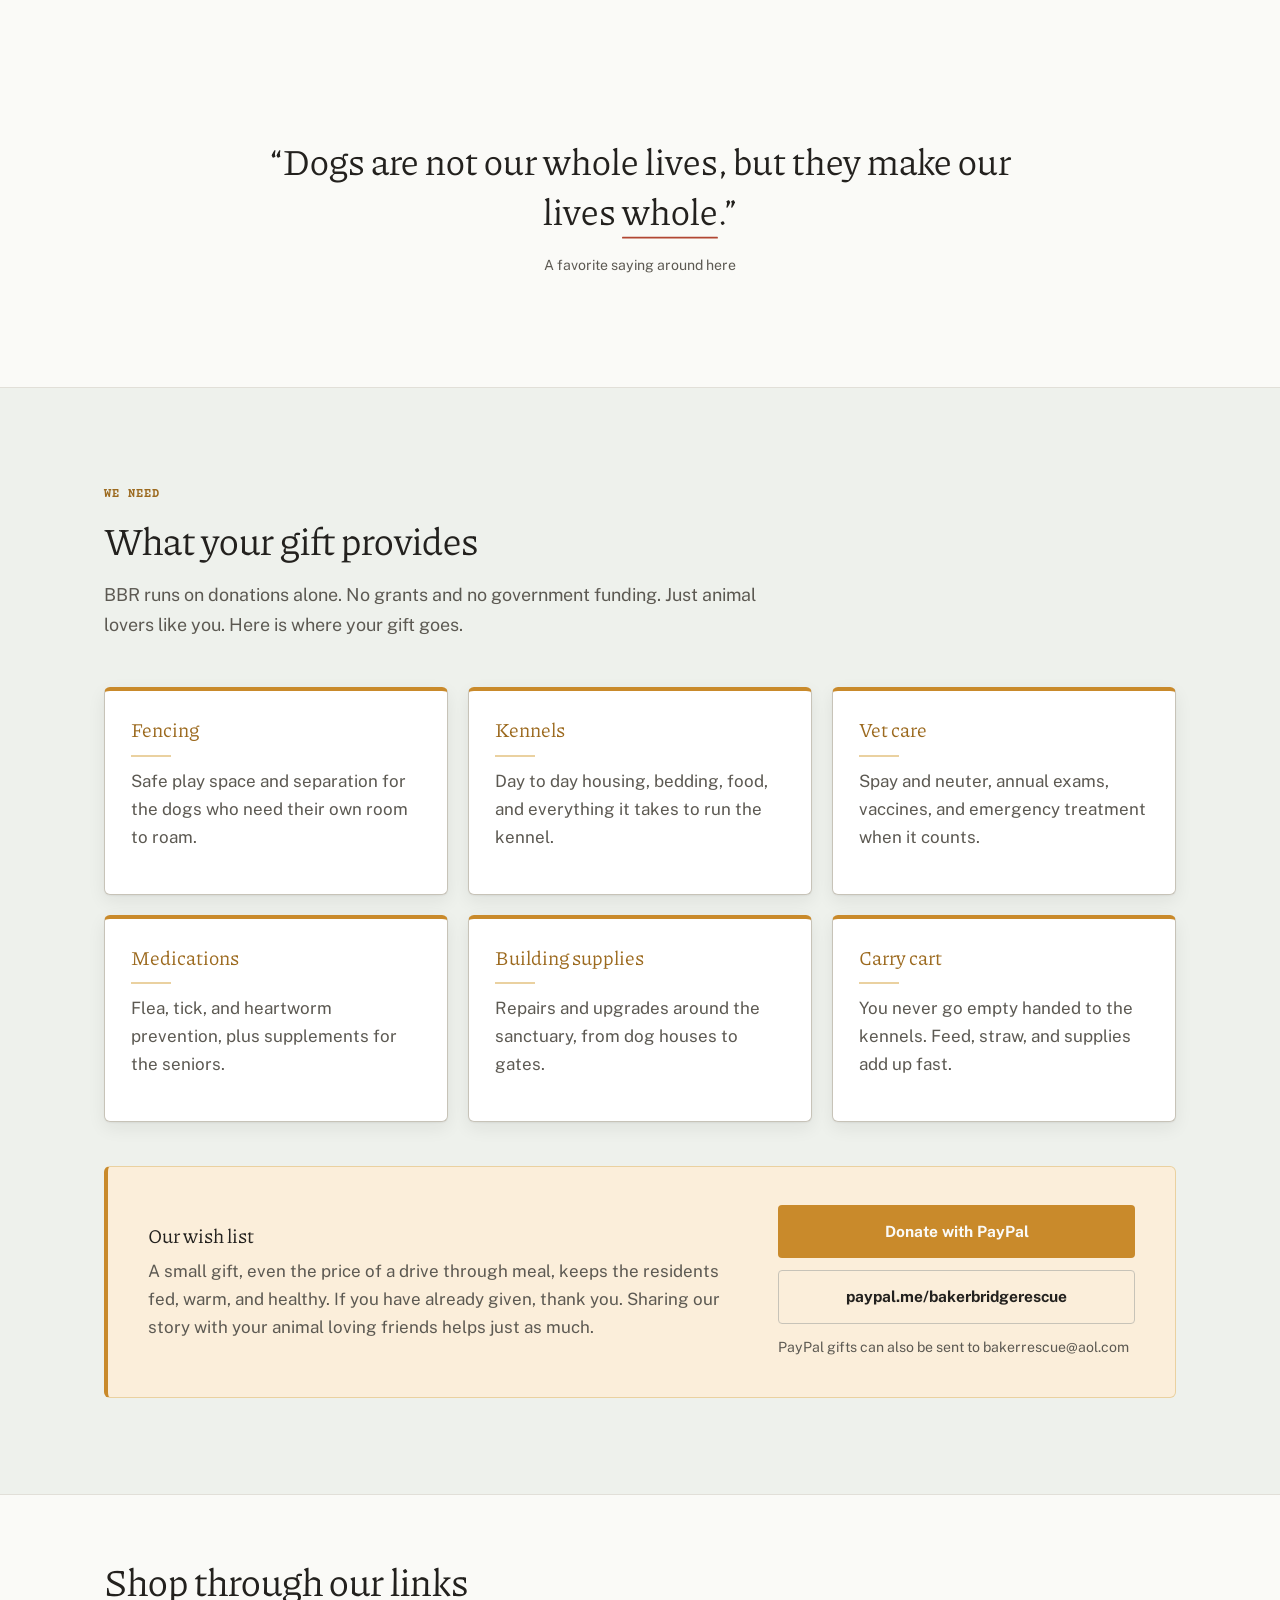
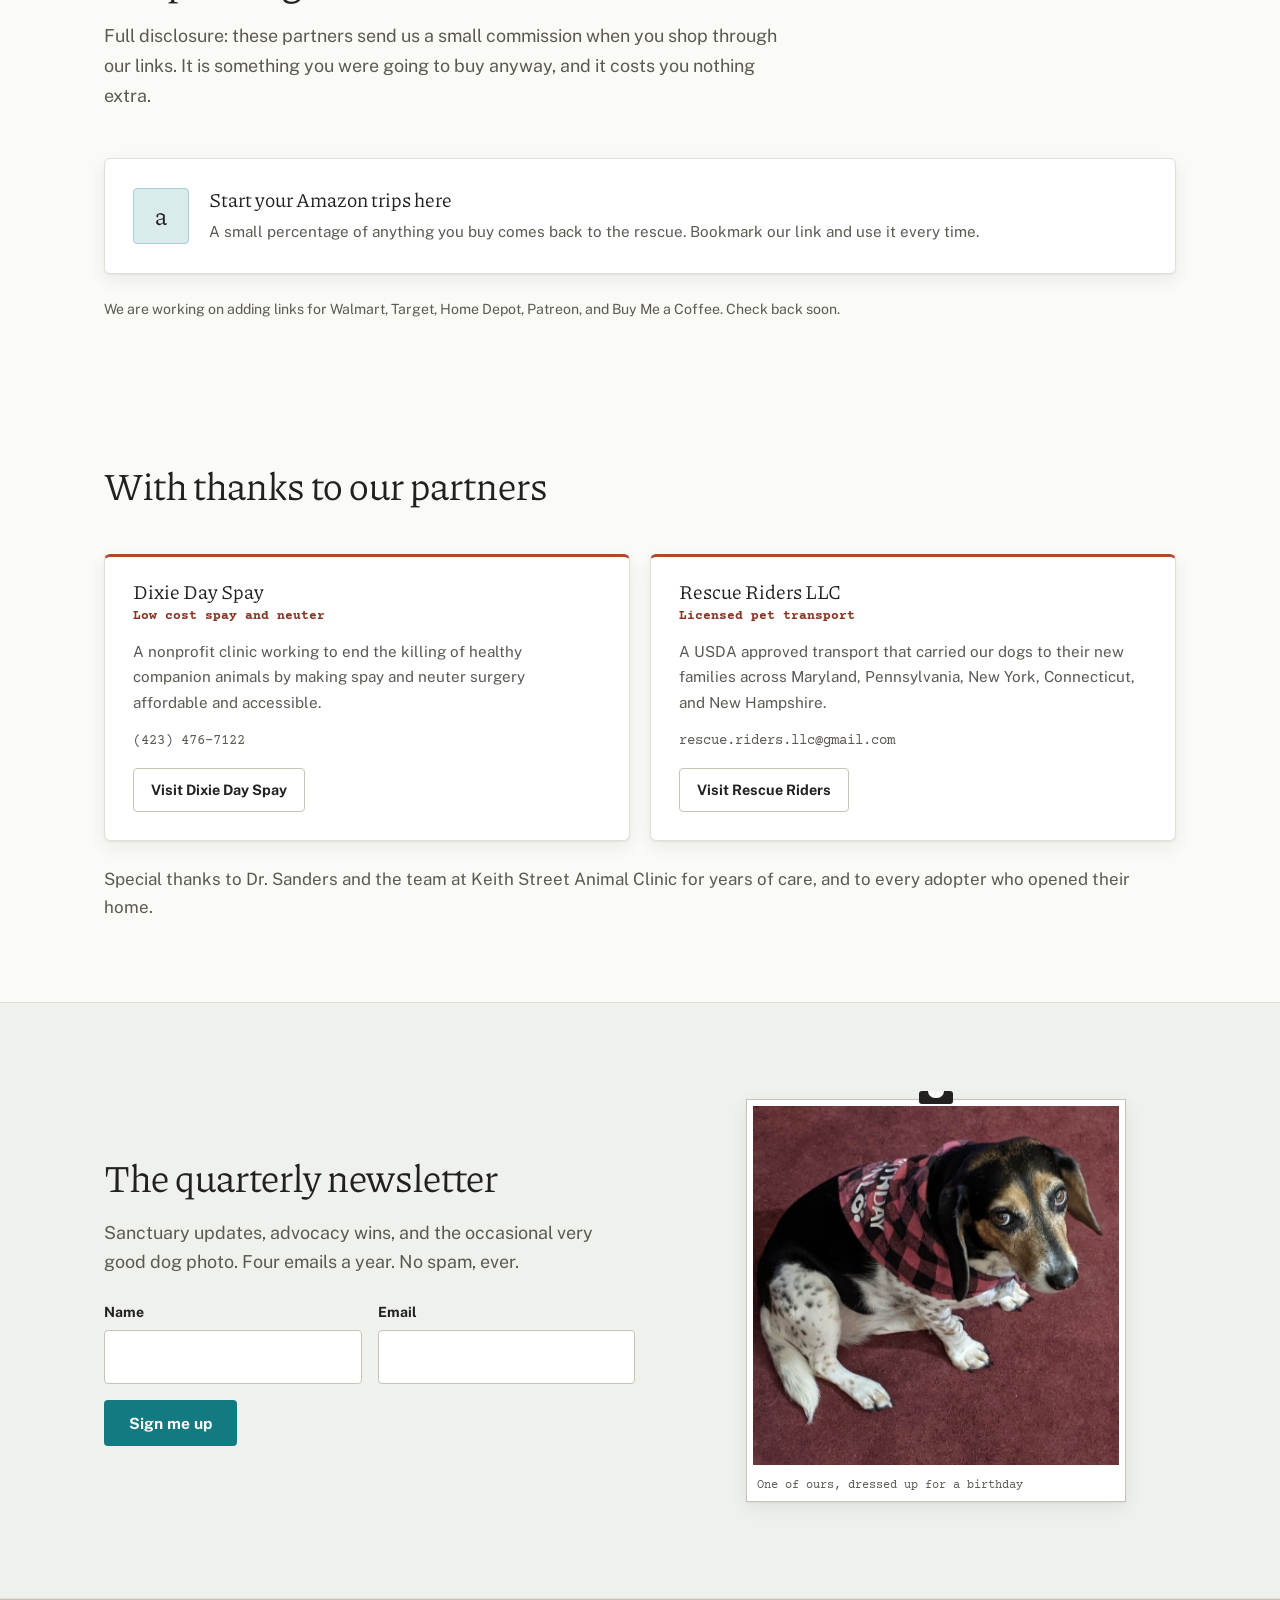
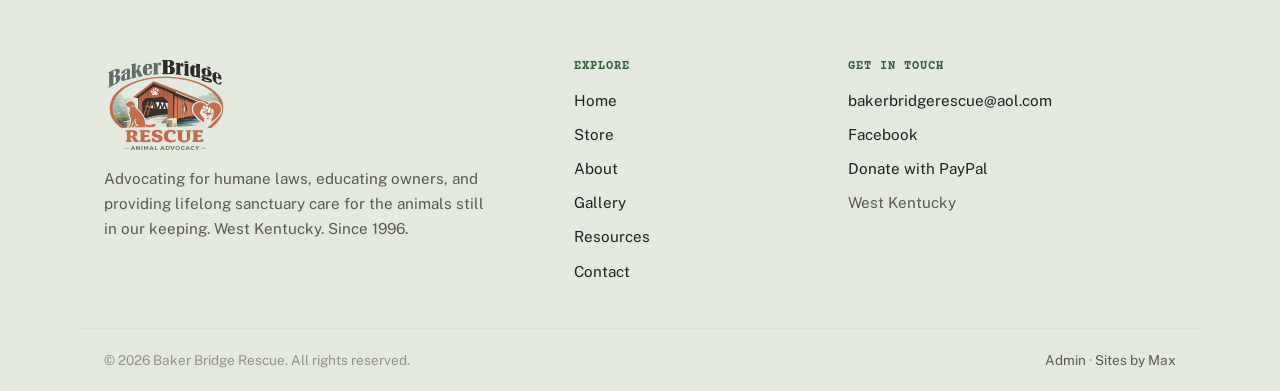
==== commit 53dd4544: "Updated website heavily" ====
--- a/index.html
+++ b/index.html
@@ -3,11 +3,11 @@
 <head>
   <meta charset="UTF-8" />
   <meta name="viewport" content="width=device-width, initial-scale=1.0" />
-  <title>Baker Bridge Rescue | Advocacy and Sanctuary in East Tennessee</title>
-  <meta name="description" content="Baker Bridge Rescue has rehomed more than 1,600 dogs since 1996. Today it carries that work forward as an advocacy and sanctuary organization in Cleveland, Tennessee." />
+  <title>Baker Bridge Rescue | Advocacy and Sanctuary in West Kentucky</title>
+  <meta name="description" content="Baker Bridge Rescue has rehomed more than 1,600 dogs since 1996. Today it carries that work forward as an advocacy and sanctuary organization in West Kentucky." />
   <link rel="icon" href='data:image/svg+xml,<svg xmlns="http://www.w3.org/2000/svg" viewBox="0 0 24 24" fill="%233F7D4E"><ellipse cx="12" cy="16.2" rx="4.4" ry="3.9"/><ellipse cx="4.9" cy="10.6" rx="1.9" ry="2.5" transform="rotate(-22 4.9 10.6)"/><ellipse cx="9.3" cy="6.9" rx="2" ry="2.7" transform="rotate(-8 9.3 6.9)"/><ellipse cx="14.7" cy="6.9" rx="2" ry="2.7" transform="rotate(8 14.7 6.9)"/><ellipse cx="19.1" cy="10.6" rx="1.9" ry="2.5" transform="rotate(22 19.1 10.6)"/></svg>' />
   <meta property="og:title" content="Baker Bridge Rescue" />
-  <meta property="og:description" content="Thirty years of second chances. Now an advocacy and sanctuary organization in East Tennessee." />
+  <meta property="og:description" content="Thirty years of second chances. Now an advocacy and sanctuary organization in West Kentucky." />
   <meta property="og:type" content="website" />
   <link rel="preconnect" href="https://fonts.googleapis.com" />
   <link rel="preconnect" href="https://fonts.gstatic.com" crossorigin />
@@ -17,9 +17,9 @@
 <body>
   <a class="skip-link" href="#main">Skip to content</a>
 
-  <header class="site-header on-hero">
+  <header class="site-header solid">
     <div class="wrap">
-      <a class="brand" href="index.html">Baker Bridge Rescue</a>
+      <a class="brand" href="index.html"><img class="brand-logo" src="assets/brand/logo.png" alt="Baker Bridge Rescue" /></a>
       <button class="nav-toggle" aria-expanded="false" aria-label="Menu">
         <svg viewBox="0 0 24 24" fill="none" stroke="currentColor" stroke-width="2.4" stroke-linecap="round"><path d="M4 7h16M4 12h16M4 17h16"/></svg>
       </button>
@@ -39,14 +39,19 @@
 
     <!-- ============ HERO ============ -->
     <section class="hero">
-      <!-- TODO(Max): drop John's real footage in as assets/hero.mp4. The Pexels clip below is a temporary placeholder. -->
       <video autoplay muted loop playsinline preload="auto" poster="assets/hero-poster.jpg" aria-hidden="true">
-        <source src="assets/hero.mp4" type="video/mp4" />
-        <source src="https://videos.pexels.com/video-files/9898282/9898282-uhd_2560_1440_24fps.mp4" type="video/mp4" />
+        <!-- TODO(Max): when John's real footage is ready, save it as assets/hero.mp4 and
+             uncomment the source below (kept first so it wins over the Pexels placeholder).
+             It stays commented out for now because a missing file 404s and blocks autoplay. -->
+        <!-- <source src="assets/hero.mp4" type="video/mp4" /> -->
+        <!-- 720p, not the UHD rendition: the 2560x1440 file is 32MB and needs several
+             seconds of buffering before the first frame, which read as "video won't
+             autoplay". Behind the gradient overlay the two are indistinguishable. -->
+        <source src="https://videos.pexels.com/video-files/9898282/9898282-hd_1280_720_24fps.mp4" type="video/mp4" />
       </video>
       <div class="wrap">
         <div class="hero-inner hero-stagger">
-          <span class="eyebrow">Cleveland, Tennessee &middot; Since 1996</span>
+          <span class="eyebrow">West Kentucky &middot; Since 1996</span>
           <h1>Thirty years of <span class="uline uline--load">second chances<svg viewBox="0 0 240 12" preserveAspectRatio="none" aria-hidden="true"><path d="M4 6 L236 6"/></svg></span>.</h1>
           <p class="lede">Baker Bridge Rescue has rehomed more than 1,600 dogs since 1996. Today that same love keeps eleven lucky residents safe, fed, and full of life.</p>
           <div class="hero-ctas">
@@ -54,18 +59,6 @@
             <a class="btn btn-on-dark" href="about.html">Our story</a>
           </div>
         </div>
-      </div>
-    </section>
-
-    <!-- ============ FEATURED STORE ============ -->
-    <section id="store" class="section">
-      <div class="wrap">
-        <div class="section-head center">
-          <h2>The Rescue Store</h2>
-          <p class="lede">Shirts, mugs, and gifts. Every order helps feed and care for the residents. Items are printed and shipped by our print partner.</p>
-        </div>
-        <div id="featured-store"></div>
-        <p class="center mt-40"><a class="btn btn-quiet" href="shop.html">See the full store</a></p>
       </div>
     </section>
 
@@ -92,7 +85,7 @@
           </figure>
         </div>
 
-        <div class="grid grid-2 mt-40 reveal">
+        <div class="grid grid-2 mt-40 reveal" id="home-cards-pillars">
           <div class="card case">
             <h3>Advocacy</h3>
             <p class="muted">Pushing for humane laws and responsible ownership, from city hall to Washington.</p>
@@ -113,20 +106,15 @@
       </div>
     </section>
 
-    <!-- ============ DOC'S STORY ============ -->
-    <section class="section wash accent-red">
-      <div class="wrap">
-        <div class="split flip">
-          <div class="video-embed reveal">
-            <iframe src="https://www.youtube.com/embed/f0LQsP3w0jo" title="Doc's story" loading="lazy" allow="accelerometer; autoplay; clipboard-write; encrypted-media; gyroscope; picture-in-picture" allowfullscreen></iframe>
-          </div>
-          <div class="reveal reveal-d2">
-            <span class="eyebrow">A success story</span>
-            <h2>Doc's story</h2>
-            <p>Tyson, better known as Doc, came to us feral, terrified, and covered in mange. We nursed his body back to health. The fear took longer.</p>
-            <p>Then a patient young couple took him home and kept working. Watch him now. Off leash, confident, and free. This is why we did it for thirty years.</p>
-          </div>
-        </div>
+    <!-- ============ FEATURED STORE ============ -->
+    <section id="store" class="section accent-terracotta">
+      <div class="wrap">
+        <div class="section-head center">
+          <h2>The Rescue Store</h2>
+          <p class="lede">Shirts, mugs, and gifts. Every order helps feed and care for the residents. Items are printed and shipped by our print partner.</p>
+        </div>
+        <div id="featured-store"></div>
+        <p class="center mt-40"><a class="btn btn-quiet" href="shop.html">See the full store</a></p>
       </div>
     </section>
 
@@ -137,7 +125,9 @@
           <h2>Happy endings</h2>
           <p class="lede">Real families who opened their homes. Tap a card to watch their videos.</p>
         </div>
-        <div class="testi-row">
+        <!-- Filled from the testimonials table (managed in /admin). These three
+             cards stay as a fallback if the table is empty or unreachable. -->
+        <div class="testi-row" id="happy-endings">
           <a class="testi-card" href="https://youtu.be/jcmB3L-pSvM" target="_blank" rel="noopener">
             <div class="testi-thumb">
               <img src="https://img.youtube.com/vi/jcmB3L-pSvM/hqdefault.jpg" alt="Coco's video" loading="lazy" />
@@ -191,7 +181,7 @@
           <h2>What your gift provides</h2>
           <p class="lede">BBR runs on donations alone. No grants and no government funding. Just animal lovers like you. Here is where your gift goes.</p>
         </div>
-        <div class="grid grid-3 reveal">
+        <div class="grid grid-3 reveal" id="home-cards-gifts">
           <div class="card case">
             <h3>Fencing</h3>
             <p class="muted">Safe play space and separation for the dogs who need their own room to roam.</p>
@@ -233,7 +223,7 @@
     </section>
 
     <!-- ============ AFFILIATES ============ -->
-    <section class="section tight">
+    <section class="section tight accent-teal">
       <div class="wrap">
         <div class="section-head reveal">
           <h2>Shop through our links</h2>
@@ -257,17 +247,17 @@
         <div class="section-head reveal">
           <h2>With thanks to our partners</h2>
         </div>
-        <div class="grid grid-2">
+        <div class="grid grid-2 reveal" id="home-cards-partners">
           <div class="card partner-card reveal">
             <h3>Dixie Day Spay</h3>
-            <div class="tag">Low cost spay and neuter &middot; Cleveland, TN</div>
+            <div class="tag">Low cost spay and neuter</div>
             <p>A nonprofit clinic working to end the killing of healthy companion animals by making spay and neuter surgery affordable and accessible.</p>
-            <div class="meta">182 Airport Rd, Cleveland, TN 37312 &middot; (423) 476-7122</div>
+            <div class="meta">(423) 476-7122</div>
             <a class="btn btn-quiet btn-sm" href="http://www.dixiedogsandcats.org/" target="_blank" rel="noopener">Visit Dixie Day Spay</a>
           </div>
           <div class="card partner-card reveal reveal-d1">
             <h3>Rescue Riders LLC</h3>
-            <div class="tag">Licensed pet transport &middot; Southeast TN</div>
+            <div class="tag">Licensed pet transport</div>
             <p>A USDA approved transport that carried our dogs to their new families across Maryland, Pennsylvania, New York, Connecticut, and New Hampshire.</p>
             <div class="meta">rescue.riders.llc@gmail.com</div>
             <a class="btn btn-quiet btn-sm" href="https://bookwhen.com/pooches" target="_blank" rel="noopener">Visit Rescue Riders</a>
@@ -278,7 +268,7 @@
     </section>
 
     <!-- ============ NEWSLETTER ============ -->
-    <section class="section wash">
+    <section class="section wash accent-teal">
       <div class="wrap">
         <div class="split">
           <div class="reveal">
@@ -319,8 +309,8 @@
   <footer class="site-footer">
     <div class="wrap top">
       <div>
-        <div class="footer-brand">Baker Bridge Rescue</div>
-        <p class="footer-mission">Advocating for humane laws, educating owners, and providing lifelong sanctuary care for the animals still in our keeping. Cleveland, Tennessee. Since 1996.</p>
+        <img class="footer-logo" src="assets/brand/logo.png" alt="Baker Bridge Rescue" />
+        <p class="footer-mission">Advocating for humane laws, educating owners, and providing lifelong sanctuary care for the animals still in our keeping. West Kentucky. Since 1996.</p>
       </div>
       <div>
         <h4>Explore</h4>
@@ -339,7 +329,7 @@
           <li><a href="mailto:bakerbridgerescue@aol.com">bakerbridgerescue@aol.com</a></li>
           <li><a href="https://www.facebook.com/BakerBridgeRescue/" target="_blank" rel="noopener">Facebook</a></li>
           <li><a href="https://www.paypal.com/cgi-bin/webscr?cmd=_s-xclick&amp;hosted_button_id=EB9VP54KJB4Y6" target="_blank" rel="noopener">Donate with PayPal</a></li>
-          <li>Cleveland, Tennessee</li>
+          <li>West Kentucky</li>
         </ul>
       </div>
     </div>
@@ -351,10 +341,12 @@
 
   <script src="https://cdn.jsdelivr.net/npm/@supabase/supabase-js@2/dist/umd/supabase.js"></script>
   <script src="config"></script>
-  <script src="js/products.js"></script>
+  <script src="js/products.j"></script>
+  <script src="js/testimonials.js"></script>
+  <script src="js/home-cards.js"></script>
   <script src="js/site.js"></script>
   <script>
-    BBRShop.mount("#featured-store", { limit: 4, emptyMsg: "New products are on the way. Check back soon." });
+    BBRShop.mount("#featured-store", { featured: true, limit: 4, emptyMsg: "New products are on the way. Check back soon." });
   </script>
 </body>
 </html>
--- a/css/site.css
+++ b/css/site.css
@@ -36,8 +36,26 @@
   --red-soft: #F7E6E1;
   --red-line: #E8C2B7;
 
+  /* John's brand swatches. Base tones are deepened enough to stay legible for
+     text and on-accent buttons; the -soft tints wash whole sections. */
+  --terra: #BE5A3B;   /* from #DC8665 */
+  --terra-deep: #98462C;
+  --terra-soft: #F8E6DB;
+  --terra-line: #E9C7B4;
+
+  --teal: #127A80;    /* from #138086 */
+  --teal-deep: #0C5A5F;
+  --teal-soft: #DAEBEC;
+  --teal-line: #A6D0D2;
+
+  --purple: #534666;  /* #534666 */
+  --purple-deep: #3E3550;
+  --purple-soft: #E7E3EE;
+  --purple-line: #C7BFD6;
+
   /* Per-section accent, defaults to the site's green. Section wrapper
-     classes .accent-gold / .accent-red override these for their subtree. */
+     classes .accent-gold / .accent-red / .accent-teal / .accent-purple /
+     .accent-terracotta override these for their subtree. */
   --accent: var(--brand);
   --accent-deep: var(--brand-deep);
   --accent-soft: var(--brand-soft);
@@ -56,6 +74,9 @@
 .accent-green { --accent: var(--brand); --accent-deep: var(--brand-deep); --accent-soft: var(--brand-soft); --accent-line: var(--brand-line); }
 .accent-gold { --accent: var(--gold); --accent-deep: var(--gold-deep); --accent-soft: var(--gold-soft); --accent-line: var(--gold-line); }
 .accent-red { --accent: var(--red); --accent-deep: var(--red-deep); --accent-soft: var(--red-soft); --accent-line: var(--red-line); }
+.accent-teal { --accent: var(--teal); --accent-deep: var(--teal-deep); --accent-soft: var(--teal-soft); --accent-line: var(--teal-line); }
+.accent-purple { --accent: var(--purple); --accent-deep: var(--purple-deep); --accent-soft: var(--purple-soft); --accent-line: var(--purple-line); }
+.accent-terracotta { --accent: var(--terra); --accent-deep: var(--terra-deep); --accent-soft: var(--terra-soft); --accent-line: var(--terra-line); }
 
 * { box-sizing: border-box; }
 html { scroll-behavior: smooth; -webkit-text-size-adjust: 100%; }
@@ -138,6 +159,8 @@
 .wrap { max-width: 1120px; margin: 0 auto; padding: 0 24px; }
 .section { padding: 96px 0; }
 .section.tight { padding: 64px 0; }
+/* Washed sections use a quiet neutral panel. Color lives in the elements
+   inside them (cards, buttons, eyebrows), not the background. */
 .wash { background: var(--panel); border-block: 1px solid var(--line); }
 .section-head { max-width: 700px; margin-bottom: 48px; }
 .section-head.center { margin-inline: auto; }
@@ -196,14 +219,12 @@
   box-shadow: 0 1px 0 var(--line);
 }
 .brand {
-  font-family: var(--font-display);
-  font-size: 1.16rem;
-  color: var(--ink);
+  display: inline-flex;
+  align-items: center;
   text-decoration: none;
-  white-space: nowrap;
-}
-.on-hero .brand { color: #fff; }
-.site-header.scrolled .brand { color: var(--ink); }
+}
+.brand-logo { height: 52px; width: auto; display: block; }
+@media (max-width: 520px) { .brand-logo { height: 42px; } }
 
 .nav-links {
   display: flex;
@@ -429,7 +450,7 @@
 .stat .num {
   font-family: var(--font-display);
   font-size: clamp(1.9rem, 3.6vw, 2.6rem);
-  color: var(--ink);
+  color: var(--accent-deep);
   line-height: 1;
   display: inline-block;
 }
@@ -680,10 +701,26 @@
 .page-hero { padding: calc(var(--header-h) + 64px) 0 48px; }
 .page-hero .lede { margin-top: 4px; }
 
+/* Resources: header with a colorful paw-trail graphic; neutral background so
+   the color lives in the graphic, not the whole band. */
+.res-hero { border-bottom: 1px solid var(--line); }
+.res-hero-inner { display: grid; grid-template-columns: 1.6fr 1fr; gap: 36px; align-items: center; }
+.res-hero-text { max-width: 640px; }
+.res-hero-art { justify-self: end; width: 100%; max-width: 320px; }
+.res-hero-art svg { width: 100%; height: auto; display: block; }
+@media (max-width: 760px) {
+  .res-hero-inner { grid-template-columns: 1fr; gap: 20px; }
+  .res-hero-art { justify-self: start; max-width: 220px; }
+}
+
 /* ---------- Gallery ---------- */
-.masonry { columns: 3 250px; column-gap: 18px; }
+/* Explicit columns, not CSS auto-masonry: each photo's column and position
+   are stored in the database and set in /admin, so this layout mirrors the
+   admin exactly. gallery.js fills three .masonry-col children. */
+.masonry { display: flex; gap: 18px; align-items: flex-start; }
+.masonry-col { flex: 1 1 0; min-width: 0; display: flex; flex-direction: column; gap: 18px; }
 .masonry figure {
-  margin: 0 0 18px;
+  margin: 0;
   break-inside: avoid;
   background: var(--card);
   border: 1px solid var(--line);
@@ -694,7 +731,20 @@
   transition: border-color 0.15s ease, box-shadow 0.15s ease;
 }
 .masonry figure:hover { border-color: var(--line-deep); box-shadow: var(--shadow-2); }
-.masonry img { width: 100%; border-radius: 3px; }
+.masonry img { width: 100%; border-radius: 3px; display: block; }
+.masonry figcaption {
+  font-size: 0.86rem;
+  color: var(--soft);
+  padding: 8px 2px 2px;
+  line-height: 1.45;
+}
+/* Loading / error message inside a grid, before the photos arrive */
+.masonry.is-state { display: block; }
+/* On phones the three columns stack: column 1's photos, then 2, then 3 —
+   each column's own top-to-bottom order is preserved. */
+@media (max-width: 640px) {
+  .masonry { flex-direction: column; }
+}
 
 .lightbox {
   position: fixed;
@@ -830,6 +880,7 @@
   margin-bottom: 14px;
 }
 .footer-brand { font-family: var(--font-display); font-size: 1.25rem; color: var(--ink); margin-bottom: 12px; }
+.footer-logo { height: 90px; width: auto; margin-bottom: 16px; }
 .footer-mission { font-size: 0.95rem; color: var(--soft); max-width: 44ch; }
 .site-footer ul { list-style: none; margin: 0; padding: 0; display: grid; gap: 9px; }
 .site-footer li { color: var(--soft); font-size: 0.95rem; }
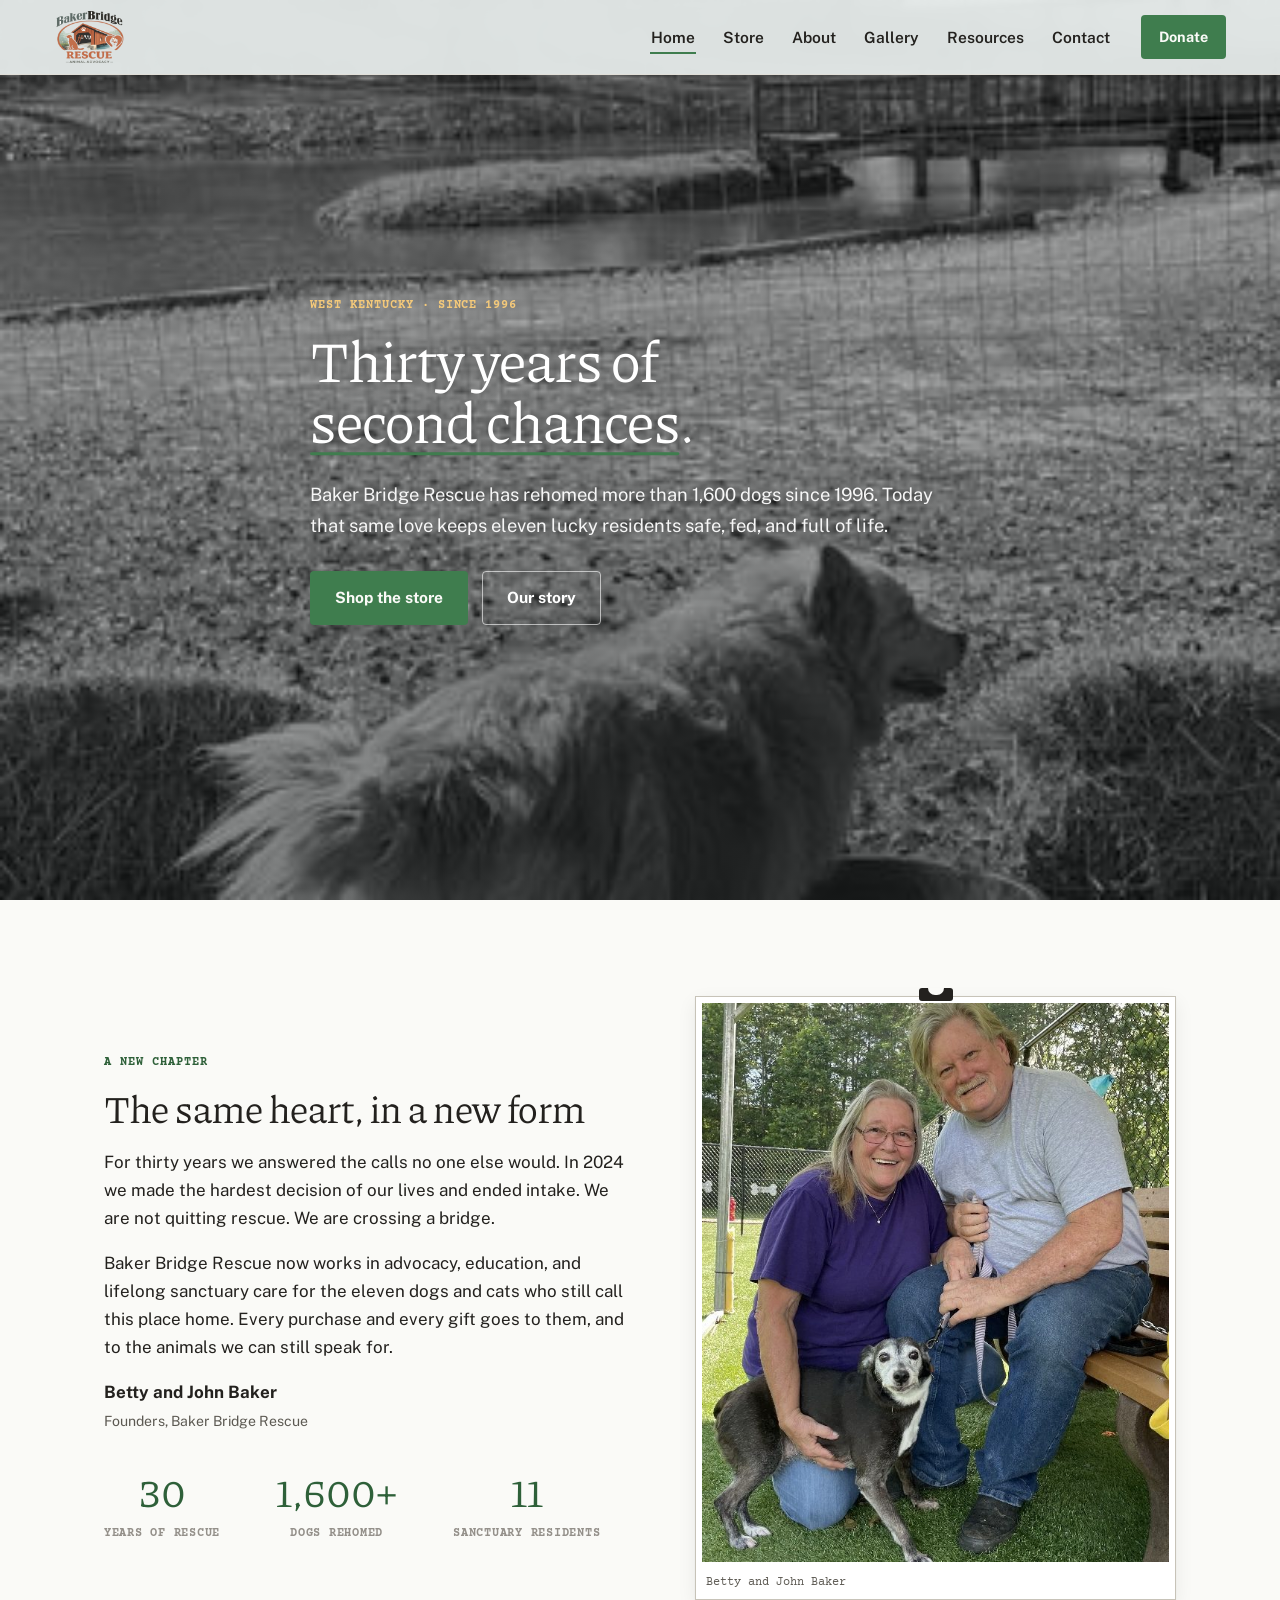
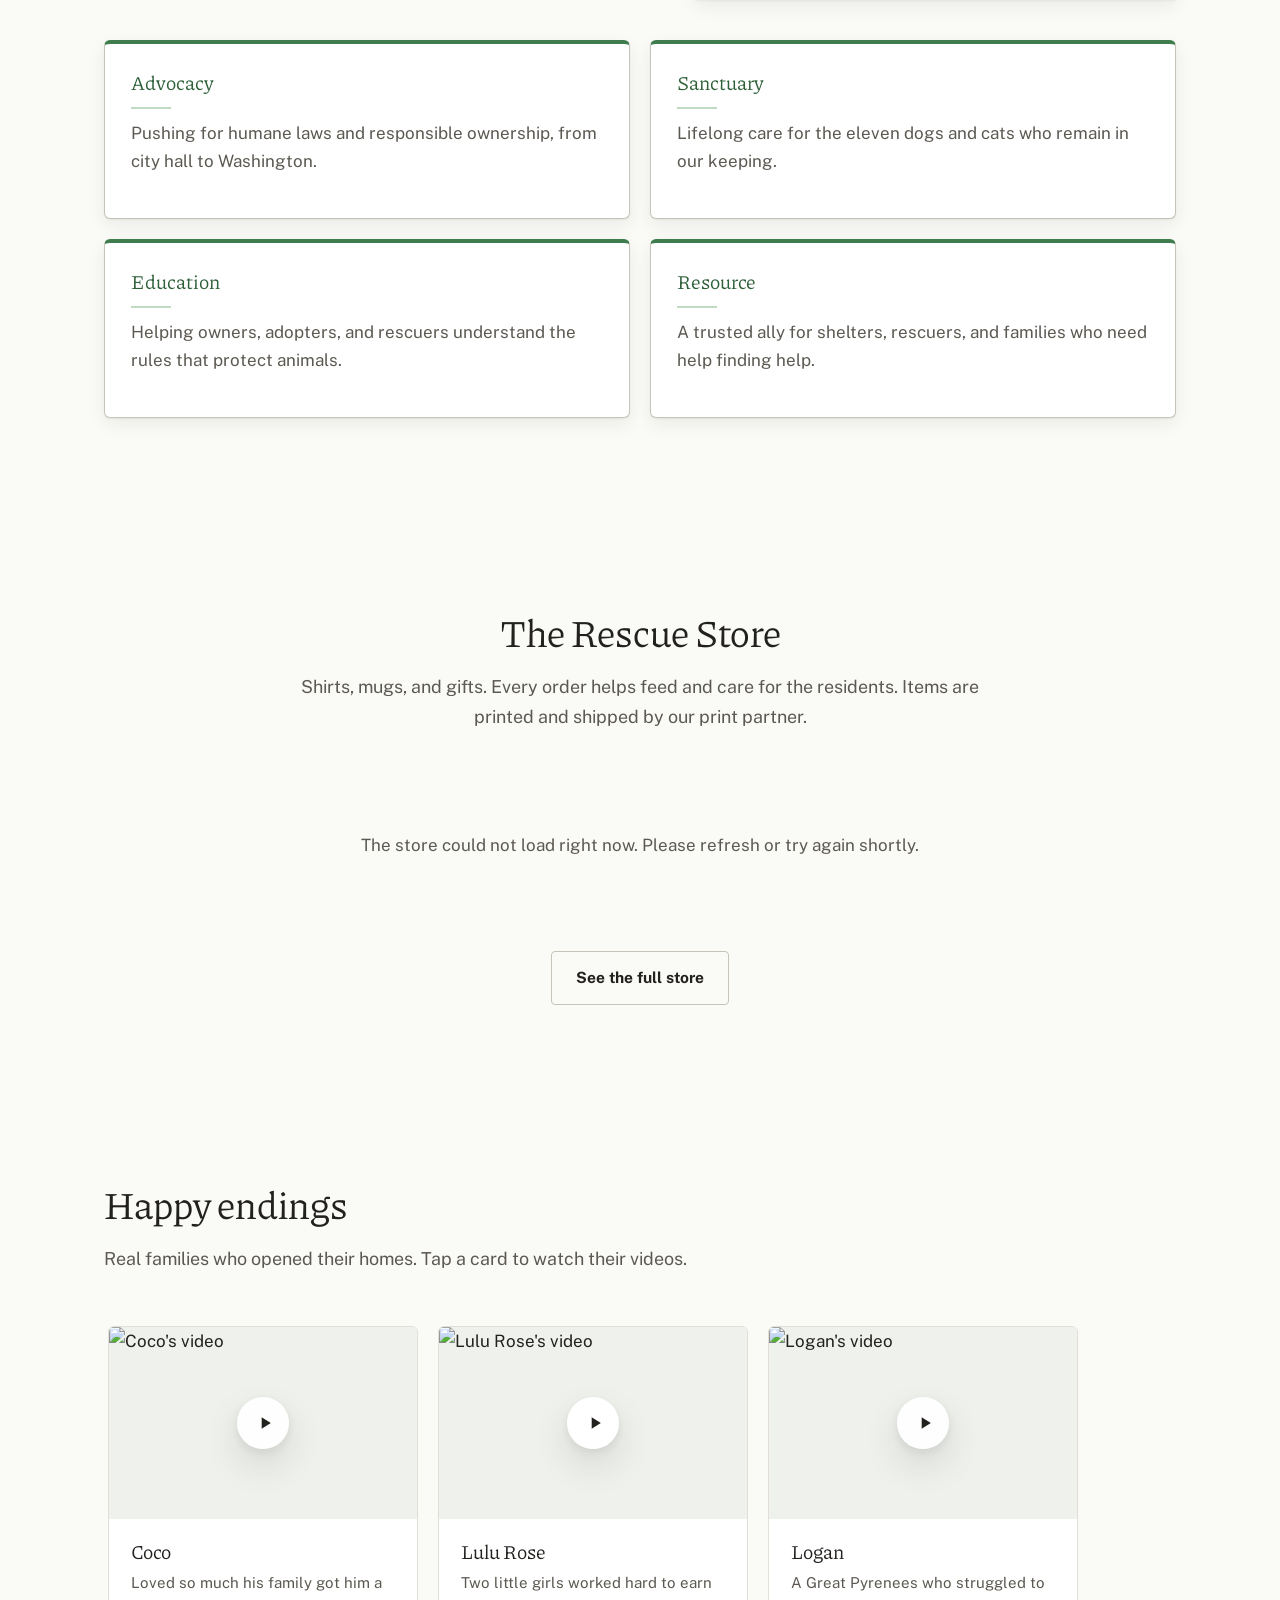
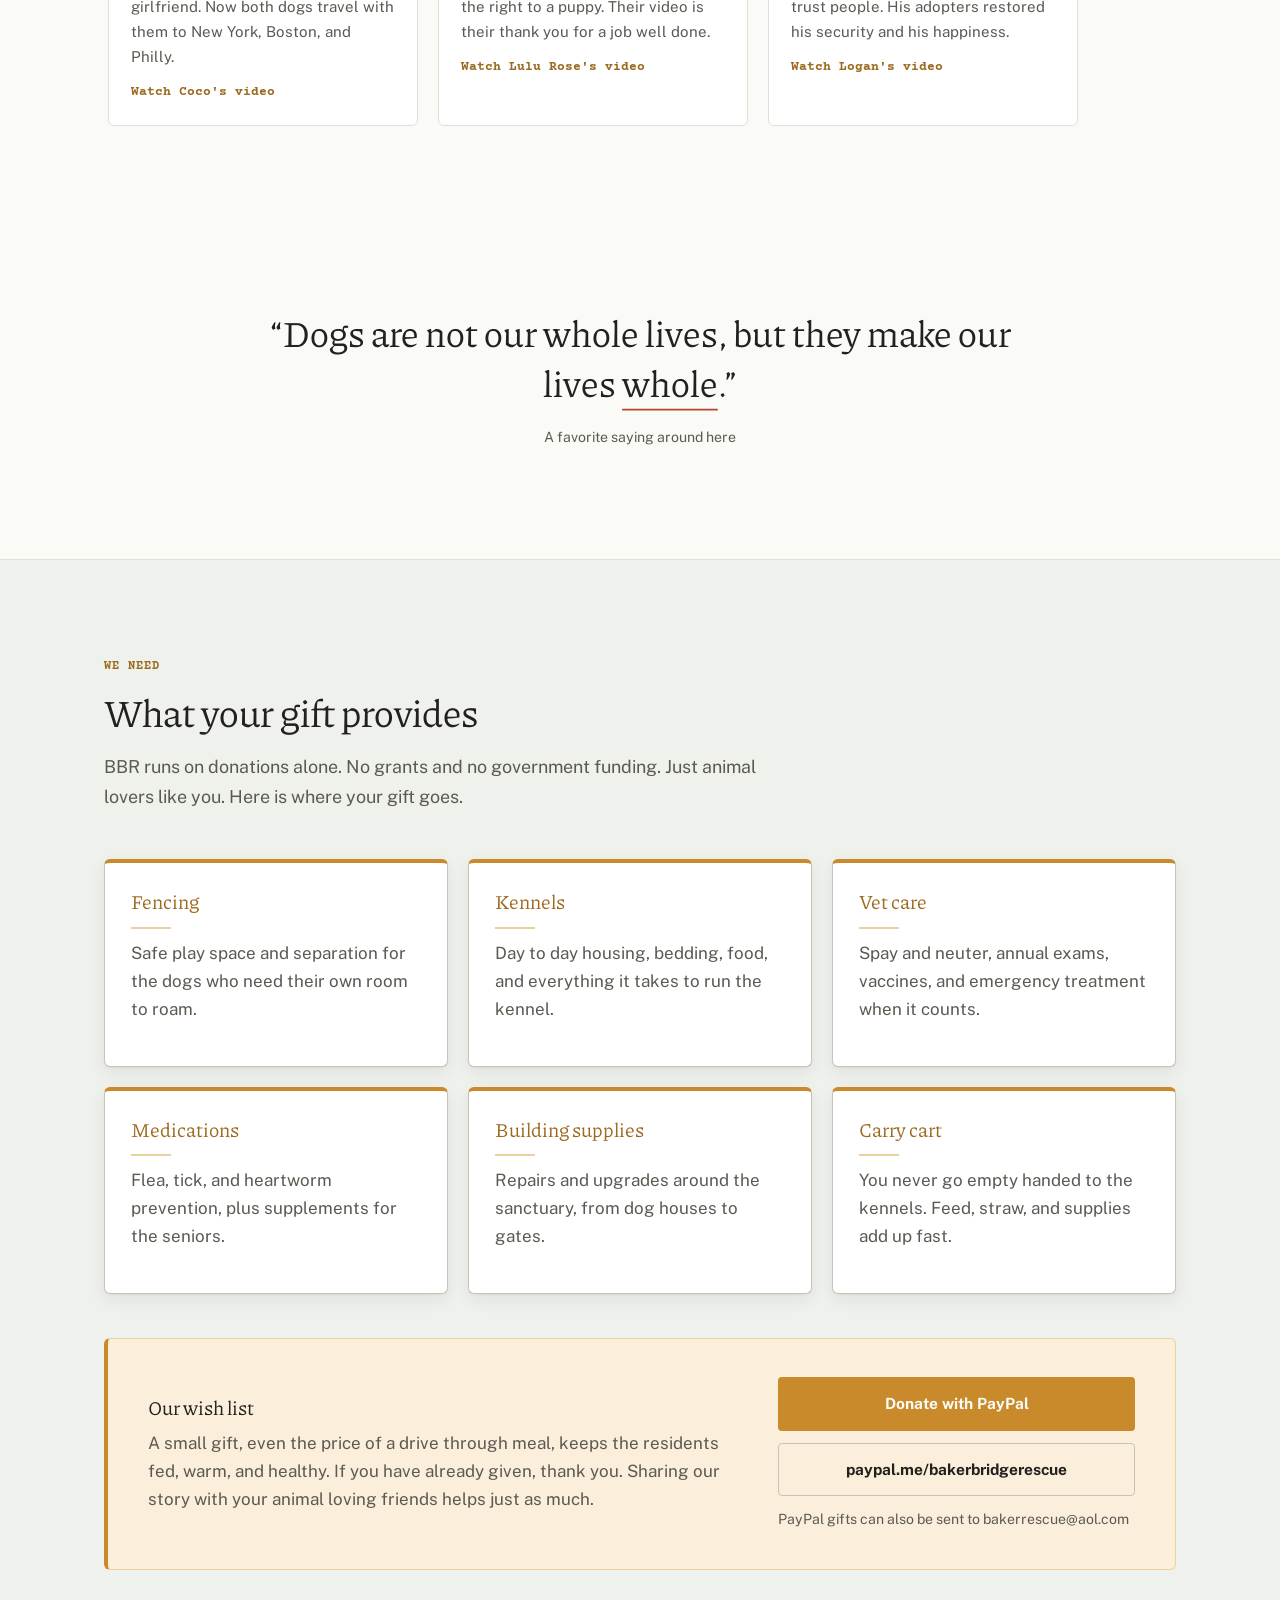
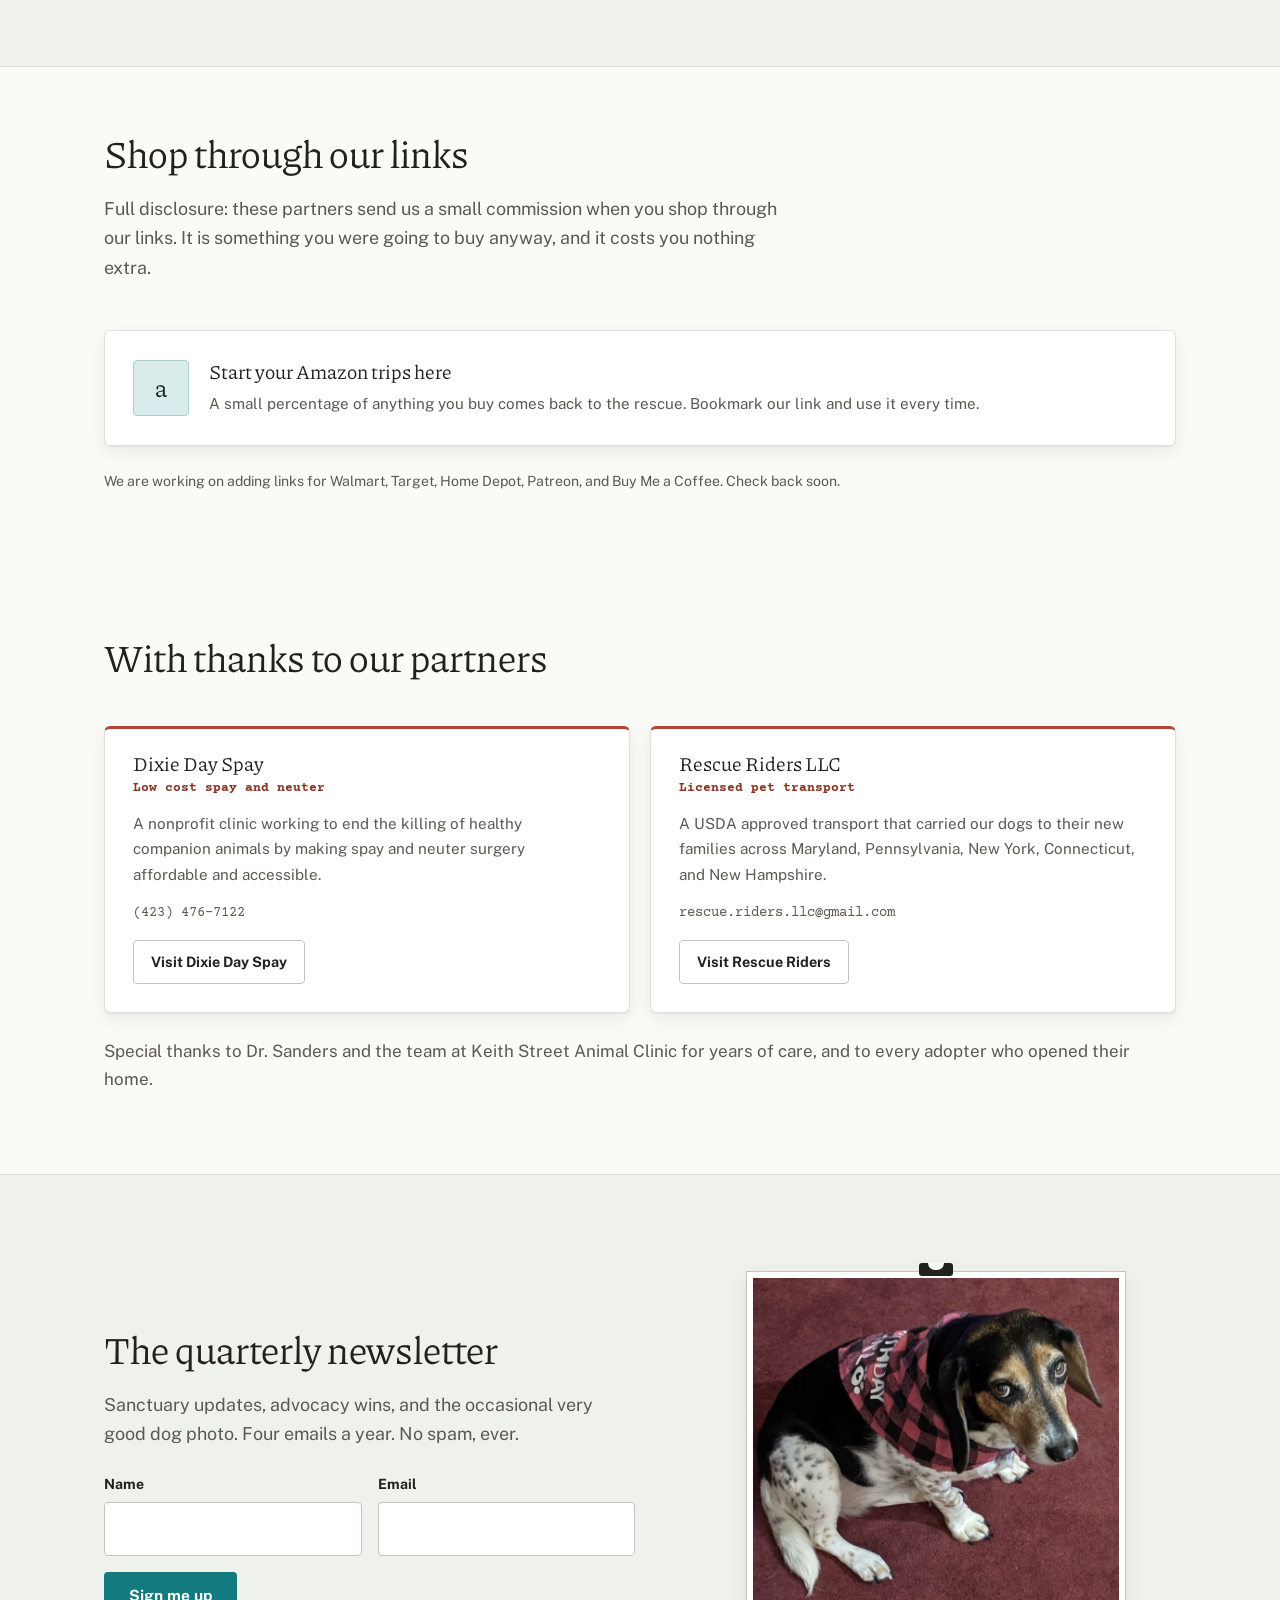
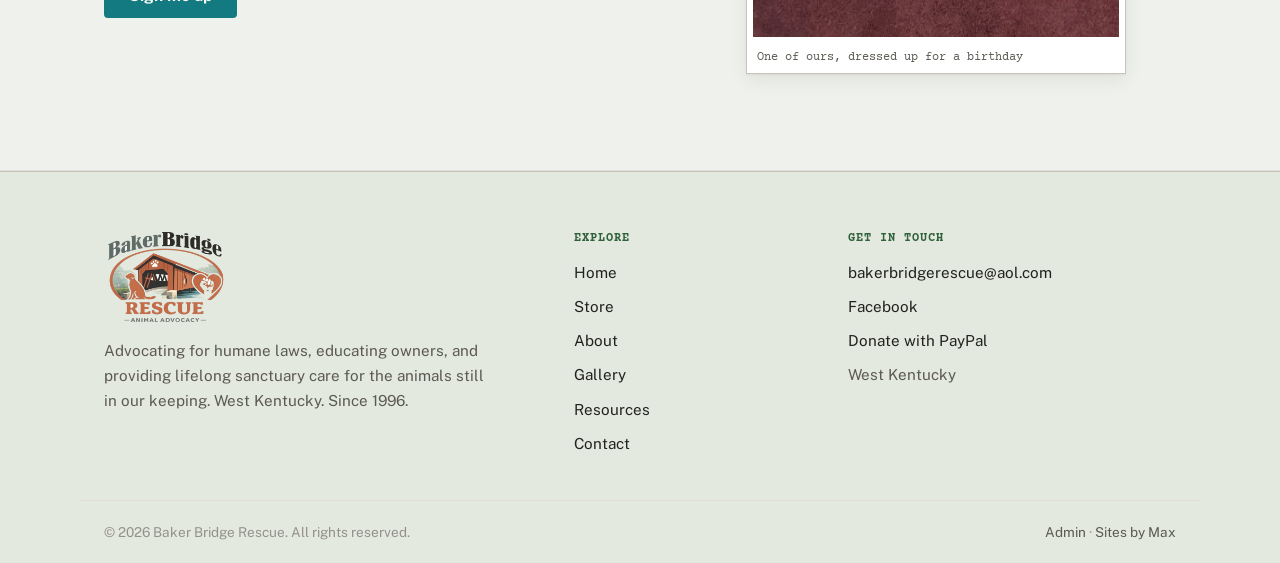
==== commit 38d55051: "oops" ====
--- a/index.html
+++ b/index.html
@@ -341,7 +341,7 @@
 
   <script src="https://cdn.jsdelivr.net/npm/@supabase/supabase-js@2/dist/umd/supabase.js"></script>
   <script src="config"></script>
-  <script src="js/products.j"></script>
+  <script src="js/products.js"></script>
   <script src="js/testimonials.js"></script>
   <script src="js/home-cards.js"></script>
   <script src="js/site.js"></script>
